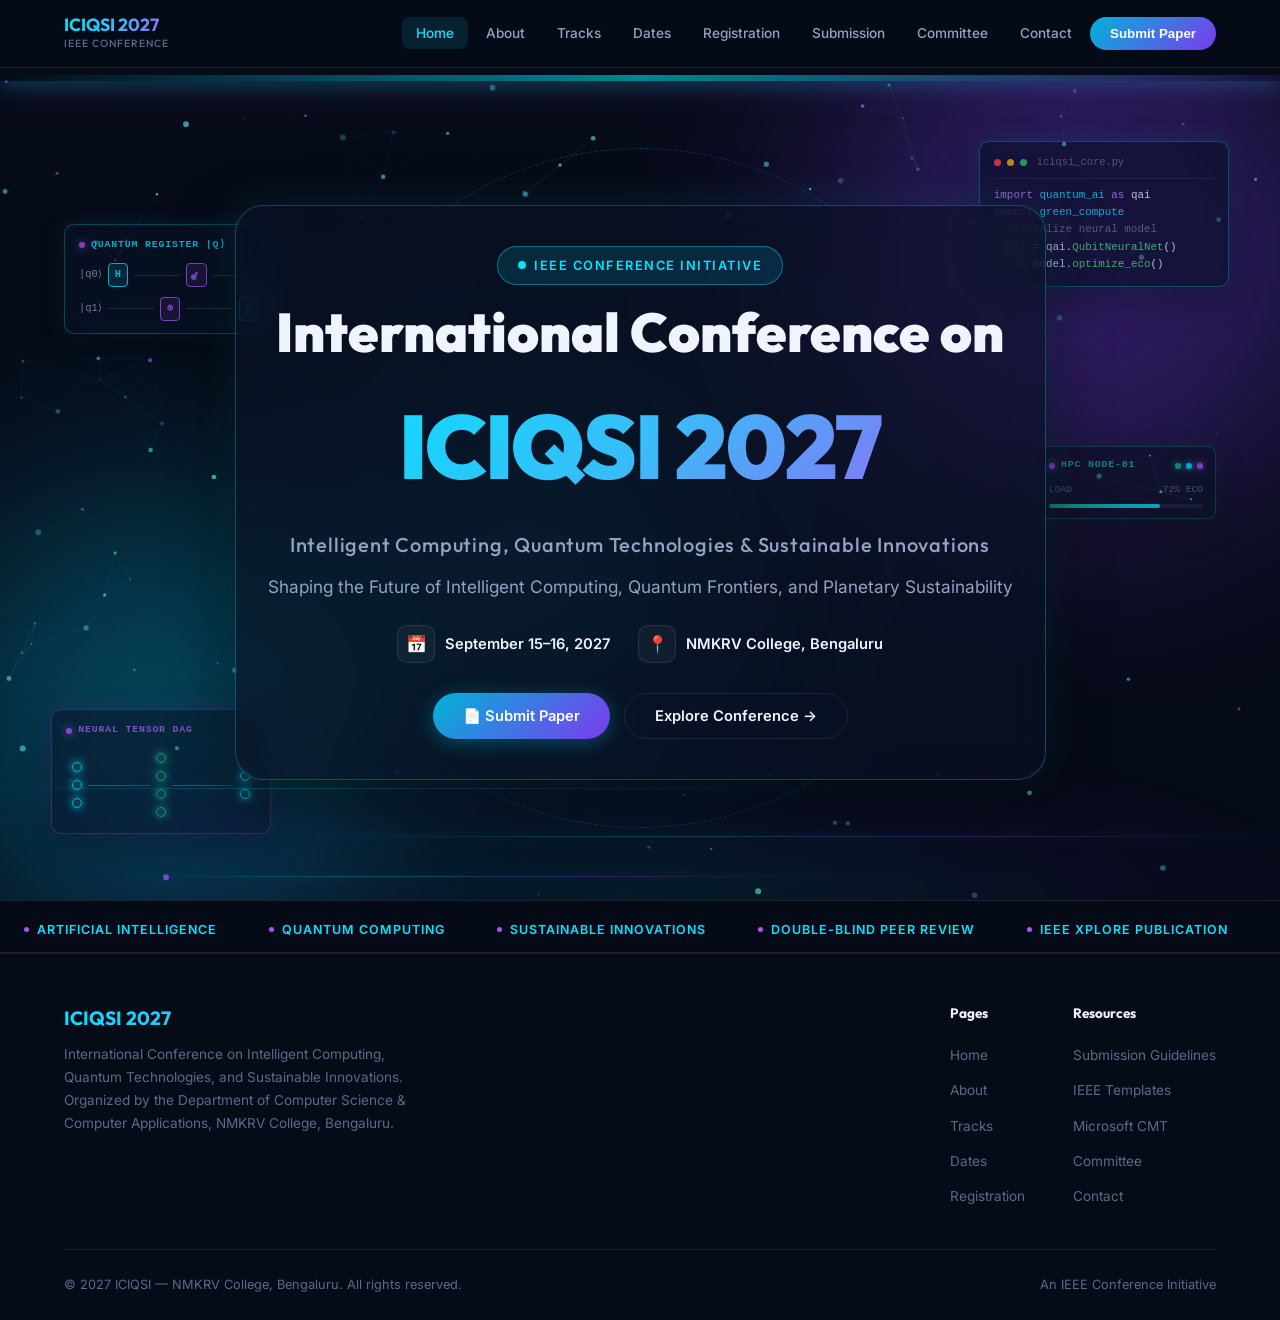
==== index.html @ bd168dff "Add technology background image layer and exclusive Home page motion graphics (laser scanline, rotat" ====
<!DOCTYPE html>
<html lang="en">
<head>
  <meta charset="UTF-8">
  <meta name="viewport" content="width=device-width, initial-scale=1.0">
  <title>ICIQSI 2027 — International Conference on Intelligent Computing, Quantum Technologies & Sustainable Innovations</title>
  <meta name="description" content="ICIQSI 2027 — IEEE International Conference on Intelligent Computing, Quantum Technologies, and Sustainable Innovations. September 15–16, 2027 at NMKRV College, Bengaluru.">
  <meta name="keywords" content="IEEE Conference, ICIQSI 2027, Intelligent Computing, Quantum Technologies, Sustainable Innovations, NMKRV College, Bengaluru">
  <meta name="author" content="NMKRV College, Bengaluru">
  <meta property="og:title" content="ICIQSI 2027 — IEEE International Conference">
  <meta property="og:description" content="International Conference on Intelligent Computing, Quantum Technologies, and Sustainable Innovations | September 15–16, 2027 | NMKRV College, Bengaluru">
  <meta property="og:type" content="website">
  <link rel="icon" type="image/svg+xml" href="data:image/svg+xml,%3Csvg xmlns='http://www.w3.org/2000/svg' viewBox='0 0 32 32'%3E%3Ccircle cx='16' cy='16' r='14' fill='%230a192f' stroke='%2300b4d8' stroke-width='2'/%3E%3Ctext x='16' y='21' text-anchor='middle' font-size='12' font-weight='bold' fill='%2300e5ff' font-family='sans-serif'%3EIC%3C/text%3E%3C/svg%3E">
  <link href="https://fonts.googleapis.com/css2?family=Inter:wght@300;400;500;600;700&family=Outfit:wght@400;500;600;700;800;900&display=swap" rel="stylesheet">
<style>
/* ============================================================
   ICIQSI 2027 — Cyber Neon & Ocean Breeze (SPA Multi-Page Architecture)
   ============================================================ */
:root {
  --bg-primary: #060b18;
  --bg-secondary: #0a1628;
  --bg-card: rgba(15, 25, 50, 0.72);
  --bg-glass: rgba(255, 255, 255, 0.04);
  --bg-glass-hover: rgba(0, 229, 255, 0.08);
  --accent-primary: #00e5ff;
  --accent-secondary: #00b4d8;
  --accent-tertiary: #7c3aed;
  --accent-highlight: #a855f7;
  --accent-pink: #ec4899;
  --accent-green: #10b981;
  --gradient-hero: linear-gradient(135deg, #0a0f1c 0%, #0d1b3e 40%, #1a0a2e 100%);
  --gradient-accent: linear-gradient(135deg, #00b4d8, #7c3aed);
  --gradient-accent-2: linear-gradient(135deg, #7c3aed, #ec4899);
  --gradient-text: linear-gradient(135deg, #00e5ff 0%, #38bdf8 50%, #a855f7 100%);
  --gradient-glow: linear-gradient(135deg, rgba(0, 229, 255, 0.2), rgba(124, 58, 237, 0.2));
  --text-primary: #f0f4ff;
  --text-secondary: #94a3c4;
  --text-muted: #5a6a8a;
  --border-glass: rgba(255, 255, 255, 0.09);
  --border-glow: rgba(0, 229, 255, 0.35);
  --container-max: 1200px;
  --font-heading: 'Outfit', sans-serif;
  --font-body: 'Inter', sans-serif;
  --shadow-card: 0 8px 32px rgba(0, 0, 0, 0.35);
  --shadow-glow: 0 0 35px rgba(0, 229, 255, 0.22);
  --transition-fast: 0.2s ease;
  --transition-base: 0.35s ease;
  --radius-sm: 8px;
  --radius-md: 12px;
  --radius-lg: 20px;
  --radius-xl: 28px;
}
*, *::before, *::after { box-sizing: border-box; margin: 0; padding: 0; }
html { scroll-behavior: smooth; font-size: 16px; overflow-x: hidden; }
body {
  font-family: var(--font-body);
  background: var(--bg-primary);
  color: var(--text-primary);
  line-height: 1.7;
  -webkit-font-smoothing: antialiased;
  -moz-osx-font-smoothing: grayscale;
  overflow-x: hidden;
  min-height: 100vh;
  display: flex;
  flex-direction: column;
}
img { max-width: 100%; display: block; }
a { color: var(--accent-primary); text-decoration: none; transition: color var(--transition-fast); }
a:hover { color: var(--accent-highlight); }
::selection { background: var(--accent-tertiary); color: #fff; }
.container { max-width: var(--container-max); margin: 0 auto; padding: 0 24px; }

/* ── BUTTONS ── */
.btn {
  display: inline-flex; align-items: center; gap: 8px; padding: 13px 30px;
  font-family: var(--font-body); font-size: 0.92rem; font-weight: 600;
  border-radius: 50px; border: none; cursor: pointer;
  transition: all var(--transition-base); text-decoration: none; position: relative; overflow: hidden;
}
.btn-primary { background: var(--gradient-accent); color: #fff; box-shadow: 0 4px 20px rgba(0, 180, 216, 0.35); }
.btn-primary:hover { transform: translateY(-2px); box-shadow: 0 8px 30px rgba(0, 229, 255, 0.5); color: #fff; }
.btn-secondary { background: transparent; color: var(--text-primary); border: 1px solid var(--border-glass); backdrop-filter: blur(10px); }
.btn-secondary:hover { background: var(--bg-glass-hover); border-color: var(--accent-primary); color: var(--accent-primary); transform: translateY(-2px); }

/* ── GLASS CARD ── */
.glass-card {
  background: var(--bg-card);
  backdrop-filter: blur(20px);
  -webkit-backdrop-filter: blur(20px);
  border: 1px solid var(--border-glass);
  border-radius: var(--radius-lg);
  padding: 32px;
  transition: transform var(--transition-base), border-color var(--transition-base), box-shadow var(--transition-base);
}
.glass-card:hover { transform: translateY(-4px); border-color: var(--border-glow); box-shadow: var(--shadow-glow); }

/* ── NAVBAR ── */
.navbar { position: fixed; top: 0; left: 0; width: 100%; z-index: 1000; padding: 14px 0; background: rgba(6, 11, 24, 0.94); backdrop-filter: blur(20px); -webkit-backdrop-filter: blur(20px); border-bottom: 1px solid var(--border-glass); }
.navbar .container { display: flex; align-items: center; justify-content: space-between; }
.nav-brand { display: flex; align-items: center; gap: 12px; font-family: var(--font-heading); font-weight: 700; font-size: 1.3rem; color: var(--text-primary); text-decoration: none; cursor: pointer; }
.nav-brand-text { display: flex; flex-direction: column; }
.nav-brand-name { font-size: 1.1rem; line-height: 1.2; background: var(--gradient-text); -webkit-background-clip: text; -webkit-text-fill-color: transparent; background-clip: text; }
.nav-brand-sub { font-size: 0.65rem; font-weight: 500; color: var(--text-muted); letter-spacing: 1px; text-transform: uppercase; }
.nav-links { display: flex; align-items: center; gap: 4px; list-style: none; }
.nav-links button.nav-link-btn {
  background: transparent; border: none; padding: 8px 14px; font-size: 0.85rem; font-family: var(--font-body);
  font-weight: 500; color: var(--text-secondary); border-radius: 8px; transition: all var(--transition-fast); cursor: pointer;
}
.nav-links button.nav-link-btn:hover, .nav-links button.nav-link-btn.active { color: var(--accent-primary); background: rgba(0, 229, 255, 0.1); }
.nav-cta-btn { padding: 9px 20px !important; background: var(--gradient-accent) !important; color: #fff !important; border-radius: 50px !important; font-weight: 600 !important; border: none; cursor: pointer; }
.nav-cta-btn:hover { box-shadow: 0 4px 20px rgba(0, 229, 255, 0.4); transform: translateY(-1px); }
.nav-toggle { display: none; flex-direction: column; gap: 5px; cursor: pointer; background: none; border: none; padding: 8px; }
.nav-toggle span { width: 24px; height: 2px; background: var(--text-primary); border-radius: 2px; transition: all var(--transition-base); }

/* ── SPA PAGE VIEW WRAPPER ── */
#app-content {
  flex: 1;
  padding-top: 75px;
  position: relative;
}
.page-view {
  display: none;
  opacity: 0;
  transform: translateY(16px);
  transition: opacity 0.4s ease, transform 0.4s ease;
  min-height: calc(100vh - 75px);
}
.page-view.active {
  display: block;
  opacity: 1;
  transform: translateY(0);
  animation: pageFadeIn 0.45s cubic-bezier(0.16, 1, 0.3, 1) forwards;
}
@keyframes pageFadeIn {
  from { opacity: 0; transform: translateY(14px); }
  to { opacity: 1; transform: translateY(0); }
}

/* ── PAGE INNER HERO / HEADER ── */
.page-header {
  padding: 50px 0 40px;
  background: var(--gradient-hero);
  position: relative;
  overflow: hidden;
  text-align: center;
  border-bottom: 1px solid var(--border-glass);
  margin-bottom: 50px;
}
.page-header-glow { position: absolute; width: 360px; height: 360px; border-radius: 50%; filter: blur(100px); opacity: 0.25; pointer-events: none; }
.page-header-glow.g1 { background: var(--accent-tertiary); top: -20%; right: 10%; }
.page-header-glow.g2 { background: var(--accent-secondary); bottom: -30%; left: 5%; }
.page-header h1 { font-family: var(--font-heading); font-size: clamp(2.2rem, 4.5vw, 3.4rem); font-weight: 900; position: relative; z-index: 1; margin-bottom: 12px; }
.page-header h1 span { background: var(--gradient-text); -webkit-background-clip: text; -webkit-text-fill-color: transparent; background-clip: text; }
.page-header p { font-size: 1.05rem; color: var(--text-secondary); max-width: 650px; margin: 0 auto; position: relative; z-index: 1; }

.page-body {
  padding: 0 0 70px;
}

/* ── PAGE FOOTER PAGINATION (Go through every page) ── */
.page-nav-bar {
  display: flex;
  justify-content: space-between;
  align-items: center;
  margin-top: 60px;
  padding-top: 30px;
  border-top: 1px solid var(--border-glass);
}
.page-nav-btn {
  display: inline-flex;
  align-items: center;
  gap: 8px;
  background: var(--bg-card);
  border: 1px solid var(--border-glass);
  color: var(--text-secondary);
  padding: 10px 20px;
  border-radius: var(--radius-sm);
  cursor: pointer;
  font-family: var(--font-body);
  font-size: 0.88rem;
  font-weight: 600;
  transition: all var(--transition-fast);
}
.page-nav-btn:hover {
  background: var(--bg-glass-hover);
  border-color: var(--accent-primary);
  color: var(--accent-primary);
  transform: translateY(-2px);
}
.page-indicator-text {
  font-size: 0.82rem;
  color: var(--text-muted);
  font-weight: 500;
}

/* ============================================================
   PAGE 1: HOME (TECH IMAGE BACKDROP + MOTION GRAPHICS)
   ============================================================ */
.hero-view {
  min-height: calc(100vh - 75px);
  display: flex;
  flex-direction: column;
  justify-content: center;
  align-items: center;
  background: var(--bg-primary);
  position: relative;
  overflow: hidden;
  padding: 60px 0 50px;
}

/* 1. Technology Hero Background Image Layer */
.hero-bg-image {
  position: absolute;
  top: 0; left: 0; width: 100%; height: 100%;
  background: url('https://images.unsplash.com/photo-1618005182384-a83a8bd57fbe?auto=format&fit=crop&w=2000&q=80') center center / cover no-repeat;
  opacity: 0.35;
  filter: saturate(1.4) brightness(0.85);
  mix-blend-mode: screen;
  z-index: 0;
  animation: techBgMotion 25s ease-in-out infinite alternate;
  pointer-events: none;
}
.hero-bg-overlay {
  position: absolute;
  top: 0; left: 0; width: 100%; height: 100%;
  background: radial-gradient(circle at center, rgba(6, 11, 24, 0.45) 0%, rgba(6, 11, 24, 0.92) 80%, #060b18 100%);
  z-index: 1;
  pointer-events: none;
}

/* 2. Cyber Laser Scanning Beam (Motion Graphic) */
.hero-scanline {
  position: absolute;
  top: 0; left: 0; width: 100%; height: 6px;
  background: linear-gradient(90deg, transparent 0%, rgba(0, 229, 255, 0.8) 50%, transparent 100%);
  box-shadow: 0 0 20px rgba(0, 229, 255, 0.9), 0 0 40px rgba(168, 85, 247, 0.6);
  opacity: 0.7;
  z-index: 1;
  pointer-events: none;
  animation: scanlineSweep 8s cubic-bezier(0.4, 0, 0.2, 1) infinite;
}

/* 3. Holographic Tech HUD Orbital Radar (Motion Graphic) */
.hero-hud-orbit {
  position: absolute;
  top: 50%; left: 50%;
  transform: translate(-50%, -50%);
  width: 680px; height: 680px;
  border-radius: 50%;
  border: 1px dashed rgba(0, 229, 255, 0.22);
  pointer-events: none;
  z-index: 1;
  animation: hudRotate 40s linear infinite;
}
.hero-hud-orbit::before {
  content: '';
  position: absolute;
  top: 10%; left: 10%; width: 80%; height: 80%;
  border-radius: 50%;
  border: 1px solid rgba(168, 85, 247, 0.18);
  border-left-color: rgba(0, 229, 255, 0.6);
  border-right-color: rgba(16, 185, 129, 0.6);
  animation: hudRotateReverse 24s linear infinite;
}
.hero-hud-orbit::after {
  content: '';
  position: absolute;
  top: 25%; left: 25%; width: 50%; height: 50%;
  border-radius: 50%;
  border: 1px dashed rgba(168, 85, 247, 0.25);
  animation: hudRotate 16s linear infinite;
}

#particle-canvas { position: absolute; top: 0; left: 0; width: 100%; height: 100%; pointer-events: none; z-index: 2; }
.hero-glow { position: absolute; border-radius: 50%; filter: blur(110px); opacity: 0.35; z-index: 1; }
.hero-glow-1 { width: 520px; height: 520px; background: var(--accent-tertiary); top: -10%; right: -5%; }
.hero-glow-2 { width: 440px; height: 440px; background: var(--accent-secondary); bottom: -5%; left: -5%; }
.hero-glow-3 { width: 320px; height: 320px; background: var(--accent-primary); top: 40%; left: 30%; opacity: 0.18; }

/* 4. Glass Framed Hero Content on Top */
.hero-content {
  position: relative;
  z-index: 3;
  text-align: center;
  max-width: 960px;
  padding: 40px 32px;
  background: rgba(10, 18, 38, 0.62);
  border: 1px solid rgba(0, 229, 255, 0.28);
  border-radius: var(--radius-xl);
  backdrop-filter: blur(18px);
  -webkit-backdrop-filter: blur(18px);
  box-shadow: 0 20px 60px rgba(0, 0, 0, 0.55), 0 0 40px rgba(0, 229, 255, 0.12);
  animation: heroCardFloat 8s ease-in-out infinite alternate;
}
.hero-badge { display: inline-flex; align-items: center; gap: 8px; background: rgba(0, 229, 255, 0.12); border: 1px solid rgba(0, 229, 255, 0.4); color: var(--accent-primary); padding: 8px 20px; border-radius: 50px; font-size: 0.8rem; font-weight: 600; letter-spacing: 1.5px; text-transform: uppercase; margin-bottom: 16px; }
.hero-badge .ieee-dot { width: 8px; height: 8px; background: var(--accent-primary); border-radius: 50%; animation: pulse-dot 2s ease-in-out infinite; }
@keyframes pulse-dot { 0%, 100% { opacity: 1; transform: scale(1); } 50% { opacity: 0.4; transform: scale(1.6); } }
.hero-title { font-family: var(--font-heading); font-size: clamp(1.8rem, 4.5vw, 3.4rem); font-weight: 900; line-height: 1.15; margin-bottom: 6px; }
.hero-acronym { font-family: var(--font-heading); font-size: clamp(2.8rem, 7vw, 5.6rem); font-weight: 900; background: var(--gradient-text); -webkit-background-clip: text; -webkit-text-fill-color: transparent; background-clip: text; letter-spacing: -2px; display: block; margin-bottom: 6px; }
.hero-full-name { font-family: var(--font-heading); font-size: clamp(0.92rem, 1.8vw, 1.25rem); font-weight: 500; color: var(--text-secondary); letter-spacing: 0.8px; margin-bottom: 10px; }
.hero-tagline { font-size: clamp(0.9rem, 1.6vw, 1.08rem); font-weight: 400; color: var(--text-secondary); margin-bottom: 24px; }

/* MOTION GRAPHICS KEYFRAMES */
@keyframes techBgMotion {
  0% { transform: scale(1) translate(0, 0); }
  50% { transform: scale(1.06) translate(-10px, -8px); }
  100% { transform: scale(1.02) translate(8px, 6px); }
}
@keyframes scanlineSweep {
  0% { top: -5%; opacity: 0; }
  10% { opacity: 0.85; }
  90% { opacity: 0.85; }
  100% { top: 105%; opacity: 0; }
}
@keyframes hudRotate {
  0% { transform: translate(-50%, -50%) rotate(0deg); }
  100% { transform: translate(-50%, -50%) rotate(360deg); }
}
@keyframes hudRotateReverse {
  0% { transform: rotate(360deg); }
  100% { transform: rotate(0deg); }
}
@keyframes heroCardFloat {
  0% { transform: translateY(0); box-shadow: 0 20px 60px rgba(0, 0, 0, 0.55), 0 0 35px rgba(0, 229, 255, 0.12); }
  100% { transform: translateY(-8px); box-shadow: 0 28px 75px rgba(0, 0, 0, 0.65), 0 0 55px rgba(0, 229, 255, 0.22); }
}

/* ── ADVANCED TECH-ORIENTED MOVING BACKGROUND GRAPHICS ── */
.bg-graphic-elements {
  position: absolute;
  top: 0;
  left: 0;
  width: 100%;
  height: 100%;
  pointer-events: none;
  overflow: hidden;
  z-index: 1;
}

/* 1. IDE Code Terminal Window (Top-Right) */
.bg-it-terminal {
  position: absolute;
  top: 8%;
  right: 4%;
  width: 250px;
  background: rgba(8, 16, 36, 0.78);
  border: 1px solid rgba(0, 229, 255, 0.35);
  border-radius: 10px;
  padding: 12px 14px;
  box-shadow: 0 12px 35px rgba(0, 0, 0, 0.5), 0 0 25px rgba(0, 229, 255, 0.18);
  backdrop-filter: blur(14px);
  opacity: 0.75;
  animation: floatTerminal 18s ease-in-out infinite alternate;
}
.terminal-header {
  display: flex;
  align-items: center;
  gap: 6px;
  margin-bottom: 8px;
  padding-bottom: 6px;
  border-bottom: 1px solid rgba(255, 255, 255, 0.08);
}
.terminal-dot { width: 7px; height: 7px; border-radius: 50%; }
.terminal-dot.red { background: #ef4444; }
.terminal-dot.yellow { background: #eab308; }
.terminal-dot.green { background: #22c55e; }
.terminal-title { font-size: 0.65rem; color: var(--text-muted); font-family: monospace; margin-left: 4px; }
.terminal-code { font-family: 'Courier New', Courier, monospace; font-size: 0.68rem; line-height: 1.6; }
.code-line { display: block; white-space: nowrap; overflow: hidden; }
.code-cyan { color: #00e5ff; }
.code-purple { color: #c084fc; }
.code-green { color: #4ade80; }
.code-muted { color: #64748b; }

/* 2. Neural Network Tensor Graph (Deep Learning DAG) (Bottom-Left) */
.bg-neural-graph {
  position: absolute;
  bottom: 8%;
  left: 4%;
  width: 220px;
  background: rgba(12, 20, 44, 0.75);
  border: 1px solid rgba(168, 85, 247, 0.35);
  border-radius: 10px;
  padding: 12px 14px;
  box-shadow: 0 12px 35px rgba(0, 0, 0, 0.5), 0 0 25px rgba(168, 85, 247, 0.2);
  backdrop-filter: blur(14px);
  opacity: 0.75;
  animation: floatNeural 20s ease-in-out infinite alternate;
}
.tech-card-label {
  font-family: monospace;
  font-size: 0.62rem;
  font-weight: 700;
  color: #a855f7;
  letter-spacing: 0.8px;
  text-transform: uppercase;
  margin-bottom: 10px;
  display: flex;
  align-items: center;
  gap: 6px;
}
.tech-card-label::before {
  content: '';
  width: 6px;
  height: 6px;
  background: #a855f7;
  border-radius: 50%;
  box-shadow: 0 0 8px #a855f7;
}
.neural-nodes-canvas {
  display: flex;
  justify-content: space-between;
  align-items: center;
  padding: 4px 6px;
}
.neural-layer {
  display: flex;
  flex-direction: column;
  gap: 8px;
}
.neural-node {
  width: 10px;
  height: 10px;
  border-radius: 50%;
  background: rgba(0, 229, 255, 0.2);
  border: 1.5px solid #00e5ff;
  box-shadow: 0 0 8px #00e5ff;
  animation: nodeFire 3s ease-in-out infinite alternate;
}
.neural-layer:nth-child(2) .neural-node {
  border-color: #a855f7;
  box-shadow: 0 0 8px #a855f7;
  animation-delay: -1s;
}
.neural-layer:nth-child(3) .neural-node {
  border-color: #10b981;
  box-shadow: 0 0 8px #10b981;
  animation-delay: -2s;
}
.neural-link-line {
  height: 1px;
  flex: 1;
  background: linear-gradient(90deg, rgba(0, 229, 255, 0.5), rgba(168, 85, 247, 0.5));
  margin: 0 6px;
}

/* 3. Quantum Logic Circuit Register (Top-Left) */
.bg-quantum-circuit {
  position: absolute;
  top: 18%;
  left: 5%;
  width: 210px;
  background: rgba(8, 20, 40, 0.75);
  border: 1px solid rgba(0, 229, 255, 0.35);
  border-radius: 10px;
  padding: 12px 14px;
  box-shadow: 0 10px 30px rgba(0, 0, 0, 0.45), 0 0 20px rgba(0, 229, 255, 0.15);
  backdrop-filter: blur(14px);
  opacity: 0.75;
  animation: floatQuantum 16s ease-in-out infinite alternate;
}
.quantum-circuit-rows {
  display: flex;
  flex-direction: column;
  gap: 10px;
  margin-top: 6px;
}
.q-wire {
  display: flex;
  align-items: center;
  gap: 6px;
  font-family: monospace;
  font-size: 0.65rem;
  color: var(--text-secondary);
}
.q-gate {
  padding: 2px 6px;
  border-radius: 4px;
  background: rgba(0, 229, 255, 0.15);
  border: 1px solid #00e5ff;
  color: #00e5ff;
  font-weight: 700;
  font-size: 0.65rem;
}
.q-gate.gate-cnot {
  border-color: #a855f7;
  color: #a855f7;
  background: rgba(168, 85, 247, 0.15);
}
.q-wire-line {
  flex: 1;
  height: 1px;
  background: rgba(255, 255, 255, 0.15);
}

/* 4. HPC Cloud Server Module (Center-Right) */
.bg-server-blade {
  position: absolute;
  top: 45%;
  right: 5%;
  width: 180px;
  background: rgba(10, 18, 38, 0.8);
  border: 1px solid rgba(16, 185, 129, 0.35);
  border-radius: 8px;
  padding: 10px 12px;
  box-shadow: 0 10px 30px rgba(0, 0, 0, 0.45), 0 0 20px rgba(16, 185, 129, 0.15);
  backdrop-filter: blur(14px);
  opacity: 0.7;
  animation: floatServer 17s ease-in-out infinite alternate;
}
.server-status-bar {
  display: flex;
  justify-content: space-between;
  align-items: center;
  margin-bottom: 8px;
}
.server-leds {
  display: flex;
  gap: 5px;
}
.server-led {
  width: 6px;
  height: 6px;
  border-radius: 50%;
}
.server-led.l-green { background: #10b981; box-shadow: 0 0 6px #10b981; animation: blinkLed 2s infinite; }
.server-led.l-cyan { background: #00e5ff; box-shadow: 0 0 6px #00e5ff; animation: blinkLed 1.4s infinite; }
.server-led.l-purple { background: #a855f7; box-shadow: 0 0 6px #a855f7; }
.server-load-bar {
  width: 100%;
  height: 4px;
  background: rgba(255, 255, 255, 0.08);
  border-radius: 2px;
  overflow: hidden;
  margin-top: 6px;
}
.server-load-progress {
  width: 72%;
  height: 100%;
  background: linear-gradient(90deg, #10b981, #00e5ff);
  border-radius: 2px;
}

/* 5. Glowing Digital Circuit Board Energy Stream (Bottom) */
.energy-wave-stream {
  position: absolute;
  bottom: 0;
  left: 0;
  width: 100%;
  height: 160px;
  opacity: 0.35;
  background: radial-gradient(ellipse at 50% 100%, rgba(0, 229, 255, 0.22) 0%, rgba(124, 58, 237, 0.12) 50%, transparent 80%);
  pointer-events: none;
}
.circuit-line {
  position: absolute;
  height: 1px;
  background: linear-gradient(90deg, transparent, rgba(0, 229, 255, 0.75), rgba(168, 85, 247, 0.75), transparent);
  box-shadow: 0 0 8px rgba(0, 229, 255, 0.5);
  animation: circuitFlow 8s linear infinite;
}
.circuit-line-1 { top: 30%; left: 0; width: 65%; animation-duration: 9s; }
.circuit-line-2 { top: 60%; right: 0; width: 75%; animation-duration: 11s; animation-delay: -3s; }
.circuit-line-3 { top: 85%; left: 10%; width: 55%; animation-duration: 7s; animation-delay: -5s; }

/* KEYFRAME ANIMATIONS FOR TECH ELEMENTS */
@keyframes floatTerminal {
  0% { transform: translateY(0) rotate(0deg); }
  100% { transform: translateY(-22px) rotate(-2deg); }
}
@keyframes floatNeural {
  0% { transform: translateY(0) rotate(0deg); }
  100% { transform: translateY(20px) rotate(2deg); }
}
@keyframes floatQuantum {
  0% { transform: translateY(0) rotate(0deg); }
  100% { transform: translateY(-18px) rotate(2deg); }
}
@keyframes floatServer {
  0% { transform: translateY(0) scale(1); }
  100% { transform: translateY(18px) scale(1.03); }
}
@keyframes nodeFire {
  0% { transform: scale(0.9); opacity: 0.5; }
  100% { transform: scale(1.3); opacity: 1; }
}
@keyframes blinkLed {
  0%, 100% { opacity: 1; }
  50% { opacity: 0.3; }
}
@keyframes circuitFlow {
  0% { opacity: 0; transform: translateX(-40%); }
  50% { opacity: 0.85; }
  100% { opacity: 0; transform: translateX(40%); }
}
@keyframes spinOrbit {
  0% { transform: rotate(0deg); }
  100% { transform: rotate(360deg); }
}
@keyframes spinOrbitReverse {
  0% { transform: rotate(360deg); }
  100% { transform: rotate(0deg); }
}

.hero-meta { display: flex; align-items: center; justify-content: center; gap: 28px; flex-wrap: wrap; margin-bottom: 30px; }
.hero-meta-item { display: flex; align-items: center; gap: 10px; font-size: 0.92rem; color: var(--text-secondary); }
.hero-meta-item .icon { width: 38px; height: 38px; display: flex; align-items: center; justify-content: center; background: var(--bg-glass); border: 1px solid var(--border-glass); border-radius: 10px; font-size: 1.05rem; }
.hero-meta-item strong { color: var(--text-primary); font-weight: 600; }
.hero-buttons { display: flex; gap: 14px; justify-content: center; flex-wrap: wrap; }

/* ── THEME HIGHLIGHTS TICKER ── */
.theme-ticker {
  width: 100%;
  background: rgba(6, 11, 24, 0.85);
  border-top: 1px solid var(--border-glass);
  border-bottom: 1px solid var(--border-glass);
  padding: 12px 0;
  overflow: hidden;
  white-space: nowrap;
  position: relative;
  z-index: 2;
}
.ticker-track {
  display: inline-block;
  animation: tickerSlide 28s linear infinite;
}
.ticker-item {
  display: inline-flex;
  align-items: center;
  gap: 8px;
  margin: 0 24px;
  font-size: 0.78rem;
  font-weight: 600;
  letter-spacing: 1px;
  text-transform: uppercase;
  color: var(--accent-primary);
}
.ticker-dot { width: 5px; height: 5px; background: var(--accent-highlight); border-radius: 50%; }
@keyframes tickerSlide {
  0% { transform: translateX(0); }
  100% { transform: translateX(-50%); }
}

/* ── ABOUT PAGE ── */
.about-grid { display: grid; grid-template-columns: 1fr 1fr; gap: 32px; }
.about-card { padding: 36px; }
.about-card-icon { width: 52px; height: 52px; display: flex; align-items: center; justify-content: center; background: var(--gradient-glow); border: 1px solid var(--border-glow); border-radius: var(--radius-md); font-size: 1.4rem; margin-bottom: 18px; }
.about-card h3 { font-family: var(--font-heading); font-size: 1.3rem; font-weight: 700; margin-bottom: 14px; color: #fff; }
.about-card p { color: var(--text-secondary); line-height: 1.8; font-size: 0.93rem; }
.stats-bar { display: grid; grid-template-columns: repeat(4, 1fr); gap: 20px; margin-top: 40px; }
.stat-item { text-align: center; padding: 24px 14px; }
.stat-number { font-family: var(--font-heading); font-size: 2.4rem; font-weight: 800; background: var(--gradient-text); -webkit-background-clip: text; -webkit-text-fill-color: transparent; background-clip: text; line-height: 1; margin-bottom: 8px; }
.stat-label { font-size: 0.82rem; color: var(--text-muted); font-weight: 600; letter-spacing: 0.5px; }

/* ── TRACKS PAGE ── */
.tracks-grid { display: grid; grid-template-columns: repeat(3, 1fr); gap: 24px; }
.track-card { padding: 0; overflow: hidden; cursor: pointer; position: relative; }
.track-card-header { padding: 28px 24px 20px; position: relative; }
.track-number { font-family: var(--font-heading); font-size: 4rem; font-weight: 900; line-height: 1; opacity: 0.1; position: absolute; top: 14px; right: 18px; color: var(--accent-primary); }
.track-icon { width: 48px; height: 48px; display: flex; align-items: center; justify-content: center; border-radius: var(--radius-md); font-size: 1.3rem; margin-bottom: 14px; }
.track-card:nth-child(1) .track-icon { background: linear-gradient(135deg, rgba(0, 180, 216, 0.2), rgba(0, 229, 255, 0.1)); border: 1px solid rgba(0, 229, 255, 0.35); }
.track-card:nth-child(2) .track-icon { background: linear-gradient(135deg, rgba(124, 58, 237, 0.2), rgba(168, 85, 247, 0.1)); border: 1px solid rgba(168, 85, 247, 0.35); }
.track-card:nth-child(3) .track-icon { background: linear-gradient(135deg, rgba(236, 72, 153, 0.2), rgba(0, 229, 255, 0.1)); border: 1px solid rgba(236, 72, 153, 0.35); }
.track-card h3 { font-family: var(--font-heading); font-size: 1.1rem; font-weight: 700; margin-bottom: 10px; line-height: 1.3; color: #fff; }
.track-card > .track-card-header > p { color: var(--text-secondary); font-size: 0.86rem; line-height: 1.7; }
.track-topics { padding: 0 24px 24px; max-height: 0; overflow: hidden; transition: max-height 0.5s cubic-bezier(0.16, 1, 0.3, 1), padding 0.5s cubic-bezier(0.16, 1, 0.3, 1); }
.track-card.expanded .track-topics { max-height: 500px; padding: 0 24px 24px; }
.track-topics-divider { height: 1px; background: var(--border-glass); margin-bottom: 14px; }
.track-topics ul { list-style: none; display: grid; grid-template-columns: 1fr 1fr; gap: 5px 14px; }
.track-topics li { display: flex; align-items: center; gap: 7px; font-size: 0.8rem; color: var(--text-secondary); padding: 3px 0; }
.track-topics li::before { content: '▹'; color: var(--accent-primary); font-size: 0.68rem; flex-shrink: 0; }
.track-expand-btn { display: flex; align-items: center; justify-content: center; gap: 6px; width: 100%; padding: 13px; background: rgba(255, 255, 255, 0.02); border: none; border-top: 1px solid var(--border-glass); color: var(--accent-primary); font-family: var(--font-body); font-size: 0.8rem; font-weight: 600; cursor: pointer; transition: all var(--transition-base); }
.track-expand-btn:hover { background: rgba(0, 229, 255, 0.09); }
.track-expand-btn .arrow { transition: transform var(--transition-base); }
.track-card.expanded .track-expand-btn .arrow { transform: rotate(180deg); }

/* ── DATES PAGE ── */
.timeline { position: relative; max-width: 760px; margin: 0 auto; padding-left: 40px; }
.timeline::before { content: ''; position: absolute; left: 16px; top: 0; bottom: 0; width: 2px; background: linear-gradient(180deg, var(--accent-primary), var(--accent-secondary), var(--accent-tertiary)); border-radius: 2px; }
.timeline-item { position: relative; margin-bottom: 36px; padding: 24px 28px; }
.timeline-item::before { content: ''; position: absolute; left: -32px; top: 28px; width: 14px; height: 14px; border-radius: 50%; background: var(--bg-primary); border: 3px solid var(--accent-primary); z-index: 2; transition: all var(--transition-base); }
.timeline-item:nth-child(2)::before { border-color: var(--accent-secondary); }
.timeline-item:nth-child(3)::before { border-color: var(--accent-highlight); }
.timeline-item:nth-child(4)::before { border-color: var(--accent-pink); }
.timeline-item:hover::before { transform: scale(1.3); box-shadow: 0 0 15px currentColor; }
.timeline-date { font-family: var(--font-heading); font-size: 0.8rem; font-weight: 700; letter-spacing: 1px; text-transform: uppercase; margin-bottom: 6px; }
.timeline-item:nth-child(1) .timeline-date { color: var(--accent-primary); }
.timeline-item:nth-child(2) .timeline-date { color: var(--accent-secondary); }
.timeline-item:nth-child(3) .timeline-date { color: var(--accent-highlight); }
.timeline-item:nth-child(4) .timeline-date { color: var(--accent-pink); }
.timeline-title { font-family: var(--font-heading); font-size: 1.2rem; font-weight: 700; margin-bottom: 4px; color: #fff; }
.timeline-desc { font-size: 0.88rem; color: var(--text-secondary); }

/* ── REGISTRATION PAGE ── */
.fee-table-wrapper { overflow-x: auto; -webkit-overflow-scrolling: touch; margin-bottom: 40px; }
.fee-table { width: 100%; border-collapse: separate; border-spacing: 0; background: var(--bg-card); backdrop-filter: blur(20px); border: 1px solid var(--border-glass); border-radius: var(--radius-lg); overflow: hidden; }
.fee-table thead th { font-family: var(--font-heading); font-size: 0.78rem; font-weight: 700; letter-spacing: 1px; text-transform: uppercase; color: var(--accent-primary); padding: 18px 22px; text-align: center; background: rgba(0, 229, 255, 0.08); border-bottom: 1px solid var(--border-glass); }
.fee-table thead th:first-child { text-align: left; }
.fee-table tbody td { padding: 16px 22px; text-align: center; font-size: 0.93rem; border-bottom: 1px solid var(--border-glass); transition: background var(--transition-fast); }
.fee-table tbody td:first-child { text-align: left; font-weight: 600; color: var(--text-primary); }
.fee-table tbody tr:last-child td { border-bottom: none; }
.fee-table tbody tr:hover td { background: rgba(0, 229, 255, 0.06); }
.fee-amount { font-family: var(--font-heading); font-weight: 700; color: var(--text-primary); }
.fee-currency { font-size: 0.72rem; color: var(--text-muted); display: block; margin-top: 2px; }
.bank-details { padding: 32px; max-width: 650px; margin: 0 auto; }
.bank-details h3 { font-family: var(--font-heading); font-size: 1.2rem; font-weight: 700; margin-bottom: 20px; display: flex; align-items: center; gap: 10px; color: #fff; }
.bank-row { display: flex; justify-content: space-between; padding: 12px 0; border-bottom: 1px solid var(--border-glass); font-size: 0.92rem; }
.bank-row:last-child { border-bottom: none; }
.bank-row .label { color: var(--text-muted); font-weight: 500; }
.bank-row .value { color: var(--text-primary); font-weight: 600; text-align: right; }

/* ── SUBMISSION PAGE ── */
.submission-content { display: grid; grid-template-columns: 1fr 1fr; gap: 32px; }
.submission-card { padding: 34px; }
.submission-card h3 { font-family: var(--font-heading); font-size: 1.2rem; font-weight: 700; margin-bottom: 14px; display: flex; align-items: center; gap: 10px; color: #fff; }
.submission-card p, .submission-card li { color: var(--text-secondary); font-size: 0.9rem; line-height: 1.8; }
.submission-card ul { list-style: none; margin-top: 10px; }
.submission-card li { padding: 5px 0; display: flex; align-items: flex-start; gap: 9px; }
.submission-card li::before { content: '✓'; color: var(--accent-green); font-weight: 700; flex-shrink: 0; margin-top: 2px; }
.template-link { display: inline-flex; align-items: center; gap: 8px; margin-top: 14px; padding: 11px 22px; background: rgba(0, 180, 216, 0.15); border: 1px solid rgba(0, 229, 255, 0.3); border-radius: var(--radius-sm); color: var(--accent-primary); font-weight: 600; font-size: 0.88rem; transition: all var(--transition-base); }
.template-link:hover { background: rgba(0, 180, 216, 0.25); color: var(--accent-primary); transform: translateX(4px); }
.publication-banner { margin-top: 48px; padding: 44px; text-align: center; background: linear-gradient(135deg, rgba(0, 98, 155, 0.12), rgba(124, 58, 237, 0.08)); border: 1px solid rgba(0, 229, 255, 0.25); }
.publication-banner .pub-icon { font-size: 2.8rem; margin-bottom: 14px; }
.publication-banner h3 { font-family: var(--font-heading); font-size: 1.4rem; font-weight: 700; margin-bottom: 10px; color: #fff; }
.publication-banner p { color: var(--text-secondary); font-size: 0.95rem; max-width: 600px; margin: 0 auto; line-height: 1.8; }
.ieee-xplore-badge { display: inline-flex; align-items: center; gap: 8px; margin-top: 22px; padding: 11px 26px; background: rgba(0, 98, 155, 0.2); border: 1px solid rgba(0, 229, 255, 0.4); border-radius: 50px; color: var(--accent-primary); font-weight: 700; font-size: 0.88rem; letter-spacing: 0.5px; }

/* ── COMMITTEE PAGE ── */
.committee-tabs { display: flex; gap: 4px; flex-wrap: wrap; margin-bottom: 28px; background: var(--bg-card); border: 1px solid var(--border-glass); border-radius: var(--radius-md); padding: 4px; overflow-x: auto; }
.committee-tab { padding: 11px 20px; font-family: var(--font-body); font-size: 0.83rem; font-weight: 600; color: var(--text-muted); background: transparent; border: none; border-radius: var(--radius-sm); cursor: pointer; transition: all var(--transition-base); white-space: nowrap; }
.committee-tab:hover { color: var(--text-secondary); background: rgba(255, 255, 255, 0.04); }
.committee-tab.active { color: var(--accent-primary); background: rgba(0, 229, 255, 0.12); }
.committee-panel { display: none; }
.committee-panel.active { display: block; }
.committee-grid { display: grid; grid-template-columns: repeat(auto-fill, minmax(270px, 1fr)); gap: 18px; }
.committee-member { padding: 22px; display: flex; gap: 14px; align-items: flex-start; }
.member-avatar { width: 46px; height: 46px; border-radius: 50%; background: var(--gradient-accent); display: flex; align-items: center; justify-content: center; font-family: var(--font-heading); font-size: 1rem; font-weight: 700; color: #fff; flex-shrink: 0; }
.member-info h4 { font-family: var(--font-heading); font-size: 0.92rem; font-weight: 700; margin-bottom: 3px; color: #fff; }
.member-role { font-size: 0.77rem; color: var(--accent-primary); font-weight: 600; margin-bottom: 2px; }
.member-affiliation { font-size: 0.74rem; color: var(--text-muted); line-height: 1.4; }

/* ── CONTACT PAGE ── */
.contact-grid { display: grid; grid-template-columns: 1fr 1fr; gap: 32px; }
.contact-info-card { padding: 32px; }
.contact-info-card h3 { font-family: var(--font-heading); font-size: 1.2rem; font-weight: 700; margin-bottom: 22px; color: #fff; }
.contact-person { display: flex; align-items: center; gap: 14px; padding: 14px 0; border-bottom: 1px solid var(--border-glass); }
.contact-person:last-child { border-bottom: none; }
.contact-person-avatar { width: 42px; height: 42px; border-radius: 50%; background: var(--gradient-accent-2); display: flex; align-items: center; justify-content: center; font-family: var(--font-heading); font-weight: 700; color: #fff; font-size: 0.88rem; flex-shrink: 0; }
.contact-person-info h4 { font-size: 0.93rem; font-weight: 600; color: #fff; }
.contact-person-info a { font-size: 0.84rem; color: var(--accent-primary); }
.contact-map { border-radius: var(--radius-lg); overflow: hidden; border: 1px solid var(--border-glass); height: 100%; min-height: 320px; }
.contact-map iframe { width: 100%; height: 100%; border: none; filter: grayscale(0.6) brightness(0.75) contrast(1.15); transition: filter var(--transition-base); }
.contact-map:hover iframe { filter: grayscale(0.1) brightness(0.88) contrast(1.05); }

/* ── FOOTER ── */
.footer { background: var(--bg-primary); border-top: 1px solid var(--border-glass); padding: 48px 0 24px; margin-top: auto; }
.footer-content { display: flex; justify-content: space-between; align-items: flex-start; gap: 40px; flex-wrap: wrap; margin-bottom: 32px; }
.footer-brand { max-width: 350px; }
.footer-brand h3 { font-family: var(--font-heading); font-weight: 700; font-size: 1.2rem; margin-bottom: 8px; background: var(--gradient-text); -webkit-background-clip: text; -webkit-text-fill-color: transparent; background-clip: text; }
.footer-brand p { font-size: 0.85rem; color: var(--text-muted); line-height: 1.7; }
.footer-links { display: flex; gap: 48px; }
.footer-links-col h4 { font-family: var(--font-heading); font-size: 0.85rem; font-weight: 700; color: var(--text-primary); margin-bottom: 16px; }
.footer-links-col ul { list-style: none; }
.footer-links-col li { margin-bottom: 8px; }
.footer-links-col button.footer-link-btn { background: none; border: none; font-size: 0.85rem; color: var(--text-muted); cursor: pointer; padding: 0; font-family: var(--font-body); transition: color var(--transition-fast); }
.footer-links-col button.footer-link-btn:hover { color: var(--accent-primary); }
.footer-links-col a { font-size: 0.85rem; color: var(--text-muted); transition: color var(--transition-fast); }
.footer-links-col a:hover { color: var(--accent-primary); }
.footer-bottom { display: flex; justify-content: space-between; align-items: center; padding-top: 24px; border-top: 1px solid var(--border-glass); flex-wrap: wrap; gap: 12px; }
.footer-bottom p { font-size: 0.8rem; color: var(--text-muted); }

/* ── RESPONSIVE ── */
@media (max-width: 1024px) {
  .theme-pillars-grid, .about-grid, .tracks-grid, .submission-content, .contact-grid { grid-template-columns: 1fr; }
  .stats-bar { grid-template-columns: repeat(2, 1fr); }
}
@media (max-width: 768px) {
  .nav-links { position: fixed; top: 0; right: -100%; width: 80%; max-width: 320px; height: 100vh; background: rgba(6, 11, 24, 0.98); backdrop-filter: blur(30px); flex-direction: column; align-items: flex-start; padding: 80px 32px 32px; gap: 4px; transition: right var(--transition-base); border-left: 1px solid var(--border-glass); }
  .nav-links.open { right: 0; }
  .nav-links button.nav-link-btn { font-size: 1rem; padding: 12px 16px; width: 100%; text-align: left; }
  .nav-toggle { display: flex; z-index: 1001; }
  .nav-toggle.open span:nth-child(1) { transform: translateY(7px) rotate(45deg); }
  .nav-toggle.open span:nth-child(2) { opacity: 0; }
  .nav-toggle.open span:nth-child(3) { transform: translateY(-7px) rotate(-45deg); }
  .hero-meta { gap: 16px; }
  .stats-bar { grid-template-columns: 1fr 1fr; gap: 12px; }
  .fee-table-wrapper { margin: 20px -24px 0; padding: 0 24px; }
  .committee-grid { grid-template-columns: 1fr; }
  .footer-content { flex-direction: column; }
  .footer-links { gap: 32px; flex-wrap: wrap; }
  .footer-bottom { flex-direction: column; text-align: center; }
}
@media (max-width: 480px) {
  .hero-buttons { flex-direction: column; align-items: center; }
  .hero-buttons .btn { width: 100%; justify-content: center; }
  .committee-tabs { flex-wrap: nowrap; scrollbar-width: none; }
  .committee-tabs::-webkit-scrollbar { display: none; }
}
::-webkit-scrollbar { width: 8px; }
::-webkit-scrollbar-track { background: var(--bg-primary); }
::-webkit-scrollbar-thumb { background: rgba(255, 255, 255, 0.1); border-radius: 4px; }
::-webkit-scrollbar-thumb:hover { background: rgba(255, 255, 255, 0.2); }
</style>
</head>
<body>

  <!-- ============================================================
       NAVIGATION (SPA VIEW CONTROLLER)
       ============================================================ -->
  <nav class="navbar" id="navbar">
    <div class="container">
      <a class="nav-brand" onclick="navigateTo('home')">
        <div class="nav-brand-text">
          <span class="nav-brand-name">ICIQSI 2027</span>
          <span class="nav-brand-sub">IEEE Conference</span>
        </div>
      </a>
      <ul class="nav-links" id="nav-links">
        <li><button class="nav-link-btn active" data-page="home" onclick="navigateTo('home')">Home</button></li>
        <li><button class="nav-link-btn" data-page="about" onclick="navigateTo('about')">About</button></li>
        <li><button class="nav-link-btn" data-page="tracks" onclick="navigateTo('tracks')">Tracks</button></li>
        <li><button class="nav-link-btn" data-page="dates" onclick="navigateTo('dates')">Dates</button></li>
        <li><button class="nav-link-btn" data-page="registration" onclick="navigateTo('registration')">Registration</button></li>
        <li><button class="nav-link-btn" data-page="submission" onclick="navigateTo('submission')">Submission</button></li>
        <li><button class="nav-link-btn" data-page="committee" onclick="navigateTo('committee')">Committee</button></li>
        <li><button class="nav-link-btn" data-page="contact" onclick="navigateTo('contact')">Contact</button></li>
        <li><button class="nav-cta-btn" onclick="navigateTo('submission')">Submit Paper</button></li>
      </ul>
      <button class="nav-toggle" id="nav-toggle" aria-label="Toggle navigation">
        <span></span><span></span><span></span>
      </button>
    </div>
  </nav>

  <!-- ============================================================
       MAIN SPA CONTENT CONTAINER
       ============================================================ -->
  <main id="app-content">

    <!-- ────────────────────────────────────────────
         PAGE 1: HOME (WITH THEME ELEMENTS)
         ──────────────────────────────────────────── -->
    <section class="page-view active" id="page-home">
      <div class="hero-view">
        <!-- 1. TECHNOLOGY BACKGROUND IMAGE LAYER -->
        <div class="hero-bg-image"></div>
        <div class="hero-bg-overlay"></div>

        <!-- 2. CYBER SCANLINE LASER BEAM (MOTION GRAPHIC) -->
        <div class="hero-scanline"></div>

        <!-- 3. HOLOGRAPHIC TECH HUD ORBIT (MOTION GRAPHIC) -->
        <div class="hero-hud-orbit"></div>

        <canvas id="particle-canvas"></canvas>
        <div class="hero-glow hero-glow-1"></div>
        <div class="hero-glow hero-glow-2"></div>
        <div class="hero-glow hero-glow-3"></div>

        <!-- ADVANCED TECH-ORIENTED MOVING BACKGROUND GRAPHICS -->
        <div class="bg-graphic-elements">
          <!-- 1. Floating Code Terminal / IDE Window -->
          <div class="bg-it-terminal">
            <div class="terminal-header">
              <span class="terminal-dot red"></span>
              <span class="terminal-dot yellow"></span>
              <span class="terminal-dot green"></span>
              <span class="terminal-title">iciqsi_core.py</span>
            </div>
            <div class="terminal-code">
              <span class="code-line"><span class="code-purple">import</span> <span class="code-cyan">quantum_ai</span> <span class="code-purple">as</span> qai</span>
              <span class="code-line"><span class="code-purple">import</span> <span class="code-cyan">green_compute</span></span>
              <span class="code-line"><span class="code-muted"># Initialize neural model</span></span>
              <span class="code-line">model = qai.<span class="code-green">QubitNeuralNet</span>()</span>
              <span class="code-line"><span class="code-purple">await</span> model.<span class="code-green">optimize_eco</span>()</span>
            </div>
          </div>

          <!-- 2. Neural Network Tensor Graph (Deep Learning DAG) -->
          <div class="bg-neural-graph">
            <div class="tech-card-label">Neural Tensor DAG</div>
            <div class="neural-nodes-canvas">
              <div class="neural-layer">
                <div class="neural-node"></div>
                <div class="neural-node"></div>
                <div class="neural-node"></div>
              </div>
              <div class="neural-link-line"></div>
              <div class="neural-layer">
                <div class="neural-node"></div>
                <div class="neural-node"></div>
                <div class="neural-node"></div>
                <div class="neural-node"></div>
              </div>
              <div class="neural-link-line"></div>
              <div class="neural-layer">
                <div class="neural-node"></div>
                <div class="neural-node"></div>
              </div>
            </div>
          </div>

          <!-- 3. Quantum Logic Circuit Register -->
          <div class="bg-quantum-circuit">
            <div class="tech-card-label" style="color:#00e5ff;">Quantum Register |q⟩</div>
            <div class="quantum-circuit-rows">
              <div class="q-wire">
                <span>|q0⟩</span>
                <span class="q-gate">H</span>
                <span class="q-wire-line"></span>
                <span class="q-gate gate-cnot">•</span>
                <span class="q-wire-line"></span>
              </div>
              <div class="q-wire">
                <span>|q1⟩</span>
                <span class="q-wire-line"></span>
                <span class="q-gate gate-cnot">⊕</span>
                <span class="q-wire-line"></span>
                <span class="q-gate">X</span>
              </div>
            </div>
          </div>

          <!-- 4. HPC Cloud Server Module -->
          <div class="bg-server-blade">
            <div class="server-status-bar">
              <span class="tech-card-label" style="color:#10b981;margin-bottom:0;">HPC Node-01</span>
              <div class="server-leds">
                <span class="server-led l-green"></span>
                <span class="server-led l-cyan"></span>
                <span class="server-led l-purple"></span>
              </div>
            </div>
            <div style="font-family:monospace;font-size:0.6rem;color:var(--text-muted);display:flex;justify-content:space-between;">
              <span>LOAD</span><span>72% ECO</span>
            </div>
            <div class="server-load-bar">
              <div class="server-load-progress"></div>
            </div>
          </div>

          <!-- 5. Circuit Energy Wave Stream -->
          <div class="energy-wave-stream">
            <div class="circuit-line circuit-line-1"></div>
            <div class="circuit-line circuit-line-2"></div>
            <div class="circuit-line circuit-line-3"></div>
          </div>
        </div>

        <div class="hero-content">
          <div class="hero-badge">
            <span class="ieee-dot"></span>
            IEEE Conference Initiative
          </div>
          <h1 class="hero-title">International Conference on</h1>
          <span class="hero-acronym">ICIQSI 2027</span>
          <p class="hero-full-name">Intelligent Computing, Quantum Technologies &amp; Sustainable Innovations</p>
          <p class="hero-tagline">Shaping the Future of Intelligent Computing, Quantum Frontiers, and Planetary Sustainability</p>

          <div class="hero-meta">
            <div class="hero-meta-item">
              <div class="icon">📅</div>
              <div><strong>September 15–16, 2027</strong></div>
            </div>
            <div class="hero-meta-item">
              <div class="icon">📍</div>
              <div><strong>NMKRV College, Bengaluru</strong></div>
            </div>
          </div>

          <div class="hero-buttons">
            <button onclick="navigateTo('submission')" class="btn btn-primary">📄 Submit Paper</button>
            <button onclick="navigateTo('about')" class="btn btn-secondary">Explore Conference →</button>
          </div>
        </div>
      </div>

      <!-- THEME TICKER MARQUEE -->
      <div class="theme-ticker">
        <div class="ticker-track">
          <span class="ticker-item"><span class="ticker-dot"></span> ARTIFICIAL INTELLIGENCE</span>
          <span class="ticker-item"><span class="ticker-dot"></span> QUANTUM COMPUTING</span>
          <span class="ticker-item"><span class="ticker-dot"></span> SUSTAINABLE INNOVATIONS</span>
          <span class="ticker-item"><span class="ticker-dot"></span> DOUBLE-BLIND PEER REVIEW</span>
          <span class="ticker-item"><span class="ticker-dot"></span> IEEE XPLORE PUBLICATION</span>
          <span class="ticker-item"><span class="ticker-dot"></span> GREEN DATA CENTERS</span>
          <span class="ticker-item"><span class="ticker-dot"></span> CYBERSECURITY &amp; BLOCKCHAIN</span>
          <span class="ticker-item"><span class="ticker-dot"></span> ARTIFICIAL INTELLIGENCE</span>
          <span class="ticker-item"><span class="ticker-dot"></span> QUANTUM COMPUTING</span>
          <span class="ticker-item"><span class="ticker-dot"></span> SUSTAINABLE INNOVATIONS</span>
          <span class="ticker-item"><span class="ticker-dot"></span> DOUBLE-BLIND PEER REVIEW</span>
          <span class="ticker-item"><span class="ticker-dot"></span> IEEE XPLORE PUBLICATION</span>
        </div>
      </div>
    </section>

    <!-- ────────────────────────────────────────────
         PAGE 2: ABOUT
         ──────────────────────────────────────────── -->
    <section class="page-view" id="page-about">
      <header class="page-header">
        <div class="page-header-glow g1"></div>
        <div class="page-header-glow g2"></div>
        <div class="container">
          <h1>About the <span>Conference</span></h1>
          <p>Bridging Research &amp; Real-World Innovation through a multidisciplinary international platform.</p>
        </div>
      </header>
      <div class="page-body container">
        <div class="about-grid">
          <div class="glass-card about-card">
            <div class="about-card-icon">🔬</div>
            <h3>Conference Theme</h3>
            <p>Intelligent Computing, Quantum Technologies, and Sustainable Innovations highlights the role of emerging technologies in creating a smarter, more sustainable future. It brings together diverse disciplines — Artificial Intelligence, Machine Learning, Quantum Computing, and intelligent systems — to bridge the gap between research and real-world applications. The theme also emphasizes sustainable technologies, including green computing, energy-efficient data centers, renewable energy, and environmentally responsible digital transformation.</p>
          </div>
          <div class="glass-card about-card">
            <div class="about-card-icon">🏛️</div>
            <h3>About NMKRV College</h3>
            <p>NMKRV College, Bengaluru, is one of Karnataka's premier institutions of higher education, established in 1973 under the aegis of the Rashtreeya Sikshana Samithi Trust (RSST). Affiliated with Bengaluru University and accredited by NAAC, the college is committed to academic excellence, innovation, and holistic development. The Department of Computer Science and Computer Applications is at the forefront of research and technology education.</p>
          </div>
        </div>

        <div class="stats-bar">
          <div class="glass-card stat-item">
            <div class="stat-number" data-target="3" data-suffix="">3</div>
            <div class="stat-label">Research Tracks</div>
          </div>
          <div class="glass-card stat-item">
            <div class="stat-number" data-target="2" data-suffix="">2</div>
            <div class="stat-label">Conference Days</div>
          </div>
          <div class="glass-card stat-item">
            <div class="stat-number" data-target="30" data-suffix="+">30+</div>
            <div class="stat-label">Key Topics</div>
          </div>
          <div class="glass-card stat-item">
            <div class="stat-number" data-target="50" data-suffix="" data-prefix="Est. ">Est. 50</div>
            <div class="stat-label">Years of NMKRV</div>
          </div>
        </div>

        <div class="page-nav-bar">
          <button class="page-nav-btn" onclick="navigateTo('home')">← Home</button>
          <span class="page-indicator-text">Page 2 of 8</span>
          <button class="page-nav-btn" onclick="navigateTo('tracks')">Tracks →</button>
        </div>
      </div>
    </section>

    <!-- ────────────────────────────────────────────
         PAGE 3: TRACKS
         ──────────────────────────────────────────── -->
    <section class="page-view" id="page-tracks">
      <header class="page-header">
        <div class="page-header-glow g1"></div>
        <div class="page-header-glow g2"></div>
        <div class="container">
          <h1>Research <span>Tracks</span></h1>
          <p>Three focused tracks covering the most impactful areas of computing research and innovation.</p>
        </div>
      </header>
      <div class="page-body container">
        <div class="tracks-grid">
          <!-- Track 1 -->
          <div class="glass-card track-card" id="track-1">
            <div class="track-card-header">
              <div class="track-number">01</div>
              <div class="track-icon">🧠</div>
              <h3>AI, Computer Vision, NLP &amp; Sustainable Computing Systems</h3>
              <p>Explores the latest advancements in AI, Computer Vision, NLP, and sustainable computing — developing smart, efficient, and environmentally responsible solutions for real-world challenges.</p>
            </div>
            <div class="track-topics">
              <div class="track-topics-divider"></div>
              <ul>
                <li>Computer Vision</li>
                <li>Image Processing</li>
                <li>NLP &amp; Large Language Models</li>
                <li>Generative AI</li>
                <li>Explainable AI</li>
                <li>Green AI</li>
                <li>AI in Indian Knowledge System</li>
                <li>Sustainable Computing</li>
                <li>Energy-Efficient Computing</li>
                <li>Green Data Centers</li>
                <li>AI for Smart Energy Management</li>
                <li>Carbon-Aware Computing</li>
                <li>Sustainable Cloud &amp; Edge Computing</li>
              </ul>
            </div>
            <button class="track-expand-btn" aria-label="Expand track details">
              <span class="btn-text">View Topics</span>
              <span class="arrow">▼</span>
            </button>
          </div>

          <!-- Track 2 -->
          <div class="glass-card track-card" id="track-2">
            <div class="track-card-header">
              <div class="track-number">02</div>
              <div class="track-icon">⚛️</div>
              <h3>Next-Generation Information &amp; Quantum Computing Technologies</h3>
              <p>Explores the latest developments in information systems and quantum computing — advancing faster, smarter, and more secure technologies for the future of digital transformation.</p>
            </div>
            <div class="track-topics">
              <div class="track-topics-divider"></div>
              <ul>
                <li>Quantum Information Processing</li>
                <li>Quantum Communication</li>
                <li>Quantum Cryptography</li>
                <li>Quantum Machine Learning (QML)</li>
                <li>Quantum Optimization</li>
              </ul>
            </div>
            <button class="track-expand-btn" aria-label="Expand track details">
              <span class="btn-text">View Topics</span>
              <span class="arrow">▼</span>
            </button>
          </div>

          <!-- Track 3 -->
          <div class="glass-card track-card" id="track-3">
            <div class="track-card-header">
              <div class="track-number">03</div>
              <div class="track-icon">🔐</div>
              <h3>Cloud Computing, Cybersecurity &amp; Blockchain Technologies</h3>
              <p>Focuses on the latest advances in cloud computing, cybersecurity, and blockchain — building secure, reliable, and scalable digital solutions for today's connected world.</p>
            </div>
            <div class="track-topics">
              <div class="track-topics-divider"></div>
              <ul>
                <li>Internet of Things (IoT)</li>
                <li>Industrial IoT</li>
                <li>Edge &amp; Fog Computing</li>
                <li>Digital Twins</li>
                <li>Smart Manufacturing</li>
                <li>Autonomous Systems</li>
                <li>AI Security</li>
                <li>Cybersecurity</li>
                <li>Blockchain Technologies</li>
                <li>Privacy-Preserving ML</li>
                <li>Quantum-Safe Cryptography</li>
              </ul>
            </div>
            <button class="track-expand-btn" aria-label="Expand track details">
              <span class="btn-text">View Topics</span>
              <span class="arrow">▼</span>
            </button>
          </div>
        </div>

        <div class="page-nav-bar">
          <button class="page-nav-btn" onclick="navigateTo('about')">← About</button>
          <span class="page-indicator-text">Page 3 of 8</span>
          <button class="page-nav-btn" onclick="navigateTo('dates')">Dates →</button>
        </div>
      </div>
    </section>

    <!-- ────────────────────────────────────────────
         PAGE 4: DATES
         ──────────────────────────────────────────── -->
    <section class="page-view" id="page-dates">
      <header class="page-header">
        <div class="page-header-glow g1"></div>
        <div class="page-header-glow g2"></div>
        <div class="container">
          <h1>Important <span>Dates</span></h1>
          <p>Key milestones and deadlines for submissions, notifications, and registration.</p>
        </div>
      </header>
      <div class="page-body container">
        <div class="timeline">
          <div class="glass-card timeline-item">
            <div class="timeline-date">October 30, 2025</div>
            <div class="timeline-title">Abstract Submission</div>
            <div class="timeline-desc">Submit your research abstract for initial review.</div>
          </div>
          <div class="glass-card timeline-item">
            <div class="timeline-date">November 30, 2026</div>
            <div class="timeline-title">Full-Length Paper Submission</div>
            <div class="timeline-desc">Submit your complete manuscript following IEEE template guidelines.</div>
          </div>
          <div class="glass-card timeline-item">
            <div class="timeline-date">January 19, 2027</div>
            <div class="timeline-title">Notification of Acceptance</div>
            <div class="timeline-desc">Authors will be notified of the review outcome.</div>
          </div>
          <div class="glass-card timeline-item">
            <div class="timeline-date">July 7, 2027</div>
            <div class="timeline-title">Camera-Ready Paper &amp; Registration</div>
            <div class="timeline-desc">Submit the final camera-ready version and complete your registration.</div>
          </div>
        </div>

        <div class="page-nav-bar">
          <button class="page-nav-btn" onclick="navigateTo('tracks')">← Tracks</button>
          <span class="page-indicator-text">Page 4 of 8</span>
          <button class="page-nav-btn" onclick="navigateTo('registration')">Registration →</button>
        </div>
      </div>
    </section>

    <!-- ────────────────────────────────────────────
         PAGE 5: REGISTRATION
         ──────────────────────────────────────────── -->
    <section class="page-view" id="page-registration">
      <header class="page-header">
        <div class="page-header-glow g1"></div>
        <div class="page-header-glow g2"></div>
        <div class="container">
          <h1>Conference <span>Registration</span></h1>
          <p>Competitive registration rates for IEEE members, non-members, and students.</p>
        </div>
      </header>
      <div class="page-body container">
        <div class="fee-table-wrapper">
          <table class="fee-table" id="fee-table">
            <thead>
              <tr>
                <th>Delegate Type</th>
                <th>IEEE Member<br><small style="font-weight:400;opacity:0.7;">National</small></th>
                <th>IEEE Member<br><small style="font-weight:400;opacity:0.7;">International</small></th>
                <th>Non-IEEE Member<br><small style="font-weight:400;opacity:0.7;">National</small></th>
                <th>Non-IEEE Member<br><small style="font-weight:400;opacity:0.7;">International</small></th>
              </tr>
            </thead>
            <tbody>
              <tr>
                <td>Academia &amp; Industry</td>
                <td><span class="fee-amount">₹6,000</span></td>
                <td><span class="fee-amount">$200</span><span class="fee-currency">USD</span></td>
                <td><span class="fee-amount">₹8,000</span></td>
                <td><span class="fee-amount">$250</span><span class="fee-currency">USD</span></td>
              </tr>
              <tr>
                <td>Scholars / Students</td>
                <td><span class="fee-amount">₹5,000</span></td>
                <td><span class="fee-amount">$100</span><span class="fee-currency">USD</span></td>
                <td><span class="fee-amount">₹6,000</span></td>
                <td><span class="fee-amount">$150</span><span class="fee-currency">USD</span></td>
              </tr>
              <tr>
                <td>Attendee / Co-Author</td>
                <td><span class="fee-amount">₹2,000</span></td>
                <td><span class="fee-amount">$25</span><span class="fee-currency">USD</span></td>
                <td><span class="fee-amount">₹3,000</span></td>
                <td><span class="fee-amount">$50</span><span class="fee-currency">USD</span></td>
              </tr>
            </tbody>
          </table>
        </div>

        <div class="glass-card bank-details">
          <h3>🏦 Bank Details for Registration</h3>
          <div class="bank-row"><span class="label">Bank Name</span><span class="value">Bank of Maharashtra</span></div>
          <div class="bank-row"><span class="label">Account Name</span><span class="value">Principal NMKRV College</span></div>
          <div class="bank-row"><span class="label">Account No.</span><span class="value">60036838035</span></div>
          <div class="bank-row"><span class="label">IFSC Code</span><span class="value">MAHB0001374</span></div>
          <div class="bank-row"><span class="label">Branch</span><span class="value">3rd Block Jayanagar, Bangalore – 560021</span></div>
        </div>

        <div class="page-nav-bar">
          <button class="page-nav-btn" onclick="navigateTo('dates')">← Dates</button>
          <span class="page-indicator-text">Page 5 of 8</span>
          <button class="page-nav-btn" onclick="navigateTo('submission')">Submission →</button>
        </div>
      </div>
    </section>

    <!-- ────────────────────────────────────────────
         PAGE 6: SUBMISSION & PUBLICATION
         ──────────────────────────────────────────── -->
    <section class="page-view" id="page-submission">
      <header class="page-header">
        <div class="page-header-glow g1"></div>
        <div class="page-header-glow g2"></div>
        <div class="container">
          <h1>Submission <span>&amp; Publication</span></h1>
          <p>Follow IEEE formatting guidelines to submit your research paper for review.</p>
        </div>
      </header>
      <div class="page-body container">
        <div class="submission-content">
          <div class="glass-card submission-card">
            <h3>📝 Submission Requirements</h3>
            <ul>
              <li>Submit a full paper in A4 format using IEEE templates</li>
              <li>All submissions must be in English only</li>
              <li>Submit manuscripts electronically through Microsoft CMT</li>
              <li>All papers will undergo double-blind peer review</li>
              <li>Follow IEEE formatting and citation standards</li>
            </ul>
            <a href="https://www.ieee.org/conferences/publishing/templates" target="_blank" rel="noopener noreferrer" class="template-link">
              📥 Download IEEE Template →
            </a>
          </div>

          <div class="glass-card submission-card">
            <h3>📚 Review &amp; Publication</h3>
            <p>All submitted papers will pass through a rigorous double-blind peer review process. Accepted papers must meet IEEE Xplore's scope and quality requirements for inclusion.</p>
            <ul>
              <li>Double-blind peer review process</li>
              <li>Accepted papers submitted to IEEE Xplore</li>
              <li>Camera-ready version due by July 7, 2027</li>
              <li>Authors must register before final submission</li>
            </ul>
            <a href="https://cmt3.research.microsoft.com" target="_blank" rel="noopener noreferrer" class="template-link">
              🔗 Submit via Microsoft CMT →
            </a>
          </div>
        </div>

        <div class="glass-card publication-banner">
          <div class="pub-icon">📖</div>
          <h3>Published in IEEE Xplore Digital Library</h3>
          <p>Accepted papers will be submitted for inclusion into IEEE Xplore, subject to meeting IEEE Xplore's scope and quality requirements. IEEE Xplore is one of the world's most widely used research databases, providing access to millions of technical documents.</p>
          <div class="ieee-xplore-badge">⚡ IEEE Xplore Digital Library</div>
        </div>

        <div class="page-nav-bar">
          <button class="page-nav-btn" onclick="navigateTo('registration')">← Registration</button>
          <span class="page-indicator-text">Page 6 of 8</span>
          <button class="page-nav-btn" onclick="navigateTo('committee')">Committee →</button>
        </div>
      </div>
    </section>

    <!-- ────────────────────────────────────────────
         PAGE 7: COMMITTEE
         ──────────────────────────────────────────── -->
    <section class="page-view" id="page-committee">
      <header class="page-header">
        <div class="page-header-glow g1"></div>
        <div class="page-header-glow g2"></div>
        <div class="container">
          <h1>Conference <span>Committee</span></h1>
          <p>Meet the distinguished leaders and organizers behind ICIQSI 2027.</p>
        </div>
      </header>
      <div class="page-body container">
        <div class="committee-tabs" role="tablist">
          <button class="committee-tab active" data-tab="tab-patrons" role="tab">Chief Patrons</button>
          <button class="committee-tab" data-tab="tab-patron" role="tab">Patrons</button>
          <button class="committee-tab" data-tab="tab-advisory" role="tab">Advisory Committee</button>
          <button class="committee-tab" data-tab="tab-chair" role="tab">Chairperson</button>
          <button class="committee-tab" data-tab="tab-organizing" role="tab">Organizing Committee</button>
        </div>

        <!-- Chief Patrons -->
        <div class="committee-panel active" id="tab-patrons">
          <div class="committee-grid">
            <div class="glass-card committee-member"><div class="member-avatar">MS</div><div class="member-info"><h4>Dr. M P Shyam</h4><div class="member-role">President</div><div class="member-affiliation">RV Educational Institutions, Bengaluru</div></div></div>
            <div class="glass-card committee-member"><div class="member-avatar">AC</div><div class="member-info"><h4>Dr. A.C Chandrashekar Raj V</h4><div class="member-role">Member</div><div class="member-affiliation">RV Educational Institutions, Bengaluru</div></div></div>
            <div class="glass-card committee-member"><div class="member-avatar">CV</div><div class="member-info"><h4>Sri. C. Vinod Hayagriv</h4><div class="member-role">Vice President</div><div class="member-affiliation">RV Educational Institutions, Bengaluru</div></div></div>
            <div class="glass-card committee-member"><div class="member-avatar">PV</div><div class="member-info"><h4>Sri. P. S. Venkatesh Babu</h4><div class="member-role">Hon. Treasurer</div><div class="member-affiliation">RV Educational Institutions, Bengaluru</div></div></div>
            <div class="glass-card committee-member"><div class="member-avatar">NM</div><div class="member-info"><h4>Sri. Nikhil A Murthy</h4><div class="member-role">Assistant Secretary</div><div class="member-affiliation">RV Educational Institutions, Bengaluru</div></div></div>
            <div class="glass-card committee-member"><div class="member-avatar">SS</div><div class="member-info"><h4>Sri. Syed Shahaneer</h4><div class="member-role">Member</div><div class="member-affiliation">RV Educational Institutions, Bengaluru</div></div></div>
            <div class="glass-card committee-member"><div class="member-avatar">AM</div><div class="member-info"><h4>Dr. (h.c.) A. V. S. Murthy</h4><div class="member-role">Hon. Secretary</div><div class="member-affiliation">RV Educational Institutions, Bengaluru</div></div></div>
          </div>
        </div>

        <!-- Patrons -->
        <div class="committee-panel" id="tab-patron">
          <div class="committee-grid">
            <div class="glass-card committee-member"><div class="member-avatar">RS</div><div class="member-info"><h4>Dr. R Suchithra</h4><div class="member-role">Principal</div><div class="member-affiliation">NMKRV College</div></div></div>
            <div class="glass-card committee-member"><div class="member-avatar">MC</div><div class="member-info"><h4>Ms. Maya Chandra</h4><div class="member-role">Governing Body Chairperson</div><div class="member-affiliation">NMKRV College</div></div></div>
            <div class="glass-card committee-member"><div class="member-avatar">SP</div><div class="member-info"><h4>Ms. Suman Prasad</h4><div class="member-role">Associate Professor, Dept. of Biotechnology</div><div class="member-affiliation">NMKRV College</div></div></div>
            <div class="glass-card committee-member"><div class="member-avatar">ST</div><div class="member-info"><h4>Dr. Sharada T</h4><div class="member-role">IQAC Coordinator</div><div class="member-affiliation">NMKRV College</div></div></div>
            <div class="glass-card committee-member"><div class="member-avatar">SP</div><div class="member-info"><h4>Ms. Shilpa P</h4><div class="member-role">Controller of Examination</div><div class="member-affiliation">NMKRV College</div></div></div>
          </div>
        </div>

        <!-- Advisory Committee -->
        <div class="committee-panel" id="tab-advisory">
          <div class="committee-grid">
            <div class="glass-card committee-member"><div class="member-avatar">RM</div><div class="member-info"><h4>Dr. R. Murugan</h4><div class="member-role">Professor, Programme Head</div><div class="member-affiliation">School of CSIT, Jain Deemed to be University, Bengaluru</div></div></div>
            <div class="glass-card committee-member"><div class="member-avatar">JS</div><div class="member-info"><h4>Dr. Jai Singh W</h4><div class="member-role">Professor</div><div class="member-affiliation">S-Vyasa Deemed to be University, Bengaluru</div></div></div>
            <div class="glass-card committee-member"><div class="member-avatar">AB</div><div class="member-info"><h4>Dr. Aswath Babu</h4><div class="member-role">Assistant Professor</div><div class="member-affiliation">IIIT Dharwad</div></div></div>
            <div class="glass-card committee-member"><div class="member-avatar">JV</div><div class="member-info"><h4>Dr. Jayakumar V</h4><div class="member-role">Founder</div><div class="member-affiliation">Anuthantra, Bengaluru</div></div></div>
            <div class="glass-card committee-member"><div class="member-avatar">VC</div><div class="member-info"><h4>Dr. Vishal C</h4><div class="member-role">Associate Professor, Programme Head</div><div class="member-affiliation">IFIM College, Bengaluru</div></div></div>
            <div class="glass-card committee-member"><div class="member-avatar">GC</div><div class="member-info"><h4>Dr. Ganesh C</h4><div class="member-role">Assistant Professor</div><div class="member-affiliation">JSS Academy of Higher Education &amp; Research, Ooty</div></div></div>
            <div class="glass-card committee-member"><div class="member-avatar">VK</div><div class="member-info"><h4>Dr. Vasanthi Kumari P</h4><div class="member-role">Professor</div><div class="member-affiliation">Dayananda Sagar University, Bengaluru</div></div></div>
            <div class="glass-card committee-member"><div class="member-avatar">SR</div><div class="member-info"><h4>Dr. Srinidhi</h4><div class="member-role">Team Lead</div><div class="member-affiliation">Capgemini, Bengaluru</div></div></div>
          </div>
        </div>

        <!-- Chairperson -->
        <div class="committee-panel" id="tab-chair">
          <div class="committee-grid">
            <div class="glass-card committee-member"><div class="member-avatar" style="background:linear-gradient(135deg,#00b4d8,#7c3aed);width:56px;height:56px;font-size:1.3rem;color:#fff">DR</div><div class="member-info"><h4>Prof. Deepalakshmi R</h4><div class="member-role">Chairperson</div><div class="member-affiliation">Head, Department of Computer Applications, NMKRV College</div></div></div>
          </div>
        </div>

        <!-- Organizing Committee -->
        <div class="committee-panel" id="tab-organizing">
          <div class="committee-grid">
            <div class="glass-card committee-member"><div class="member-avatar">SU</div><div class="member-info"><h4>Prof. Sudha</h4><div class="member-role">Organizing Committee</div><div class="member-affiliation">Dept. of Computer Science, NMKRV College</div></div></div>
            <div class="glass-card committee-member"><div class="member-avatar">BA</div><div class="member-info"><h4>Prof. Bindhya Aradhya</h4><div class="member-role">Organizing Committee</div><div class="member-affiliation">Dept. of Computer Science, NMKRV College</div></div></div>
            <div class="glass-card committee-member"><div class="member-avatar">VG</div><div class="member-info"><h4>Prof. Vandhana G.P</h4><div class="member-role">Organizing Committee</div><div class="member-affiliation">Dept. of Computer Science, NMKRV College</div></div></div>
            <div class="glass-card committee-member"><div class="member-avatar">MA</div><div class="member-info"><h4>Prof. M. Aishwarya</h4><div class="member-role">Organizing Committee</div><div class="member-affiliation">Dept. of Computer Science, NMKRV College</div></div></div>
            <div class="glass-card committee-member"><div class="member-avatar">RO</div><div class="member-info"><h4>Prof. Rochana</h4><div class="member-role">Organizing Committee</div><div class="member-affiliation">Dept. of Computer Science, NMKRV College</div></div></div>
            <div class="glass-card committee-member"><div class="member-avatar">AR</div><div class="member-info"><h4>Prof. Abitha Rangarajan</h4><div class="member-role">Organizing Committee</div><div class="member-affiliation">Dept. of Computer Science, NMKRV College</div></div></div>
            <div class="glass-card committee-member"><div class="member-avatar">BH</div><div class="member-info"><h4>Prof. Bhoomika</h4><div class="member-role">Organizing Committee</div><div class="member-affiliation">Dept. of Computer Science, NMKRV College</div></div></div>
            <div class="glass-card committee-member"><div class="member-avatar">DD</div><div class="member-info"><h4>Dr. P. Durgha Devi</h4><div class="member-role">Organizing Committee</div><div class="member-affiliation">Dept. of Computer Science, NMKRV College</div></div></div>
            <div class="glass-card committee-member"><div class="member-avatar">AJ</div><div class="member-info"><h4>Prof. Ajay</h4><div class="member-role">Organizing Committee</div><div class="member-affiliation">Dept. of Computer Science, NMKRV College</div></div></div>
          </div>
        </div>

        <div class="page-nav-bar">
          <button class="page-nav-btn" onclick="navigateTo('submission')">← Submission</button>
          <span class="page-indicator-text">Page 7 of 8</span>
          <button class="page-nav-btn" onclick="navigateTo('contact')">Contact →</button>
        </div>
      </div>
    </section>

    <!-- ────────────────────────────────────────────
         PAGE 8: CONTACT
         ──────────────────────────────────────────── -->
    <section class="page-view" id="page-contact">
      <header class="page-header">
        <div class="page-header-glow g1"></div>
        <div class="page-header-glow g2"></div>
        <div class="container">
          <h1>Contact <span>Us</span></h1>
          <p>Have questions about the conference? Reach out to our organizing team.</p>
        </div>
      </header>
      <div class="page-body container">
        <div class="contact-grid">
          <div class="glass-card contact-info-card">
            <h3>📞 Conference Coordinators</h3>
            <div class="contact-person">
              <div class="contact-person-avatar">DR</div>
              <div class="contact-person-info">
                <h4>Prof. R. Deepalakshmi</h4>
                <a href="tel:+919742930725">📱 +91 97429 30725</a>
              </div>
            </div>
            <div class="contact-person">
              <div class="contact-person-avatar">DD</div>
              <div class="contact-person-info">
                <h4>Dr. P. Durgha Devi</h4>
                <a href="tel:+919342987023">📱 +91 93429 87023</a>
              </div>
            </div>
            <div class="contact-person">
              <div class="contact-person-avatar">AR</div>
              <div class="contact-person-info">
                <h4>Prof. Abitha Rangarajan</h4>
                <a href="tel:+919900539296">📱 +91 99005 39296</a>
              </div>
            </div>
          </div>

          <div class="contact-map">
            <iframe src="https://www.google.com/maps/embed?pb=!1m18!1m12!1m3!1d3888.5!2d77.58!3d12.94!2m3!1f0!2f0!3f0!3m2!1i1024!2i768!4f13.1!3m3!1m2!1s0x3bae158b11e35d2f%3A0x4da7ef89b5022e9e!2sNMKRV%20College%20for%20Women!5e0!3m2!1sen!2sin!4v1700000000000!5m2!1sen!2sin" loading="lazy" referrerpolicy="no-referrer-when-downgrade" title="NMKRV College Location" allowfullscreen></iframe>
          </div>
        </div>

        <div class="page-nav-bar">
          <button class="page-nav-btn" onclick="navigateTo('committee')">← Committee</button>
          <span class="page-indicator-text">Page 8 of 8</span>
          <button class="page-nav-btn" onclick="navigateTo('home')">Back to Home ⟲</button>
        </div>
      </div>
    </section>

  </main>

  <!-- ============================================================
       FOOTER
       ============================================================ -->
  <footer class="footer">
    <div class="container">
      <div class="footer-content">
        <div class="footer-brand">
          <h3>ICIQSI 2027</h3>
          <p>International Conference on Intelligent Computing, Quantum Technologies, and Sustainable Innovations. Organized by the Department of Computer Science &amp; Computer Applications, NMKRV College, Bengaluru.</p>
        </div>
        <div class="footer-links">
          <div class="footer-links-col">
            <h4>Pages</h4>
            <ul>
              <li><button class="footer-link-btn" onclick="navigateTo('home')">Home</button></li>
              <li><button class="footer-link-btn" onclick="navigateTo('about')">About</button></li>
              <li><button class="footer-link-btn" onclick="navigateTo('tracks')">Tracks</button></li>
              <li><button class="footer-link-btn" onclick="navigateTo('dates')">Dates</button></li>
              <li><button class="footer-link-btn" onclick="navigateTo('registration')">Registration</button></li>
            </ul>
          </div>
          <div class="footer-links-col">
            <h4>Resources</h4>
            <ul>
              <li><button class="footer-link-btn" onclick="navigateTo('submission')">Submission Guidelines</button></li>
              <li><a href="https://www.ieee.org/conferences/publishing/templates" target="_blank" rel="noopener noreferrer">IEEE Templates</a></li>
              <li><a href="https://cmt3.research.microsoft.com" target="_blank" rel="noopener noreferrer">Microsoft CMT</a></li>
              <li><button class="footer-link-btn" onclick="navigateTo('committee')">Committee</button></li>
              <li><button class="footer-link-btn" onclick="navigateTo('contact')">Contact</button></li>
            </ul>
          </div>
        </div>
      </div>
      <div class="footer-bottom">
        <p>&copy; 2027 ICIQSI — NMKRV College, Bengaluru. All rights reserved.</p>
        <p>An IEEE Conference Initiative</p>
      </div>
    </div>
  </footer>

<script>
/* ── SPA PAGE ROUTING CONTROLLER ── */
const pages = ['home', 'about', 'tracks', 'dates', 'registration', 'submission', 'committee', 'contact'];

function navigateTo(pageId) {
  if (!pages.includes(pageId)) pageId = 'home';
  
  // Hide all pages & Show active page
  document.querySelectorAll('.page-view').forEach(view => {
    view.classList.remove('active');
  });
  const targetView = document.getElementById('page-' + pageId);
  if (targetView) {
    targetView.classList.add('active');
  }

  // Update navbar active buttons
  document.querySelectorAll('.nav-link-btn').forEach(btn => {
    btn.classList.remove('active');
    if (btn.dataset.page === pageId) {
      btn.classList.add('active');
    }
  });

  // Close mobile menu if open
  const toggle = document.getElementById('nav-toggle');
  const navLinks = document.getElementById('nav-links');
  if (toggle && navLinks) {
    toggle.classList.remove('open');
    navLinks.classList.remove('open');
  }

  // Update hash without jump
  window.history.pushState(null, '', '#' + pageId);
  window.scrollTo({ top: 0, behavior: 'smooth' });
}

// Listen for browser back/forward or direct hash load
window.addEventListener('popstate', () => {
  const hash = window.location.hash.replace('#', '') || 'home';
  navigateTo(hash);
});
window.addEventListener('DOMContentLoaded', () => {
  const hash = window.location.hash.replace('#', '') || 'home';
  navigateTo(hash);
});

/* Mobile Nav Toggle */
(function() {
  const toggle = document.getElementById('nav-toggle');
  const navLinks = document.getElementById('nav-links');
  if (toggle) {
    toggle.addEventListener('click', () => {
      toggle.classList.toggle('open');
      navLinks.classList.toggle('open');
    });
  }
})();

/* Particle Canvas with Interactive Mouse Quantum Connections */
(function() {
  const canvas = document.getElementById('particle-canvas');
  if (!canvas) return;
  const ctx = canvas.getContext('2d');
  let width, height, particles;
  const mouse = { x: null, y: null, radius: 140 };

  function resize() {
    if (!canvas.parentElement) return;
    width = canvas.width = canvas.parentElement.offsetWidth;
    height = canvas.height = canvas.parentElement.offsetHeight;
  }

  window.addEventListener('mousemove', (e) => {
    const rect = canvas.getBoundingClientRect();
    mouse.x = e.clientX - rect.left;
    mouse.y = e.clientY - rect.top;
  });
  window.addEventListener('mouseleave', () => {
    mouse.x = null;
    mouse.y = null;
  });

  class Particle {
    constructor() { this.reset(); }
    reset() {
      this.x = Math.random() * width;
      this.y = Math.random() * height;
      this.size = Math.random() * 2.2 + 0.8;
      this.speedX = (Math.random() - 0.5) * 0.5;
      this.speedY = (Math.random() - 0.5) * 0.5;
      this.opacity = Math.random() * 0.6 + 0.2;
      const hues = [190, 265, 160]; // Cyan, Purple, Green
      this.hue = hues[Math.floor(Math.random() * hues.length)];
    }
    update() {
      this.x += this.speedX;
      this.y += this.speedY;
      if (this.x < 0 || this.x > width) this.speedX *= -1;
      if (this.y < 0 || this.y > height) this.speedY *= -1;
    }
    draw() {
      ctx.beginPath();
      ctx.arc(this.x, this.y, this.size, 0, Math.PI * 2);
      ctx.fillStyle = `hsla(${this.hue}, 85%, 65%, ${this.opacity})`;
      ctx.fill();
    }
  }

  function init() {
    const count = Math.min(Math.floor((width * height) / 7500), 130);
    particles = [];
    for (let i = 0; i < count; i++) particles.push(new Particle());
  }

  function drawConnections() {
    // Particle to Particle links
    for (let i = 0; i < particles.length; i++) {
      for (let j = i + 1; j < particles.length; j++) {
        const dx = particles[i].x - particles[j].x,
              dy = particles[i].y - particles[j].y,
              dist = Math.sqrt(dx * dx + dy * dy);
        if (dist < 115) {
          const o = (1 - dist / 115) * 0.16;
          ctx.beginPath();
          ctx.moveTo(particles[i].x, particles[i].y);
          ctx.lineTo(particles[j].x, particles[j].y);
          ctx.strokeStyle = `rgba(0, 229, 255, ${o})`;
          ctx.lineWidth = 0.6;
          ctx.stroke();
        }
      }

      // Particle to Mouse interaction
      if (mouse.x !== null && mouse.y !== null) {
        const mdx = particles[i].x - mouse.x,
              mdy = particles[i].y - mouse.y,
              mDist = Math.sqrt(mdx * mdx + mdy * mdy);
        if (mDist < mouse.radius) {
          const mo = (1 - mDist / mouse.radius) * 0.35;
          ctx.beginPath();
          ctx.moveTo(particles[i].x, particles[i].y);
          ctx.lineTo(mouse.x, mouse.y);
          ctx.strokeStyle = `rgba(168, 85, 247, ${mo})`;
          ctx.lineWidth = 0.8;
          ctx.stroke();
        }
      }
    }
  }

  function animate() {
    ctx.clearRect(0, 0, width, height);
    particles.forEach(p => { p.update(); p.draw(); });
    drawConnections();
    requestAnimationFrame(animate);
  }

  resize(); init(); animate();
  window.addEventListener('resize', () => { resize(); init(); });
})();

/* Committee Tabs */
(function() {
  const tabs = document.querySelectorAll('.committee-tab'),
        panels = document.querySelectorAll('.committee-panel');
  tabs.forEach(tab => {
    tab.addEventListener('click', () => {
      const target = tab.dataset.tab;
      tabs.forEach(t => t.classList.remove('active'));
      panels.forEach(p => p.classList.remove('active'));
      tab.classList.add('active');
      const panel = document.getElementById(target);
      if (panel) panel.classList.add('active');
    });
  });
})();

/* Track Expand/Collapse */
document.querySelectorAll('.track-expand-btn').forEach(btn => {
  btn.addEventListener('click', () => {
    const card = btn.closest('.track-card');
    card.classList.toggle('expanded');
    btn.querySelector('.btn-text').textContent = card.classList.contains('expanded') ? 'Hide Topics' : 'View Topics';
  });
});
</script>
</body>
</html>
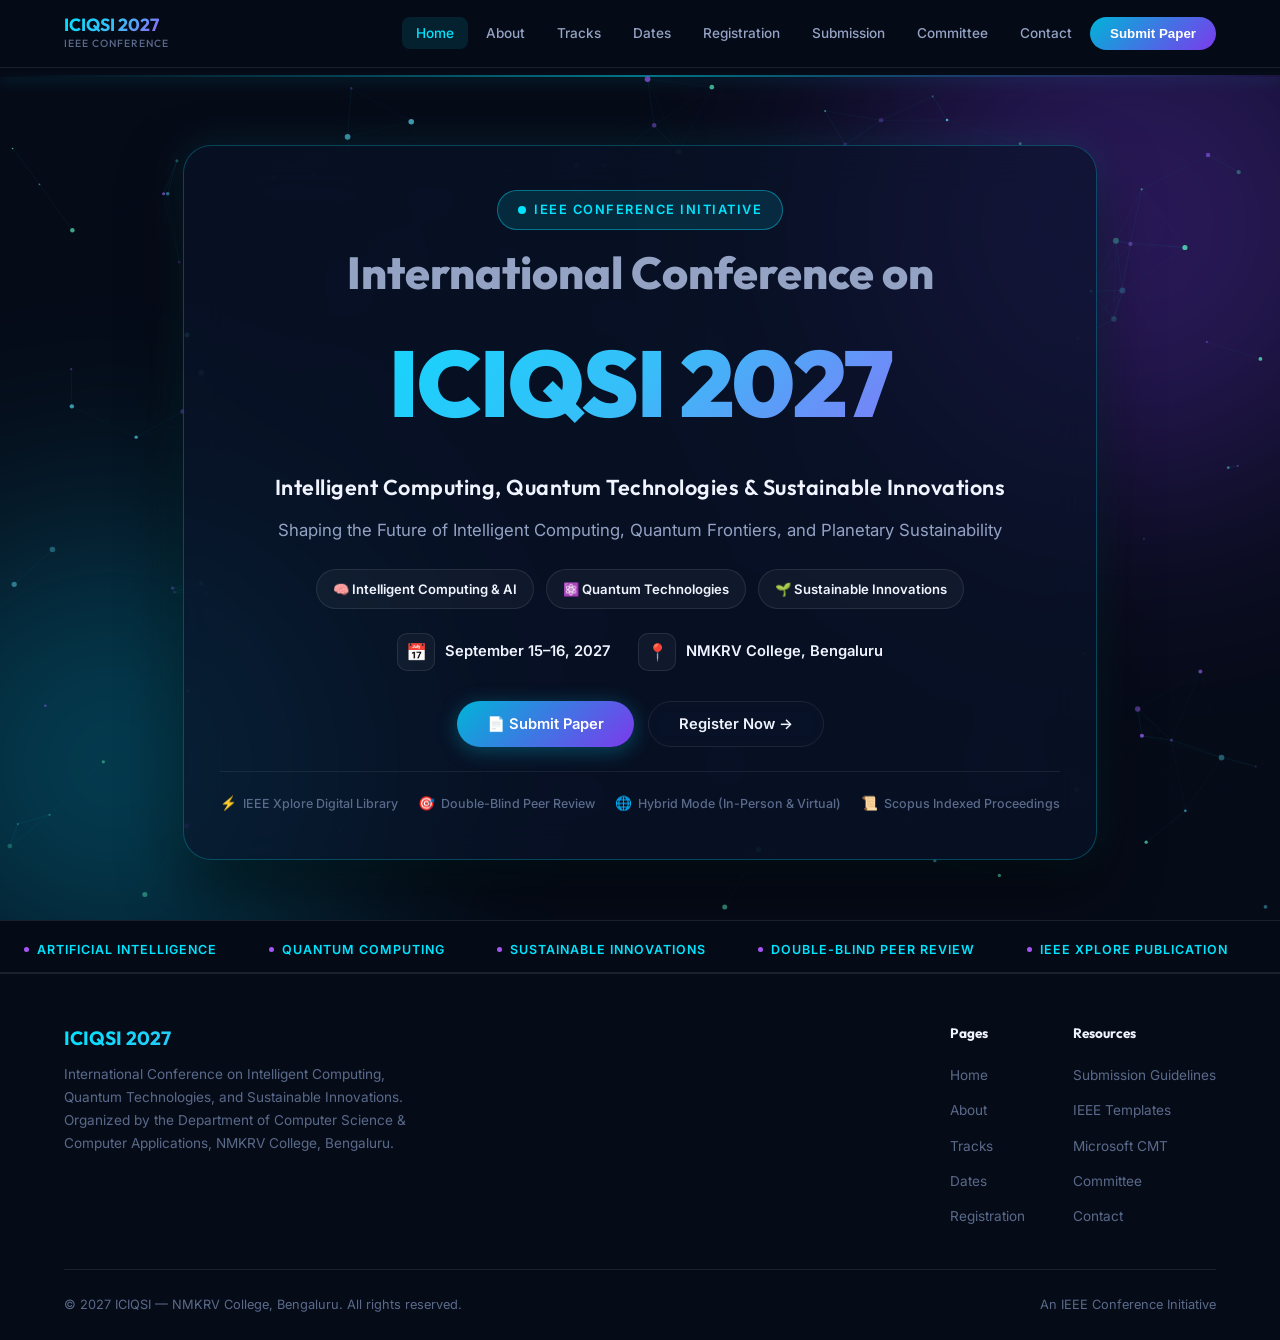
==== commit a0e47bad: "Transform banner with high-tech background image, clean glass layout, and remove background clutter " ====
--- a/index.html
+++ b/index.html
@@ -194,7 +194,7 @@
 }
 
 /* ============================================================
-   PAGE 1: HOME (TECH IMAGE BACKDROP + MOTION GRAPHICS)
+   PAGE 1: HOME (CLEAN NEW LOOK TECH BANNER)
    ============================================================ */
 .hero-view {
   min-height: calc(100vh - 75px);
@@ -202,396 +202,139 @@
   flex-direction: column;
   justify-content: center;
   align-items: center;
-  background: var(--bg-primary);
   position: relative;
   overflow: hidden;
-  padding: 60px 0 50px;
-}
-
-/* 1. Technology Hero Background Image Layer */
+  padding: 70px 0 60px;
+  background: #060b18;
+}
+
+/* 1. High-Tech Background Image Layer */
 .hero-bg-image {
   position: absolute;
   top: 0; left: 0; width: 100%; height: 100%;
-  background: url('https://images.unsplash.com/photo-1618005182384-a83a8bd57fbe?auto=format&fit=crop&w=2000&q=80') center center / cover no-repeat;
-  opacity: 0.35;
-  filter: saturate(1.4) brightness(0.85);
-  mix-blend-mode: screen;
+  background: url('https://images.unsplash.com/photo-1526374965328-7f61d4dc18c5?auto=format&fit=crop&w=2000&q=80') center center / cover no-repeat;
+  opacity: 0.28;
+  filter: saturate(1.3) brightness(0.9);
   z-index: 0;
-  animation: techBgMotion 25s ease-in-out infinite alternate;
   pointer-events: none;
 }
 .hero-bg-overlay {
   position: absolute;
   top: 0; left: 0; width: 100%; height: 100%;
-  background: radial-gradient(circle at center, rgba(6, 11, 24, 0.45) 0%, rgba(6, 11, 24, 0.92) 80%, #060b18 100%);
+  background: radial-gradient(circle at 50% 40%, rgba(6, 11, 24, 0.3) 0%, rgba(6, 11, 24, 0.88) 70%, #060b18 100%),
+              linear-gradient(180deg, rgba(6, 11, 24, 0.5) 0%, #060b18 100%);
   z-index: 1;
   pointer-events: none;
 }
 
-/* 2. Cyber Laser Scanning Beam (Motion Graphic) */
+/* 2. Cyber Laser Scanning Light Beam */
 .hero-scanline {
   position: absolute;
-  top: 0; left: 0; width: 100%; height: 6px;
+  top: 0; left: 0; width: 100%; height: 2px;
   background: linear-gradient(90deg, transparent 0%, rgba(0, 229, 255, 0.8) 50%, transparent 100%);
-  box-shadow: 0 0 20px rgba(0, 229, 255, 0.9), 0 0 40px rgba(168, 85, 247, 0.6);
-  opacity: 0.7;
+  box-shadow: 0 0 15px rgba(0, 229, 255, 0.8);
+  opacity: 0.6;
   z-index: 1;
   pointer-events: none;
-  animation: scanlineSweep 8s cubic-bezier(0.4, 0, 0.2, 1) infinite;
-}
-
-/* 3. Holographic Tech HUD Orbital Radar (Motion Graphic) */
-.hero-hud-orbit {
-  position: absolute;
-  top: 50%; left: 50%;
-  transform: translate(-50%, -50%);
-  width: 680px; height: 680px;
-  border-radius: 50%;
-  border: 1px dashed rgba(0, 229, 255, 0.22);
-  pointer-events: none;
-  z-index: 1;
-  animation: hudRotate 40s linear infinite;
-}
-.hero-hud-orbit::before {
-  content: '';
-  position: absolute;
-  top: 10%; left: 10%; width: 80%; height: 80%;
-  border-radius: 50%;
-  border: 1px solid rgba(168, 85, 247, 0.18);
-  border-left-color: rgba(0, 229, 255, 0.6);
-  border-right-color: rgba(16, 185, 129, 0.6);
-  animation: hudRotateReverse 24s linear infinite;
-}
-.hero-hud-orbit::after {
-  content: '';
-  position: absolute;
-  top: 25%; left: 25%; width: 50%; height: 50%;
-  border-radius: 50%;
-  border: 1px dashed rgba(168, 85, 247, 0.25);
-  animation: hudRotate 16s linear infinite;
+  animation: scanlineSweep 9s cubic-bezier(0.4, 0, 0.2, 1) infinite;
 }
 
 #particle-canvas { position: absolute; top: 0; left: 0; width: 100%; height: 100%; pointer-events: none; z-index: 2; }
-.hero-glow { position: absolute; border-radius: 50%; filter: blur(110px); opacity: 0.35; z-index: 1; }
-.hero-glow-1 { width: 520px; height: 520px; background: var(--accent-tertiary); top: -10%; right: -5%; }
-.hero-glow-2 { width: 440px; height: 440px; background: var(--accent-secondary); bottom: -5%; left: -5%; }
-.hero-glow-3 { width: 320px; height: 320px; background: var(--accent-primary); top: 40%; left: 30%; opacity: 0.18; }
-
-/* 4. Glass Framed Hero Content on Top */
+.hero-glow { position: absolute; border-radius: 50%; filter: blur(120px); opacity: 0.3; z-index: 1; }
+.hero-glow-1 { width: 550px; height: 550px; background: var(--accent-tertiary); top: -15%; right: -10%; }
+.hero-glow-2 { width: 480px; height: 480px; background: var(--accent-secondary); bottom: -10%; left: -10%; }
+
+/* 3. New Look Glass Banner Content */
 .hero-content {
   position: relative;
   z-index: 3;
   text-align: center;
-  max-width: 960px;
-  padding: 40px 32px;
-  background: rgba(10, 18, 38, 0.62);
-  border: 1px solid rgba(0, 229, 255, 0.28);
+  max-width: 940px;
+  padding: 44px 36px;
+  background: rgba(10, 20, 42, 0.68);
+  border: 1px solid rgba(0, 229, 255, 0.25);
   border-radius: var(--radius-xl);
-  backdrop-filter: blur(18px);
-  -webkit-backdrop-filter: blur(18px);
-  box-shadow: 0 20px 60px rgba(0, 0, 0, 0.55), 0 0 40px rgba(0, 229, 255, 0.12);
-  animation: heroCardFloat 8s ease-in-out infinite alternate;
-}
+  backdrop-filter: blur(20px);
+  -webkit-backdrop-filter: blur(20px);
+  box-shadow: 0 25px 60px rgba(0, 0, 0, 0.6), 0 0 40px rgba(0, 229, 255, 0.12);
+  transition: transform var(--transition-base), border-color var(--transition-base), box-shadow var(--transition-base);
+}
+.hero-content:hover {
+  border-color: rgba(0, 229, 255, 0.45);
+  box-shadow: 0 30px 70px rgba(0, 0, 0, 0.7), 0 0 50px rgba(0, 229, 255, 0.2);
+}
+
 .hero-badge { display: inline-flex; align-items: center; gap: 8px; background: rgba(0, 229, 255, 0.12); border: 1px solid rgba(0, 229, 255, 0.4); color: var(--accent-primary); padding: 8px 20px; border-radius: 50px; font-size: 0.8rem; font-weight: 600; letter-spacing: 1.5px; text-transform: uppercase; margin-bottom: 16px; }
 .hero-badge .ieee-dot { width: 8px; height: 8px; background: var(--accent-primary); border-radius: 50%; animation: pulse-dot 2s ease-in-out infinite; }
 @keyframes pulse-dot { 0%, 100% { opacity: 1; transform: scale(1); } 50% { opacity: 0.4; transform: scale(1.6); } }
-.hero-title { font-family: var(--font-heading); font-size: clamp(1.8rem, 4.5vw, 3.4rem); font-weight: 900; line-height: 1.15; margin-bottom: 6px; }
-.hero-acronym { font-family: var(--font-heading); font-size: clamp(2.8rem, 7vw, 5.6rem); font-weight: 900; background: var(--gradient-text); -webkit-background-clip: text; -webkit-text-fill-color: transparent; background-clip: text; letter-spacing: -2px; display: block; margin-bottom: 6px; }
-.hero-full-name { font-family: var(--font-heading); font-size: clamp(0.92rem, 1.8vw, 1.25rem); font-weight: 500; color: var(--text-secondary); letter-spacing: 0.8px; margin-bottom: 10px; }
-.hero-tagline { font-size: clamp(0.9rem, 1.6vw, 1.08rem); font-weight: 400; color: var(--text-secondary); margin-bottom: 24px; }
+
+.hero-title { font-family: var(--font-heading); font-size: clamp(1.6rem, 3.8vw, 2.8rem); font-weight: 800; line-height: 1.2; margin-bottom: 4px; color: var(--text-secondary); }
+.hero-acronym { font-family: var(--font-heading); font-size: clamp(3rem, 7.5vw, 5.8rem); font-weight: 900; background: var(--gradient-text); -webkit-background-clip: text; -webkit-text-fill-color: transparent; background-clip: text; letter-spacing: -2px; display: block; margin-bottom: 8px; }
+.hero-full-name { font-family: var(--font-heading); font-size: clamp(1rem, 2vw, 1.35rem); font-weight: 600; color: var(--text-primary); letter-spacing: 0.5px; margin-bottom: 10px; }
+.hero-tagline { font-size: clamp(0.9rem, 1.5vw, 1.05rem); font-weight: 400; color: var(--text-secondary); margin-bottom: 24px; }
+
+/* 4. New Look Core Pillars Row */
+.hero-pillars-row {
+  display: flex;
+  justify-content: center;
+  align-items: center;
+  gap: 12px;
+  flex-wrap: wrap;
+  margin-bottom: 24px;
+}
+.hero-pillar-chip {
+  display: inline-flex;
+  align-items: center;
+  gap: 8px;
+  padding: 8px 16px;
+  border-radius: 50px;
+  background: rgba(255, 255, 255, 0.04);
+  border: 1px solid rgba(255, 255, 255, 0.09);
+  font-size: 0.82rem;
+  font-weight: 600;
+  color: var(--text-primary);
+  transition: all var(--transition-fast);
+}
+.hero-pillar-chip:hover {
+  background: rgba(0, 229, 255, 0.1);
+  border-color: rgba(0, 229, 255, 0.35);
+  color: var(--accent-primary);
+  transform: translateY(-2px);
+}
+
+.hero-meta { display: flex; align-items: center; justify-content: center; gap: 24px; flex-wrap: wrap; margin-bottom: 28px; }
+.hero-meta-item { display: flex; align-items: center; gap: 10px; font-size: 0.92rem; color: var(--text-secondary); }
+.hero-meta-item .icon { width: 38px; height: 38px; display: flex; align-items: center; justify-content: center; background: rgba(255, 255, 255, 0.05); border: 1px solid var(--border-glass); border-radius: 10px; font-size: 1.05rem; }
+.hero-meta-item strong { color: var(--text-primary); font-weight: 600; }
+.hero-buttons { display: flex; gap: 14px; justify-content: center; flex-wrap: wrap; }
+
+/* 5. Key Highlights Bar (Bottom of Banner) */
+.hero-highlights-strip {
+  display: flex;
+  justify-content: center;
+  align-items: center;
+  gap: 20px;
+  flex-wrap: wrap;
+  margin-top: 24px;
+  padding-top: 20px;
+  border-top: 1px solid rgba(255, 255, 255, 0.07);
+}
+.highlight-item {
+  display: inline-flex;
+  align-items: center;
+  gap: 6px;
+  font-size: 0.78rem;
+  font-weight: 500;
+  color: var(--text-muted);
+}
+.highlight-item span.icon { color: var(--accent-primary); font-size: 0.85rem; }
 
 /* MOTION GRAPHICS KEYFRAMES */
-@keyframes techBgMotion {
-  0% { transform: scale(1) translate(0, 0); }
-  50% { transform: scale(1.06) translate(-10px, -8px); }
-  100% { transform: scale(1.02) translate(8px, 6px); }
-}
 @keyframes scanlineSweep {
   0% { top: -5%; opacity: 0; }
-  10% { opacity: 0.85; }
-  90% { opacity: 0.85; }
+  15% { opacity: 0.75; }
+  85% { opacity: 0.75; }
   100% { top: 105%; opacity: 0; }
-}
-@keyframes hudRotate {
-  0% { transform: translate(-50%, -50%) rotate(0deg); }
-  100% { transform: translate(-50%, -50%) rotate(360deg); }
-}
-@keyframes hudRotateReverse {
-  0% { transform: rotate(360deg); }
-  100% { transform: rotate(0deg); }
-}
-@keyframes heroCardFloat {
-  0% { transform: translateY(0); box-shadow: 0 20px 60px rgba(0, 0, 0, 0.55), 0 0 35px rgba(0, 229, 255, 0.12); }
-  100% { transform: translateY(-8px); box-shadow: 0 28px 75px rgba(0, 0, 0, 0.65), 0 0 55px rgba(0, 229, 255, 0.22); }
-}
-
-/* ── ADVANCED TECH-ORIENTED MOVING BACKGROUND GRAPHICS ── */
-.bg-graphic-elements {
-  position: absolute;
-  top: 0;
-  left: 0;
-  width: 100%;
-  height: 100%;
-  pointer-events: none;
-  overflow: hidden;
-  z-index: 1;
-}
-
-/* 1. IDE Code Terminal Window (Top-Right) */
-.bg-it-terminal {
-  position: absolute;
-  top: 8%;
-  right: 4%;
-  width: 250px;
-  background: rgba(8, 16, 36, 0.78);
-  border: 1px solid rgba(0, 229, 255, 0.35);
-  border-radius: 10px;
-  padding: 12px 14px;
-  box-shadow: 0 12px 35px rgba(0, 0, 0, 0.5), 0 0 25px rgba(0, 229, 255, 0.18);
-  backdrop-filter: blur(14px);
-  opacity: 0.75;
-  animation: floatTerminal 18s ease-in-out infinite alternate;
-}
-.terminal-header {
-  display: flex;
-  align-items: center;
-  gap: 6px;
-  margin-bottom: 8px;
-  padding-bottom: 6px;
-  border-bottom: 1px solid rgba(255, 255, 255, 0.08);
-}
-.terminal-dot { width: 7px; height: 7px; border-radius: 50%; }
-.terminal-dot.red { background: #ef4444; }
-.terminal-dot.yellow { background: #eab308; }
-.terminal-dot.green { background: #22c55e; }
-.terminal-title { font-size: 0.65rem; color: var(--text-muted); font-family: monospace; margin-left: 4px; }
-.terminal-code { font-family: 'Courier New', Courier, monospace; font-size: 0.68rem; line-height: 1.6; }
-.code-line { display: block; white-space: nowrap; overflow: hidden; }
-.code-cyan { color: #00e5ff; }
-.code-purple { color: #c084fc; }
-.code-green { color: #4ade80; }
-.code-muted { color: #64748b; }
-
-/* 2. Neural Network Tensor Graph (Deep Learning DAG) (Bottom-Left) */
-.bg-neural-graph {
-  position: absolute;
-  bottom: 8%;
-  left: 4%;
-  width: 220px;
-  background: rgba(12, 20, 44, 0.75);
-  border: 1px solid rgba(168, 85, 247, 0.35);
-  border-radius: 10px;
-  padding: 12px 14px;
-  box-shadow: 0 12px 35px rgba(0, 0, 0, 0.5), 0 0 25px rgba(168, 85, 247, 0.2);
-  backdrop-filter: blur(14px);
-  opacity: 0.75;
-  animation: floatNeural 20s ease-in-out infinite alternate;
-}
-.tech-card-label {
-  font-family: monospace;
-  font-size: 0.62rem;
-  font-weight: 700;
-  color: #a855f7;
-  letter-spacing: 0.8px;
-  text-transform: uppercase;
-  margin-bottom: 10px;
-  display: flex;
-  align-items: center;
-  gap: 6px;
-}
-.tech-card-label::before {
-  content: '';
-  width: 6px;
-  height: 6px;
-  background: #a855f7;
-  border-radius: 50%;
-  box-shadow: 0 0 8px #a855f7;
-}
-.neural-nodes-canvas {
-  display: flex;
-  justify-content: space-between;
-  align-items: center;
-  padding: 4px 6px;
-}
-.neural-layer {
-  display: flex;
-  flex-direction: column;
-  gap: 8px;
-}
-.neural-node {
-  width: 10px;
-  height: 10px;
-  border-radius: 50%;
-  background: rgba(0, 229, 255, 0.2);
-  border: 1.5px solid #00e5ff;
-  box-shadow: 0 0 8px #00e5ff;
-  animation: nodeFire 3s ease-in-out infinite alternate;
-}
-.neural-layer:nth-child(2) .neural-node {
-  border-color: #a855f7;
-  box-shadow: 0 0 8px #a855f7;
-  animation-delay: -1s;
-}
-.neural-layer:nth-child(3) .neural-node {
-  border-color: #10b981;
-  box-shadow: 0 0 8px #10b981;
-  animation-delay: -2s;
-}
-.neural-link-line {
-  height: 1px;
-  flex: 1;
-  background: linear-gradient(90deg, rgba(0, 229, 255, 0.5), rgba(168, 85, 247, 0.5));
-  margin: 0 6px;
-}
-
-/* 3. Quantum Logic Circuit Register (Top-Left) */
-.bg-quantum-circuit {
-  position: absolute;
-  top: 18%;
-  left: 5%;
-  width: 210px;
-  background: rgba(8, 20, 40, 0.75);
-  border: 1px solid rgba(0, 229, 255, 0.35);
-  border-radius: 10px;
-  padding: 12px 14px;
-  box-shadow: 0 10px 30px rgba(0, 0, 0, 0.45), 0 0 20px rgba(0, 229, 255, 0.15);
-  backdrop-filter: blur(14px);
-  opacity: 0.75;
-  animation: floatQuantum 16s ease-in-out infinite alternate;
-}
-.quantum-circuit-rows {
-  display: flex;
-  flex-direction: column;
-  gap: 10px;
-  margin-top: 6px;
-}
-.q-wire {
-  display: flex;
-  align-items: center;
-  gap: 6px;
-  font-family: monospace;
-  font-size: 0.65rem;
-  color: var(--text-secondary);
-}
-.q-gate {
-  padding: 2px 6px;
-  border-radius: 4px;
-  background: rgba(0, 229, 255, 0.15);
-  border: 1px solid #00e5ff;
-  color: #00e5ff;
-  font-weight: 700;
-  font-size: 0.65rem;
-}
-.q-gate.gate-cnot {
-  border-color: #a855f7;
-  color: #a855f7;
-  background: rgba(168, 85, 247, 0.15);
-}
-.q-wire-line {
-  flex: 1;
-  height: 1px;
-  background: rgba(255, 255, 255, 0.15);
-}
-
-/* 4. HPC Cloud Server Module (Center-Right) */
-.bg-server-blade {
-  position: absolute;
-  top: 45%;
-  right: 5%;
-  width: 180px;
-  background: rgba(10, 18, 38, 0.8);
-  border: 1px solid rgba(16, 185, 129, 0.35);
-  border-radius: 8px;
-  padding: 10px 12px;
-  box-shadow: 0 10px 30px rgba(0, 0, 0, 0.45), 0 0 20px rgba(16, 185, 129, 0.15);
-  backdrop-filter: blur(14px);
-  opacity: 0.7;
-  animation: floatServer 17s ease-in-out infinite alternate;
-}
-.server-status-bar {
-  display: flex;
-  justify-content: space-between;
-  align-items: center;
-  margin-bottom: 8px;
-}
-.server-leds {
-  display: flex;
-  gap: 5px;
-}
-.server-led {
-  width: 6px;
-  height: 6px;
-  border-radius: 50%;
-}
-.server-led.l-green { background: #10b981; box-shadow: 0 0 6px #10b981; animation: blinkLed 2s infinite; }
-.server-led.l-cyan { background: #00e5ff; box-shadow: 0 0 6px #00e5ff; animation: blinkLed 1.4s infinite; }
-.server-led.l-purple { background: #a855f7; box-shadow: 0 0 6px #a855f7; }
-.server-load-bar {
-  width: 100%;
-  height: 4px;
-  background: rgba(255, 255, 255, 0.08);
-  border-radius: 2px;
-  overflow: hidden;
-  margin-top: 6px;
-}
-.server-load-progress {
-  width: 72%;
-  height: 100%;
-  background: linear-gradient(90deg, #10b981, #00e5ff);
-  border-radius: 2px;
-}
-
-/* 5. Glowing Digital Circuit Board Energy Stream (Bottom) */
-.energy-wave-stream {
-  position: absolute;
-  bottom: 0;
-  left: 0;
-  width: 100%;
-  height: 160px;
-  opacity: 0.35;
-  background: radial-gradient(ellipse at 50% 100%, rgba(0, 229, 255, 0.22) 0%, rgba(124, 58, 237, 0.12) 50%, transparent 80%);
-  pointer-events: none;
-}
-.circuit-line {
-  position: absolute;
-  height: 1px;
-  background: linear-gradient(90deg, transparent, rgba(0, 229, 255, 0.75), rgba(168, 85, 247, 0.75), transparent);
-  box-shadow: 0 0 8px rgba(0, 229, 255, 0.5);
-  animation: circuitFlow 8s linear infinite;
-}
-.circuit-line-1 { top: 30%; left: 0; width: 65%; animation-duration: 9s; }
-.circuit-line-2 { top: 60%; right: 0; width: 75%; animation-duration: 11s; animation-delay: -3s; }
-.circuit-line-3 { top: 85%; left: 10%; width: 55%; animation-duration: 7s; animation-delay: -5s; }
-
-/* KEYFRAME ANIMATIONS FOR TECH ELEMENTS */
-@keyframes floatTerminal {
-  0% { transform: translateY(0) rotate(0deg); }
-  100% { transform: translateY(-22px) rotate(-2deg); }
-}
-@keyframes floatNeural {
-  0% { transform: translateY(0) rotate(0deg); }
-  100% { transform: translateY(20px) rotate(2deg); }
-}
-@keyframes floatQuantum {
-  0% { transform: translateY(0) rotate(0deg); }
-  100% { transform: translateY(-18px) rotate(2deg); }
-}
-@keyframes floatServer {
-  0% { transform: translateY(0) scale(1); }
-  100% { transform: translateY(18px) scale(1.03); }
-}
-@keyframes nodeFire {
-  0% { transform: scale(0.9); opacity: 0.5; }
-  100% { transform: scale(1.3); opacity: 1; }
-}
-@keyframes blinkLed {
-  0%, 100% { opacity: 1; }
-  50% { opacity: 0.3; }
-}
-@keyframes circuitFlow {
-  0% { opacity: 0; transform: translateX(-40%); }
-  50% { opacity: 0.85; }
-  100% { opacity: 0; transform: translateX(40%); }
 }
 @keyframes spinOrbit {
   0% { transform: rotate(0deg); }
@@ -846,107 +589,15 @@
         <div class="hero-bg-image"></div>
         <div class="hero-bg-overlay"></div>
 
-        <!-- 2. CYBER SCANLINE LASER BEAM (MOTION GRAPHIC) -->
+        <!-- 2. CYBER SCANLINE LIGHT BEAM -->
         <div class="hero-scanline"></div>
 
-        <!-- 3. HOLOGRAPHIC TECH HUD ORBIT (MOTION GRAPHIC) -->
-        <div class="hero-hud-orbit"></div>
-
+        <!-- 3. INTERACTIVE PARTICLE CONSTELLATION CANVAS -->
         <canvas id="particle-canvas"></canvas>
         <div class="hero-glow hero-glow-1"></div>
         <div class="hero-glow hero-glow-2"></div>
-        <div class="hero-glow hero-glow-3"></div>
-
-        <!-- ADVANCED TECH-ORIENTED MOVING BACKGROUND GRAPHICS -->
-        <div class="bg-graphic-elements">
-          <!-- 1. Floating Code Terminal / IDE Window -->
-          <div class="bg-it-terminal">
-            <div class="terminal-header">
-              <span class="terminal-dot red"></span>
-              <span class="terminal-dot yellow"></span>
-              <span class="terminal-dot green"></span>
-              <span class="terminal-title">iciqsi_core.py</span>
-            </div>
-            <div class="terminal-code">
-              <span class="code-line"><span class="code-purple">import</span> <span class="code-cyan">quantum_ai</span> <span class="code-purple">as</span> qai</span>
-              <span class="code-line"><span class="code-purple">import</span> <span class="code-cyan">green_compute</span></span>
-              <span class="code-line"><span class="code-muted"># Initialize neural model</span></span>
-              <span class="code-line">model = qai.<span class="code-green">QubitNeuralNet</span>()</span>
-              <span class="code-line"><span class="code-purple">await</span> model.<span class="code-green">optimize_eco</span>()</span>
-            </div>
-          </div>
-
-          <!-- 2. Neural Network Tensor Graph (Deep Learning DAG) -->
-          <div class="bg-neural-graph">
-            <div class="tech-card-label">Neural Tensor DAG</div>
-            <div class="neural-nodes-canvas">
-              <div class="neural-layer">
-                <div class="neural-node"></div>
-                <div class="neural-node"></div>
-                <div class="neural-node"></div>
-              </div>
-              <div class="neural-link-line"></div>
-              <div class="neural-layer">
-                <div class="neural-node"></div>
-                <div class="neural-node"></div>
-                <div class="neural-node"></div>
-                <div class="neural-node"></div>
-              </div>
-              <div class="neural-link-line"></div>
-              <div class="neural-layer">
-                <div class="neural-node"></div>
-                <div class="neural-node"></div>
-              </div>
-            </div>
-          </div>
-
-          <!-- 3. Quantum Logic Circuit Register -->
-          <div class="bg-quantum-circuit">
-            <div class="tech-card-label" style="color:#00e5ff;">Quantum Register |q⟩</div>
-            <div class="quantum-circuit-rows">
-              <div class="q-wire">
-                <span>|q0⟩</span>
-                <span class="q-gate">H</span>
-                <span class="q-wire-line"></span>
-                <span class="q-gate gate-cnot">•</span>
-                <span class="q-wire-line"></span>
-              </div>
-              <div class="q-wire">
-                <span>|q1⟩</span>
-                <span class="q-wire-line"></span>
-                <span class="q-gate gate-cnot">⊕</span>
-                <span class="q-wire-line"></span>
-                <span class="q-gate">X</span>
-              </div>
-            </div>
-          </div>
-
-          <!-- 4. HPC Cloud Server Module -->
-          <div class="bg-server-blade">
-            <div class="server-status-bar">
-              <span class="tech-card-label" style="color:#10b981;margin-bottom:0;">HPC Node-01</span>
-              <div class="server-leds">
-                <span class="server-led l-green"></span>
-                <span class="server-led l-cyan"></span>
-                <span class="server-led l-purple"></span>
-              </div>
-            </div>
-            <div style="font-family:monospace;font-size:0.6rem;color:var(--text-muted);display:flex;justify-content:space-between;">
-              <span>LOAD</span><span>72% ECO</span>
-            </div>
-            <div class="server-load-bar">
-              <div class="server-load-progress"></div>
-            </div>
-          </div>
-
-          <!-- 5. Circuit Energy Wave Stream -->
-          <div class="energy-wave-stream">
-            <div class="circuit-line circuit-line-1"></div>
-            <div class="circuit-line circuit-line-2"></div>
-            <div class="circuit-line circuit-line-3"></div>
-          </div>
-        </div>
-
+
+        <!-- 4. CLEAN NEW LOOK BANNER CONTENT ON TOP -->
         <div class="hero-content">
           <div class="hero-badge">
             <span class="ieee-dot"></span>
@@ -957,6 +608,14 @@
           <p class="hero-full-name">Intelligent Computing, Quantum Technologies &amp; Sustainable Innovations</p>
           <p class="hero-tagline">Shaping the Future of Intelligent Computing, Quantum Frontiers, and Planetary Sustainability</p>
 
+          <!-- Core Research Focus Chips -->
+          <div class="hero-pillars-row">
+            <span class="hero-pillar-chip">🧠 Intelligent Computing &amp; AI</span>
+            <span class="hero-pillar-chip">⚛️ Quantum Technologies</span>
+            <span class="hero-pillar-chip">🌱 Sustainable Innovations</span>
+          </div>
+
+          <!-- Date & Venue -->
           <div class="hero-meta">
             <div class="hero-meta-item">
               <div class="icon">📅</div>
@@ -968,9 +627,18 @@
             </div>
           </div>
 
+          <!-- Actions -->
           <div class="hero-buttons">
             <button onclick="navigateTo('submission')" class="btn btn-primary">📄 Submit Paper</button>
-            <button onclick="navigateTo('about')" class="btn btn-secondary">Explore Conference →</button>
+            <button onclick="navigateTo('registration')" class="btn btn-secondary">Register Now →</button>
+          </div>
+
+          <!-- Key Highlights Bar -->
+          <div class="hero-highlights-strip">
+            <div class="highlight-item"><span class="icon">⚡</span> IEEE Xplore Digital Library</div>
+            <div class="highlight-item"><span class="icon">🎯</span> Double-Blind Peer Review</div>
+            <div class="highlight-item"><span class="icon">🌐</span> Hybrid Mode (In-Person &amp; Virtual)</div>
+            <div class="highlight-item"><span class="icon">📜</span> Scopus Indexed Proceedings</div>
           </div>
         </div>
       </div>
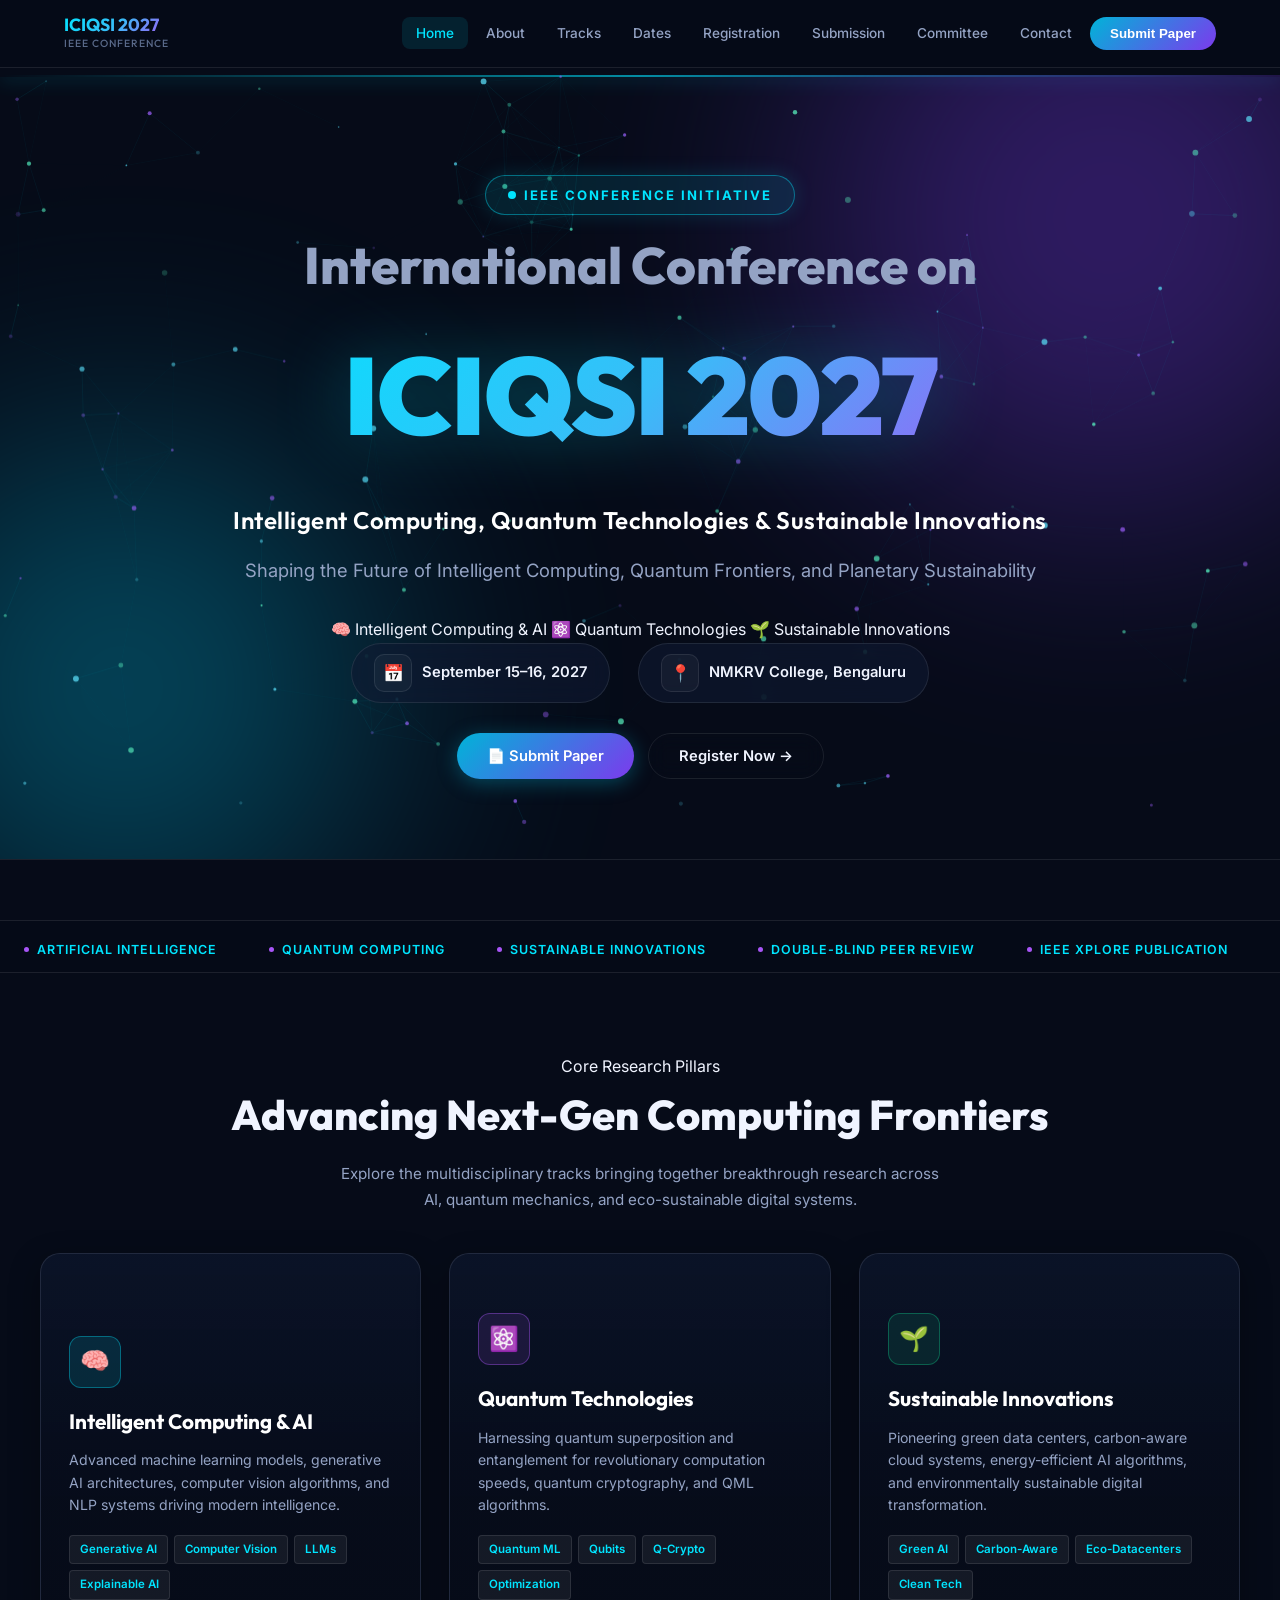
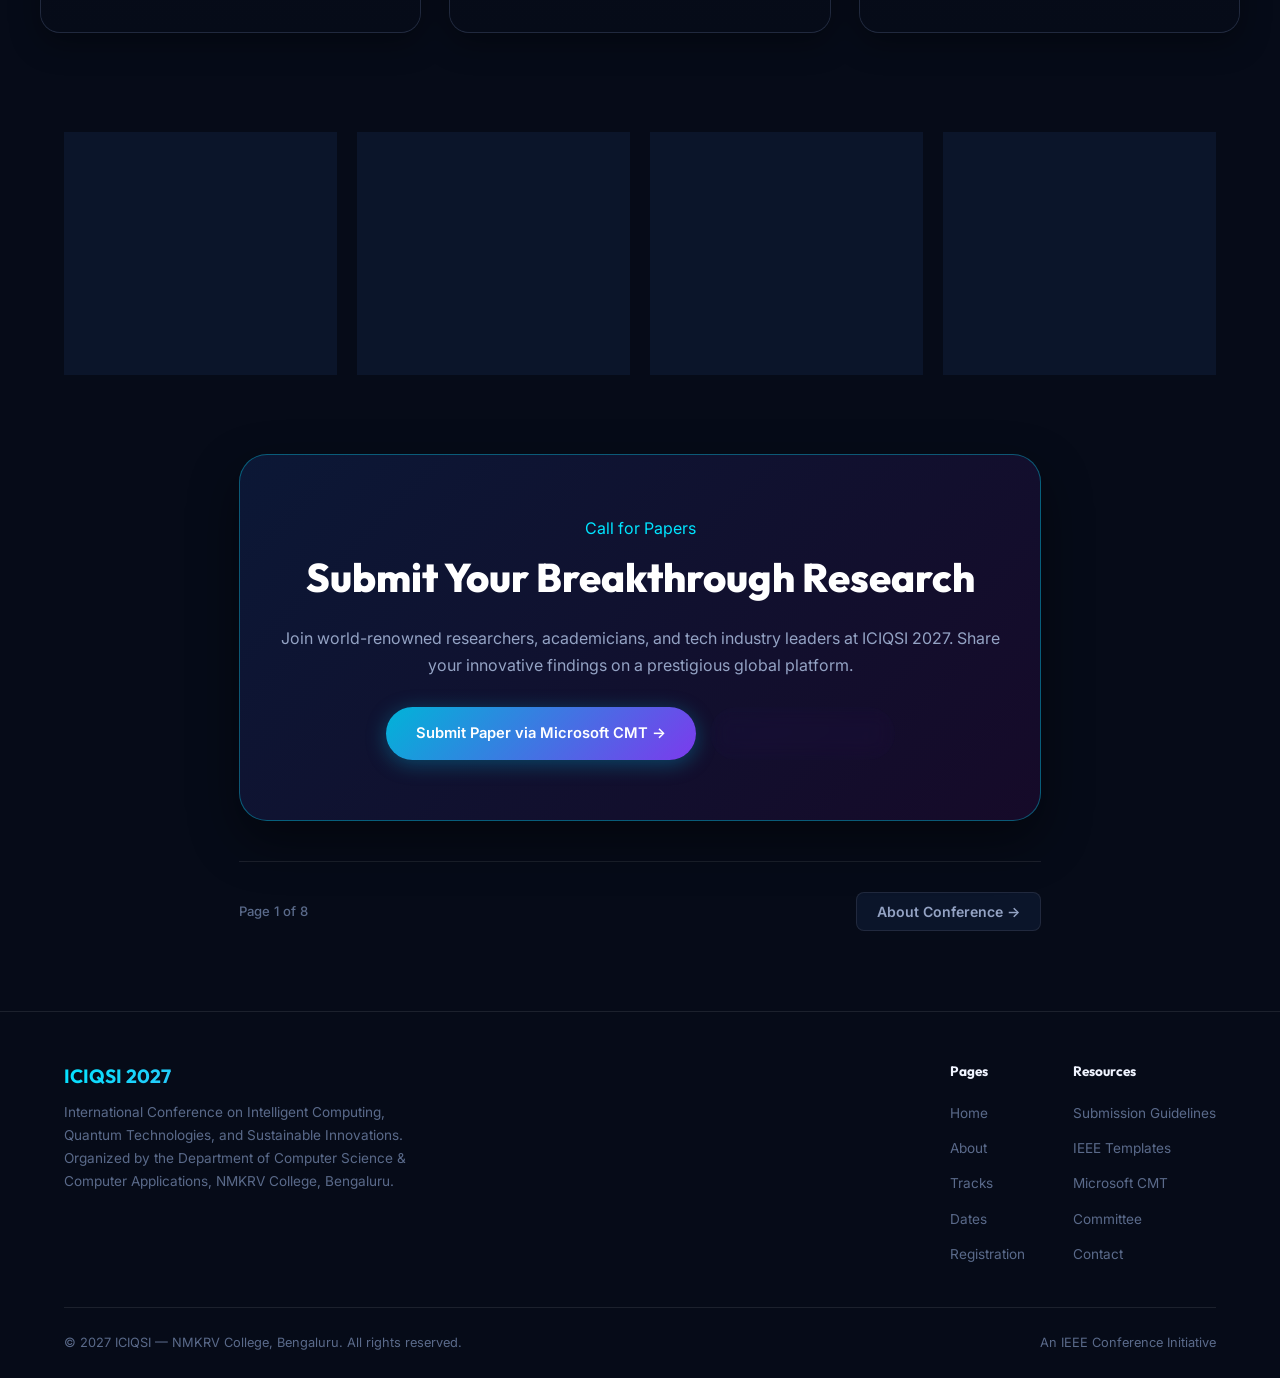
==== commit 7973f67e: "Redesign complete Home page: expansive unboxed layout, technology background imagery, 3 tech pillar " ====
--- a/index.html
+++ b/index.html
@@ -194,140 +194,271 @@
 }
 
 /* ============================================================
-   PAGE 1: HOME (CLEAN NEW LOOK TECH BANNER)
+   PAGE 1: HOME (EXPANSIVE UNBOXED REDESIGN WITH TECH BACKDROPS)
    ============================================================ */
+.home-page-wrapper {
+  display: flex;
+  flex-direction: column;
+  gap: 60px;
+  padding-bottom: 80px;
+}
+
+/* 1. Full-Width Hero Banner */
 .hero-view {
-  min-height: calc(100vh - 75px);
+  min-height: 85vh;
   display: flex;
   flex-direction: column;
   justify-content: center;
   align-items: center;
   position: relative;
   overflow: hidden;
-  padding: 70px 0 60px;
+  padding: 100px 0 80px;
   background: #060b18;
-}
-
-/* 1. High-Tech Background Image Layer */
+  border-bottom: 1px solid var(--border-glass);
+}
 .hero-bg-image {
   position: absolute;
   top: 0; left: 0; width: 100%; height: 100%;
   background: url('https://images.unsplash.com/photo-1526374965328-7f61d4dc18c5?auto=format&fit=crop&w=2000&q=80') center center / cover no-repeat;
-  opacity: 0.28;
-  filter: saturate(1.3) brightness(0.9);
+  opacity: 0.32;
+  filter: saturate(1.4) brightness(0.9);
   z-index: 0;
   pointer-events: none;
 }
 .hero-bg-overlay {
   position: absolute;
   top: 0; left: 0; width: 100%; height: 100%;
-  background: radial-gradient(circle at 50% 40%, rgba(6, 11, 24, 0.3) 0%, rgba(6, 11, 24, 0.88) 70%, #060b18 100%),
-              linear-gradient(180deg, rgba(6, 11, 24, 0.5) 0%, #060b18 100%);
+  background: radial-gradient(circle at 50% 30%, rgba(6, 11, 24, 0.2) 0%, rgba(6, 11, 24, 0.85) 65%, #060b18 100%),
+              linear-gradient(180deg, rgba(6, 11, 24, 0.4) 0%, #060b18 100%);
   z-index: 1;
   pointer-events: none;
 }
-
-/* 2. Cyber Laser Scanning Light Beam */
 .hero-scanline {
   position: absolute;
   top: 0; left: 0; width: 100%; height: 2px;
-  background: linear-gradient(90deg, transparent 0%, rgba(0, 229, 255, 0.8) 50%, transparent 100%);
-  box-shadow: 0 0 15px rgba(0, 229, 255, 0.8);
-  opacity: 0.6;
+  background: linear-gradient(90deg, transparent 0%, rgba(0, 229, 255, 0.85) 50%, transparent 100%);
+  box-shadow: 0 0 18px rgba(0, 229, 255, 0.9);
+  opacity: 0.7;
   z-index: 1;
   pointer-events: none;
   animation: scanlineSweep 9s cubic-bezier(0.4, 0, 0.2, 1) infinite;
 }
-
 #particle-canvas { position: absolute; top: 0; left: 0; width: 100%; height: 100%; pointer-events: none; z-index: 2; }
-.hero-glow { position: absolute; border-radius: 50%; filter: blur(120px); opacity: 0.3; z-index: 1; }
-.hero-glow-1 { width: 550px; height: 550px; background: var(--accent-tertiary); top: -15%; right: -10%; }
-.hero-glow-2 { width: 480px; height: 480px; background: var(--accent-secondary); bottom: -10%; left: -10%; }
-
-/* 3. New Look Glass Banner Content */
+.hero-glow { position: absolute; border-radius: 50%; filter: blur(130px); opacity: 0.35; z-index: 1; }
+.hero-glow-1 { width: 600px; height: 600px; background: var(--accent-tertiary); top: -20%; right: -10%; }
+.hero-glow-2 { width: 500px; height: 500px; background: var(--accent-secondary); bottom: -10%; left: -10%; }
+
+/* Unboxed Hero Content Container */
 .hero-content {
   position: relative;
   z-index: 3;
   text-align: center;
-  max-width: 940px;
-  padding: 44px 36px;
-  background: rgba(10, 20, 42, 0.68);
-  border: 1px solid rgba(0, 229, 255, 0.25);
-  border-radius: var(--radius-xl);
-  backdrop-filter: blur(20px);
-  -webkit-backdrop-filter: blur(20px);
-  box-shadow: 0 25px 60px rgba(0, 0, 0, 0.6), 0 0 40px rgba(0, 229, 255, 0.12);
-  transition: transform var(--transition-base), border-color var(--transition-base), box-shadow var(--transition-base);
-}
-.hero-content:hover {
-  border-color: rgba(0, 229, 255, 0.45);
-  box-shadow: 0 30px 70px rgba(0, 0, 0, 0.7), 0 0 50px rgba(0, 229, 255, 0.2);
-}
-
-.hero-badge { display: inline-flex; align-items: center; gap: 8px; background: rgba(0, 229, 255, 0.12); border: 1px solid rgba(0, 229, 255, 0.4); color: var(--accent-primary); padding: 8px 20px; border-radius: 50px; font-size: 0.8rem; font-weight: 600; letter-spacing: 1.5px; text-transform: uppercase; margin-bottom: 16px; }
+  max-width: 1080px;
+  padding: 0 24px;
+}
+.hero-badge {
+  display: inline-flex; align-items: center; gap: 8px;
+  background: rgba(0, 229, 255, 0.1); border: 1px solid rgba(0, 229, 255, 0.4);
+  color: var(--accent-primary); padding: 8px 22px; border-radius: 50px;
+  font-size: 0.82rem; font-weight: 700; letter-spacing: 2px; text-transform: uppercase;
+  margin-bottom: 20px; box-shadow: 0 0 20px rgba(0, 229, 255, 0.15);
+}
 .hero-badge .ieee-dot { width: 8px; height: 8px; background: var(--accent-primary); border-radius: 50%; animation: pulse-dot 2s ease-in-out infinite; }
 @keyframes pulse-dot { 0%, 100% { opacity: 1; transform: scale(1); } 50% { opacity: 0.4; transform: scale(1.6); } }
 
-.hero-title { font-family: var(--font-heading); font-size: clamp(1.6rem, 3.8vw, 2.8rem); font-weight: 800; line-height: 1.2; margin-bottom: 4px; color: var(--text-secondary); }
-.hero-acronym { font-family: var(--font-heading); font-size: clamp(3rem, 7.5vw, 5.8rem); font-weight: 900; background: var(--gradient-text); -webkit-background-clip: text; -webkit-text-fill-color: transparent; background-clip: text; letter-spacing: -2px; display: block; margin-bottom: 8px; }
-.hero-full-name { font-family: var(--font-heading); font-size: clamp(1rem, 2vw, 1.35rem); font-weight: 600; color: var(--text-primary); letter-spacing: 0.5px; margin-bottom: 10px; }
-.hero-tagline { font-size: clamp(0.9rem, 1.5vw, 1.05rem); font-weight: 400; color: var(--text-secondary); margin-bottom: 24px; }
-
-/* 4. New Look Core Pillars Row */
-.hero-pillars-row {
+.hero-title { font-family: var(--font-heading); font-size: clamp(1.8rem, 4vw, 3.2rem); font-weight: 800; line-height: 1.2; margin-bottom: 6px; color: var(--text-secondary); }
+.hero-acronym { font-family: var(--font-heading); font-size: clamp(3.5rem, 8.5vw, 6.8rem); font-weight: 900; background: var(--gradient-text); -webkit-background-clip: text; -webkit-text-fill-color: transparent; background-clip: text; letter-spacing: -2px; display: block; margin-bottom: 12px; filter: drop-shadow(0 0 35px rgba(0, 229, 255, 0.3)); }
+.hero-full-name { font-family: var(--font-heading); font-size: clamp(1.1rem, 2.2vw, 1.5rem); font-weight: 600; color: #fff; letter-spacing: 0.5px; margin-bottom: 14px; max-width: 850px; margin-left: auto; margin-right: auto; }
+.hero-tagline { font-size: clamp(0.95rem, 1.6vw, 1.15rem); font-weight: 400; color: var(--text-secondary); margin-bottom: 30px; }
+
+.hero-meta { display: flex; align-items: center; justify-content: center; gap: 24px; flex-wrap: wrap; margin-bottom: 32px; }
+.hero-meta-item { display: flex; align-items: center; gap: 12px; font-size: 0.95rem; color: var(--text-secondary); background: rgba(15, 25, 50, 0.6); padding: 10px 22px; border-radius: 50px; border: 1px solid var(--border-glass); backdrop-filter: blur(12px); }
+.hero-meta-item .icon { font-size: 1.1rem; }
+.hero-meta-item strong { color: var(--text-primary); font-weight: 600; }
+.hero-buttons { display: flex; gap: 16px; justify-content: center; flex-wrap: wrap; }
+
+/* 2. Three Technology Pillar Showcase Cards */
+.tech-showcase-section {
+  padding: 20px 0;
+}
+.tech-section-header {
+  text-align: center;
+  margin-bottom: 40px;
+}
+.tech-section-header h2 {
+  font-family: var(--font-heading);
+  font-size: clamp(1.8rem, 3.5vw, 2.6rem);
+  font-weight: 800;
+  margin-bottom: 10px;
+}
+.tech-section-header p {
+  color: var(--text-secondary);
+  max-width: 600px;
+  margin: 0 auto;
+  font-size: 0.95rem;
+}
+.tech-pillars-grid {
+  display: grid;
+  grid-template-columns: repeat(3, 1fr);
+  gap: 28px;
+}
+.tech-pillar-item {
+  position: relative;
+  border-radius: var(--radius-lg);
+  overflow: hidden;
+  background: var(--bg-card);
+  border: 1px solid var(--border-glass);
+  min-height: 380px;
   display: flex;
-  justify-content: center;
-  align-items: center;
-  gap: 12px;
+  flex-direction: column;
+  justify-content: flex-end;
+  padding: 32px 28px;
+  transition: all var(--transition-base);
+  box-shadow: 0 10px 30px rgba(0, 0, 0, 0.35);
+}
+.tech-pillar-item:hover {
+  transform: translateY(-6px);
+  border-color: var(--border-glow);
+  box-shadow: var(--shadow-glow);
+}
+.tech-pillar-bg {
+  position: absolute;
+  top: 0; left: 0; width: 100%; height: 100%;
+  background-size: cover;
+  background-position: center;
+  opacity: 0.25;
+  transition: transform 0.6s ease, opacity 0.4s ease;
+  z-index: 0;
+}
+.tech-pillar-item:hover .tech-pillar-bg {
+  transform: scale(1.08);
+  opacity: 0.38;
+}
+.tech-pillar-bg.bg-ai { background-image: url('https://images.unsplash.com/photo-1677442136019-21780ecad995?auto=format&fit=crop&w=1000&q=80'); }
+.tech-pillar-bg.bg-quantum { background-image: url('https://images.unsplash.com/photo-1635070041078-e363dbe005cb?auto=format&fit=crop&w=1000&q=80'); }
+.tech-pillar-bg.bg-green { background-image: url('https://images.unsplash.com/photo-1509391365360-2e959784a276?auto=format&fit=crop&w=1000&q=80'); }
+
+.tech-pillar-overlay {
+  position: absolute;
+  top: 0; left: 0; width: 100%; height: 100%;
+  background: linear-gradient(180deg, rgba(6, 11, 24, 0.2) 0%, rgba(6, 11, 24, 0.85) 60%, #060b18 100%);
+  z-index: 1;
+}
+.tech-pillar-body {
+  position: relative;
+  z-index: 2;
+}
+.tech-pillar-icon-box {
+  width: 52px; height: 52px;
+  border-radius: var(--radius-md);
+  background: rgba(0, 229, 255, 0.12);
+  border: 1px solid rgba(0, 229, 255, 0.35);
+  display: flex; align-items: center; justify-content: center;
+  font-size: 1.5rem; margin-bottom: 16px;
+}
+.tech-pillar-body h3 {
+  font-family: var(--font-heading);
+  font-size: 1.3rem;
+  font-weight: 700;
+  color: #fff;
+  margin-bottom: 10px;
+}
+.tech-pillar-body p {
+  font-size: 0.88rem;
+  color: var(--text-secondary);
+  line-height: 1.6;
+  margin-bottom: 18px;
+}
+.tech-pillar-tags-list {
+  display: flex;
   flex-wrap: wrap;
-  margin-bottom: 24px;
-}
-.hero-pillar-chip {
-  display: inline-flex;
-  align-items: center;
-  gap: 8px;
-  padding: 8px 16px;
-  border-radius: 50px;
-  background: rgba(255, 255, 255, 0.04);
-  border: 1px solid rgba(255, 255, 255, 0.09);
+  gap: 6px;
+}
+.tech-tag-chip {
+  font-size: 0.72rem;
+  font-weight: 600;
+  padding: 4px 10px;
+  border-radius: 4px;
+  background: rgba(255, 255, 255, 0.06);
+  border: 1px solid rgba(255, 255, 255, 0.1);
+  color: var(--accent-primary);
+}
+
+/* 3. Full-Width Highlights & Key Conference Features */
+.features-grid {
+  display: grid;
+  grid-template-columns: repeat(4, 1fr);
+  gap: 20px;
+  margin: 20px 0;
+}
+.feature-card {
+  padding: 28px 22px;
+  text-align: center;
+  border-radius: var(--radius-lg);
+  background: var(--bg-card);
+  border: 1px solid var(--border-glass);
+  backdrop-filter: blur(16px);
+  transition: transform var(--transition-base), border-color var(--transition-base);
+}
+.feature-card:hover {
+  transform: translateY(-4px);
+  border-color: var(--border-glow);
+}
+.feature-icon-wrapper {
+  font-size: 2rem;
+  margin-bottom: 14px;
+  display: inline-block;
+}
+.feature-card h4 {
+  font-family: var(--font-heading);
+  font-size: 1.05rem;
+  font-weight: 700;
+  color: #fff;
+  margin-bottom: 8px;
+}
+.feature-card p {
   font-size: 0.82rem;
-  font-weight: 600;
-  color: var(--text-primary);
-  transition: all var(--transition-fast);
-}
-.hero-pillar-chip:hover {
-  background: rgba(0, 229, 255, 0.1);
-  border-color: rgba(0, 229, 255, 0.35);
-  color: var(--accent-primary);
-  transform: translateY(-2px);
-}
-
-.hero-meta { display: flex; align-items: center; justify-content: center; gap: 24px; flex-wrap: wrap; margin-bottom: 28px; }
-.hero-meta-item { display: flex; align-items: center; gap: 10px; font-size: 0.92rem; color: var(--text-secondary); }
-.hero-meta-item .icon { width: 38px; height: 38px; display: flex; align-items: center; justify-content: center; background: rgba(255, 255, 255, 0.05); border: 1px solid var(--border-glass); border-radius: 10px; font-size: 1.05rem; }
-.hero-meta-item strong { color: var(--text-primary); font-weight: 600; }
-.hero-buttons { display: flex; gap: 14px; justify-content: center; flex-wrap: wrap; }
-
-/* 5. Key Highlights Bar (Bottom of Banner) */
-.hero-highlights-strip {
-  display: flex;
-  justify-content: center;
-  align-items: center;
-  gap: 20px;
-  flex-wrap: wrap;
-  margin-top: 24px;
-  padding-top: 20px;
-  border-top: 1px solid rgba(255, 255, 255, 0.07);
-}
-.highlight-item {
-  display: inline-flex;
-  align-items: center;
-  gap: 6px;
-  font-size: 0.78rem;
-  font-weight: 500;
-  color: var(--text-muted);
-}
-.highlight-item span.icon { color: var(--accent-primary); font-size: 0.85rem; }
+  color: var(--text-secondary);
+  line-height: 1.5;
+}
+
+/* 4. Full-Width CTA Callout Banner */
+.cta-banner-wrapper {
+  position: relative;
+  border-radius: var(--radius-xl);
+  overflow: hidden;
+  padding: 60px 40px;
+  text-align: center;
+  background: linear-gradient(135deg, rgba(13, 27, 62, 0.8) 0%, rgba(26, 10, 46, 0.8) 100%);
+  border: 1px solid rgba(0, 229, 255, 0.35);
+  box-shadow: 0 20px 50px rgba(0, 0, 0, 0.45);
+}
+.cta-banner-bg {
+  position: absolute;
+  top: 0; left: 0; width: 100%; height: 100%;
+  background: url('https://images.unsplash.com/photo-1518770660439-4636190af475?auto=format&fit=crop&w=2000&q=80') center center / cover no-repeat;
+  opacity: 0.18;
+  z-index: 0;
+}
+.cta-banner-content {
+  position: relative;
+  z-index: 1;
+  max-width: 720px;
+  margin: 0 auto;
+}
+.cta-banner-content h3 {
+  font-family: var(--font-heading);
+  font-size: clamp(1.8rem, 3.5vw, 2.5rem);
+  font-weight: 800;
+  margin-bottom: 14px;
+  color: #fff;
+}
+.cta-banner-content p {
+  font-size: 1rem;
+  color: var(--text-secondary);
+  margin-bottom: 28px;
+  line-height: 1.7;
+}
 
 /* MOTION GRAPHICS KEYFRAMES */
 @keyframes scanlineSweep {
@@ -584,81 +715,183 @@
          PAGE 1: HOME (WITH THEME ELEMENTS)
          ──────────────────────────────────────────── -->
     <section class="page-view active" id="page-home">
-      <div class="hero-view">
-        <!-- 1. TECHNOLOGY BACKGROUND IMAGE LAYER -->
-        <div class="hero-bg-image"></div>
-        <div class="hero-bg-overlay"></div>
-
-        <!-- 2. CYBER SCANLINE LIGHT BEAM -->
-        <div class="hero-scanline"></div>
-
-        <!-- 3. INTERACTIVE PARTICLE CONSTELLATION CANVAS -->
-        <canvas id="particle-canvas"></canvas>
-        <div class="hero-glow hero-glow-1"></div>
-        <div class="hero-glow hero-glow-2"></div>
-
-        <!-- 4. CLEAN NEW LOOK BANNER CONTENT ON TOP -->
-        <div class="hero-content">
-          <div class="hero-badge">
-            <span class="ieee-dot"></span>
-            IEEE Conference Initiative
-          </div>
-          <h1 class="hero-title">International Conference on</h1>
-          <span class="hero-acronym">ICIQSI 2027</span>
-          <p class="hero-full-name">Intelligent Computing, Quantum Technologies &amp; Sustainable Innovations</p>
-          <p class="hero-tagline">Shaping the Future of Intelligent Computing, Quantum Frontiers, and Planetary Sustainability</p>
-
-          <!-- Core Research Focus Chips -->
-          <div class="hero-pillars-row">
-            <span class="hero-pillar-chip">🧠 Intelligent Computing &amp; AI</span>
-            <span class="hero-pillar-chip">⚛️ Quantum Technologies</span>
-            <span class="hero-pillar-chip">🌱 Sustainable Innovations</span>
-          </div>
-
-          <!-- Date & Venue -->
-          <div class="hero-meta">
-            <div class="hero-meta-item">
-              <div class="icon">📅</div>
-              <div><strong>September 15–16, 2027</strong></div>
-            </div>
-            <div class="hero-meta-item">
-              <div class="icon">📍</div>
-              <div><strong>NMKRV College, Bengaluru</strong></div>
-            </div>
-          </div>
-
-          <!-- Actions -->
-          <div class="hero-buttons">
-            <button onclick="navigateTo('submission')" class="btn btn-primary">📄 Submit Paper</button>
-            <button onclick="navigateTo('registration')" class="btn btn-secondary">Register Now →</button>
-          </div>
-
-          <!-- Key Highlights Bar -->
-          <div class="hero-highlights-strip">
-            <div class="highlight-item"><span class="icon">⚡</span> IEEE Xplore Digital Library</div>
-            <div class="highlight-item"><span class="icon">🎯</span> Double-Blind Peer Review</div>
-            <div class="highlight-item"><span class="icon">🌐</span> Hybrid Mode (In-Person &amp; Virtual)</div>
-            <div class="highlight-item"><span class="icon">📜</span> Scopus Indexed Proceedings</div>
-          </div>
-        </div>
-      </div>
-
-      <!-- THEME TICKER MARQUEE -->
-      <div class="theme-ticker">
-        <div class="ticker-track">
-          <span class="ticker-item"><span class="ticker-dot"></span> ARTIFICIAL INTELLIGENCE</span>
-          <span class="ticker-item"><span class="ticker-dot"></span> QUANTUM COMPUTING</span>
-          <span class="ticker-item"><span class="ticker-dot"></span> SUSTAINABLE INNOVATIONS</span>
-          <span class="ticker-item"><span class="ticker-dot"></span> DOUBLE-BLIND PEER REVIEW</span>
-          <span class="ticker-item"><span class="ticker-dot"></span> IEEE XPLORE PUBLICATION</span>
-          <span class="ticker-item"><span class="ticker-dot"></span> GREEN DATA CENTERS</span>
-          <span class="ticker-item"><span class="ticker-dot"></span> CYBERSECURITY &amp; BLOCKCHAIN</span>
-          <span class="ticker-item"><span class="ticker-dot"></span> ARTIFICIAL INTELLIGENCE</span>
-          <span class="ticker-item"><span class="ticker-dot"></span> QUANTUM COMPUTING</span>
-          <span class="ticker-item"><span class="ticker-dot"></span> SUSTAINABLE INNOVATIONS</span>
-          <span class="ticker-item"><span class="ticker-dot"></span> DOUBLE-BLIND PEER REVIEW</span>
-          <span class="ticker-item"><span class="ticker-dot"></span> IEEE XPLORE PUBLICATION</span>
-        </div>
+      <div class="home-page-wrapper">
+
+        <!-- 1. FULL-WIDTH HERO BANNER SECTION -->
+        <div class="hero-view">
+          <div class="hero-bg-image"></div>
+          <div class="hero-bg-overlay"></div>
+          <div class="hero-scanline"></div>
+
+          <canvas id="particle-canvas"></canvas>
+          <div class="hero-glow hero-glow-1"></div>
+          <div class="hero-glow hero-glow-2"></div>
+
+          <div class="hero-content">
+            <div class="hero-badge">
+              <span class="ieee-dot"></span>
+              IEEE Conference Initiative
+            </div>
+            <h1 class="hero-title">International Conference on</h1>
+            <span class="hero-acronym">ICIQSI 2027</span>
+            <p class="hero-full-name">Intelligent Computing, Quantum Technologies &amp; Sustainable Innovations</p>
+            <p class="hero-tagline">Shaping the Future of Intelligent Computing, Quantum Frontiers, and Planetary Sustainability</p>
+
+            <!-- Core Research Focus Chips -->
+            <div class="hero-pillars-row">
+              <span class="hero-pillar-chip">🧠 Intelligent Computing &amp; AI</span>
+              <span class="hero-pillar-chip">⚛️ Quantum Technologies</span>
+              <span class="hero-pillar-chip">🌱 Sustainable Innovations</span>
+            </div>
+
+            <!-- Date & Venue -->
+            <div class="hero-meta">
+              <div class="hero-meta-item">
+                <span class="icon">📅</span>
+                <div><strong>September 15–16, 2027</strong></div>
+              </div>
+              <div class="hero-meta-item">
+                <span class="icon">📍</span>
+                <div><strong>NMKRV College, Bengaluru</strong></div>
+              </div>
+            </div>
+
+            <!-- Actions -->
+            <div class="hero-buttons">
+              <button onclick="navigateTo('submission')" class="btn btn-primary">📄 Submit Paper</button>
+              <button onclick="navigateTo('registration')" class="btn btn-secondary">Register Now →</button>
+            </div>
+          </div>
+        </div>
+
+        <!-- 2. THEME TICKER MARQUEE -->
+        <div class="theme-ticker">
+          <div class="ticker-track">
+            <span class="ticker-item"><span class="ticker-dot"></span> ARTIFICIAL INTELLIGENCE</span>
+            <span class="ticker-item"><span class="ticker-dot"></span> QUANTUM COMPUTING</span>
+            <span class="ticker-item"><span class="ticker-dot"></span> SUSTAINABLE INNOVATIONS</span>
+            <span class="ticker-item"><span class="ticker-dot"></span> DOUBLE-BLIND PEER REVIEW</span>
+            <span class="ticker-item"><span class="ticker-dot"></span> IEEE XPLORE PUBLICATION</span>
+            <span class="ticker-item"><span class="ticker-dot"></span> GREEN DATA CENTERS</span>
+            <span class="ticker-item"><span class="ticker-dot"></span> CYBERSECURITY &amp; BLOCKCHAIN</span>
+            <span class="ticker-item"><span class="ticker-dot"></span> ARTIFICIAL INTELLIGENCE</span>
+            <span class="ticker-item"><span class="ticker-dot"></span> QUANTUM COMPUTING</span>
+            <span class="ticker-item"><span class="ticker-dot"></span> SUSTAINABLE INNOVATIONS</span>
+            <span class="ticker-item"><span class="ticker-dot"></span> DOUBLE-BLIND PEER REVIEW</span>
+            <span class="ticker-item"><span class="ticker-dot"></span> IEEE XPLORE PUBLICATION</span>
+          </div>
+        </div>
+
+        <!-- 3. THREE CORE TECHNOLOGY PILLARS SHOWCASE -->
+        <div class="container tech-showcase-section">
+          <div class="tech-section-header">
+            <span class="section-label">Core Research Pillars</span>
+            <h2>Advancing Next-Gen <span class="gradient-text">Computing Frontiers</span></h2>
+            <p>Explore the multidisciplinary tracks bringing together breakthrough research across AI, quantum mechanics, and eco-sustainable digital systems.</p>
+          </div>
+
+          <div class="tech-pillars-grid">
+            <!-- Pillar 1: Intelligent Computing -->
+            <div class="tech-pillar-item" onclick="navigateTo('tracks')">
+              <div class="tech-pillar-bg bg-ai"></div>
+              <div class="tech-pillar-overlay"></div>
+              <div class="tech-pillar-body">
+                <div class="tech-pillar-icon-box">🧠</div>
+                <h3>Intelligent Computing &amp; AI</h3>
+                <p>Advanced machine learning models, generative AI architectures, computer vision algorithms, and NLP systems driving modern intelligence.</p>
+                <div class="tech-pillar-tags-list">
+                  <span class="tech-tag-chip">Generative AI</span>
+                  <span class="tech-tag-chip">Computer Vision</span>
+                  <span class="tech-tag-chip">LLMs</span>
+                  <span class="tech-tag-chip">Explainable AI</span>
+                </div>
+              </div>
+            </div>
+
+            <!-- Pillar 2: Quantum Technologies -->
+            <div class="tech-pillar-item" onclick="navigateTo('tracks')">
+              <div class="tech-pillar-bg bg-quantum"></div>
+              <div class="tech-pillar-overlay"></div>
+              <div class="tech-pillar-body">
+                <div class="tech-pillar-icon-box" style="border-color:rgba(168,85,247,0.4);background:rgba(168,85,247,0.12);">⚛️</div>
+                <h3>Quantum Technologies</h3>
+                <p>Harnessing quantum superposition and entanglement for revolutionary computation speeds, quantum cryptography, and QML algorithms.</p>
+                <div class="tech-pillar-tags-list">
+                  <span class="tech-tag-chip">Quantum ML</span>
+                  <span class="tech-tag-chip">Qubits</span>
+                  <span class="tech-tag-chip">Q-Crypto</span>
+                  <span class="tech-tag-chip">Optimization</span>
+                </div>
+              </div>
+            </div>
+
+            <!-- Pillar 3: Sustainable Innovations -->
+            <div class="tech-pillar-item" onclick="navigateTo('tracks')">
+              <div class="tech-pillar-bg bg-green"></div>
+              <div class="tech-pillar-overlay"></div>
+              <div class="tech-pillar-body">
+                <div class="tech-pillar-icon-box" style="border-color:rgba(16,185,129,0.4);background:rgba(16,185,129,0.12);">🌱</div>
+                <h3>Sustainable Innovations</h3>
+                <p>Pioneering green data centers, carbon-aware cloud systems, energy-efficient AI algorithms, and environmentally sustainable digital transformation.</p>
+                <div class="tech-pillar-tags-list">
+                  <span class="tech-tag-chip">Green AI</span>
+                  <span class="tech-tag-chip">Carbon-Aware</span>
+                  <span class="tech-tag-chip">Eco-Datacenters</span>
+                  <span class="tech-tag-chip">Clean Tech</span>
+                </div>
+              </div>
+            </div>
+          </div>
+        </div>
+
+        <!-- 4. KEY CONFERENCE FEATURES & VALUE PROPOSITION -->
+        <div class="container">
+          <div class="features-grid">
+            <div class="feature-card">
+              <div class="feature-icon-wrapper">📖</div>
+              <h4>IEEE Xplore Library</h4>
+              <p>Accepted and presented papers will be submitted for inclusion into the IEEE Xplore digital repository.</p>
+            </div>
+            <div class="feature-card">
+              <div class="feature-icon-wrapper">🎯</div>
+              <h4>Double-Blind Review</h4>
+              <p>Rigorous, unbiased peer review by an international technical committee ensuring academic excellence.</p>
+            </div>
+            <div class="feature-card">
+              <div class="feature-icon-wrapper">🌐</div>
+              <h4>Hybrid Participation</h4>
+              <p>Seamless in-person sessions at NMKRV College, Bengaluru, alongside virtual interactive broadcasts.</p>
+            </div>
+            <div class="feature-card">
+              <div class="feature-icon-wrapper">📜</div>
+              <h4>Scopus Indexed</h4>
+              <p>High-impact global dissemination and international indexing across leading research citation databases.</p>
+            </div>
+          </div>
+        </div>
+
+        <!-- 5. CALL TO ACTION BANNER (UNBOXED FULL-WIDTH CONTAINER) -->
+        <div class="container">
+          <div class="cta-banner-wrapper">
+            <div class="cta-banner-bg"></div>
+            <div class="cta-banner-content">
+              <span class="section-label" style="color:var(--accent-primary);">Call for Papers</span>
+              <h3>Submit Your Breakthrough Research</h3>
+              <p>Join world-renowned researchers, academicians, and tech industry leaders at ICIQSI 2027. Share your innovative findings on a prestigious global platform.</p>
+              <div style="display:flex;gap:14px;justify-content:center;flex-wrap:wrap;">
+                <button onclick="navigateTo('submission')" class="btn btn-primary">Submit Paper via Microsoft CMT →</button>
+                <a href="https://www.ieee.org/conferences/publishing/templates" target="_blank" rel="noopener noreferrer" class="btn btn-secondary">📥 IEEE Template</a>
+              </div>
+            </div>
+          </div>
+
+          <!-- Bottom Sequential Page Navigation -->
+          <div class="page-nav-bar" style="margin-top:40px;">
+            <span class="page-indicator-text">Page 1 of 8</span>
+            <button class="page-nav-btn" onclick="navigateTo('about')">About Conference →</button>
+          </div>
+        </div>
+
       </div>
     </section>
 
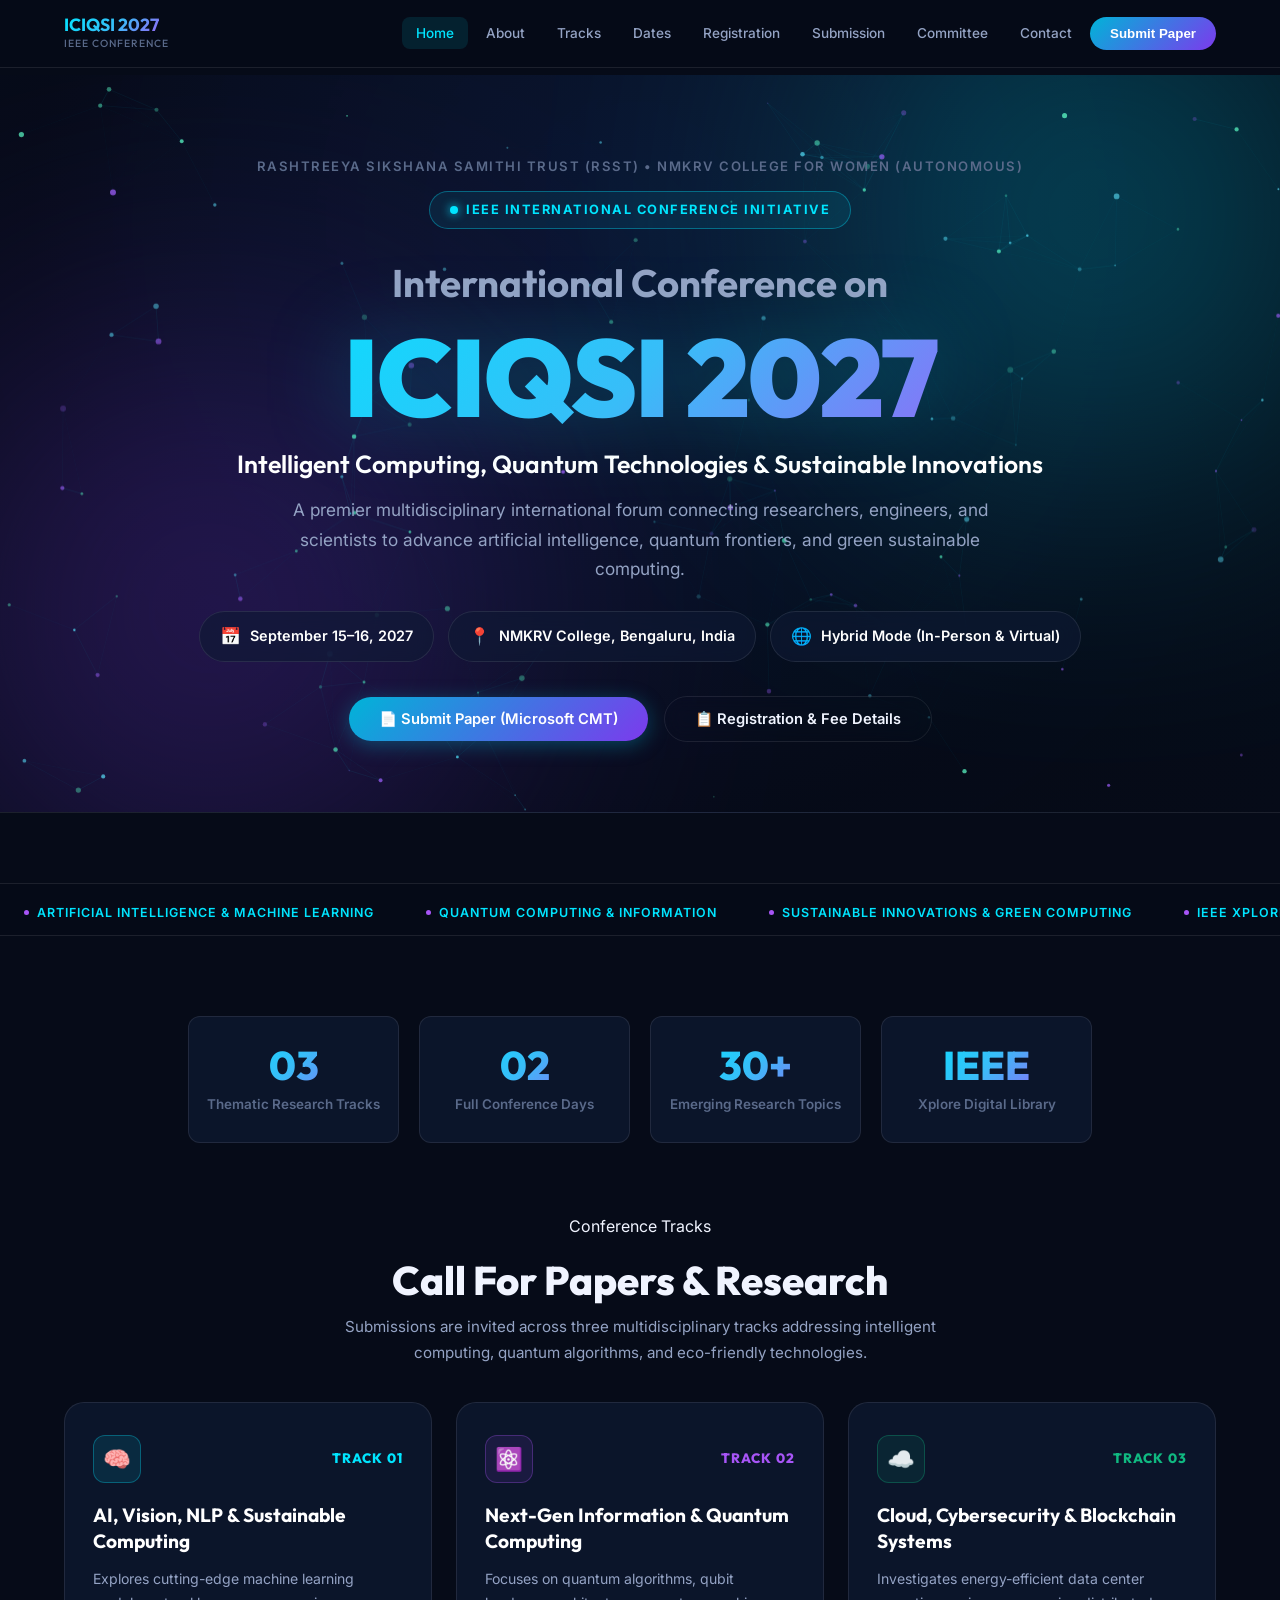
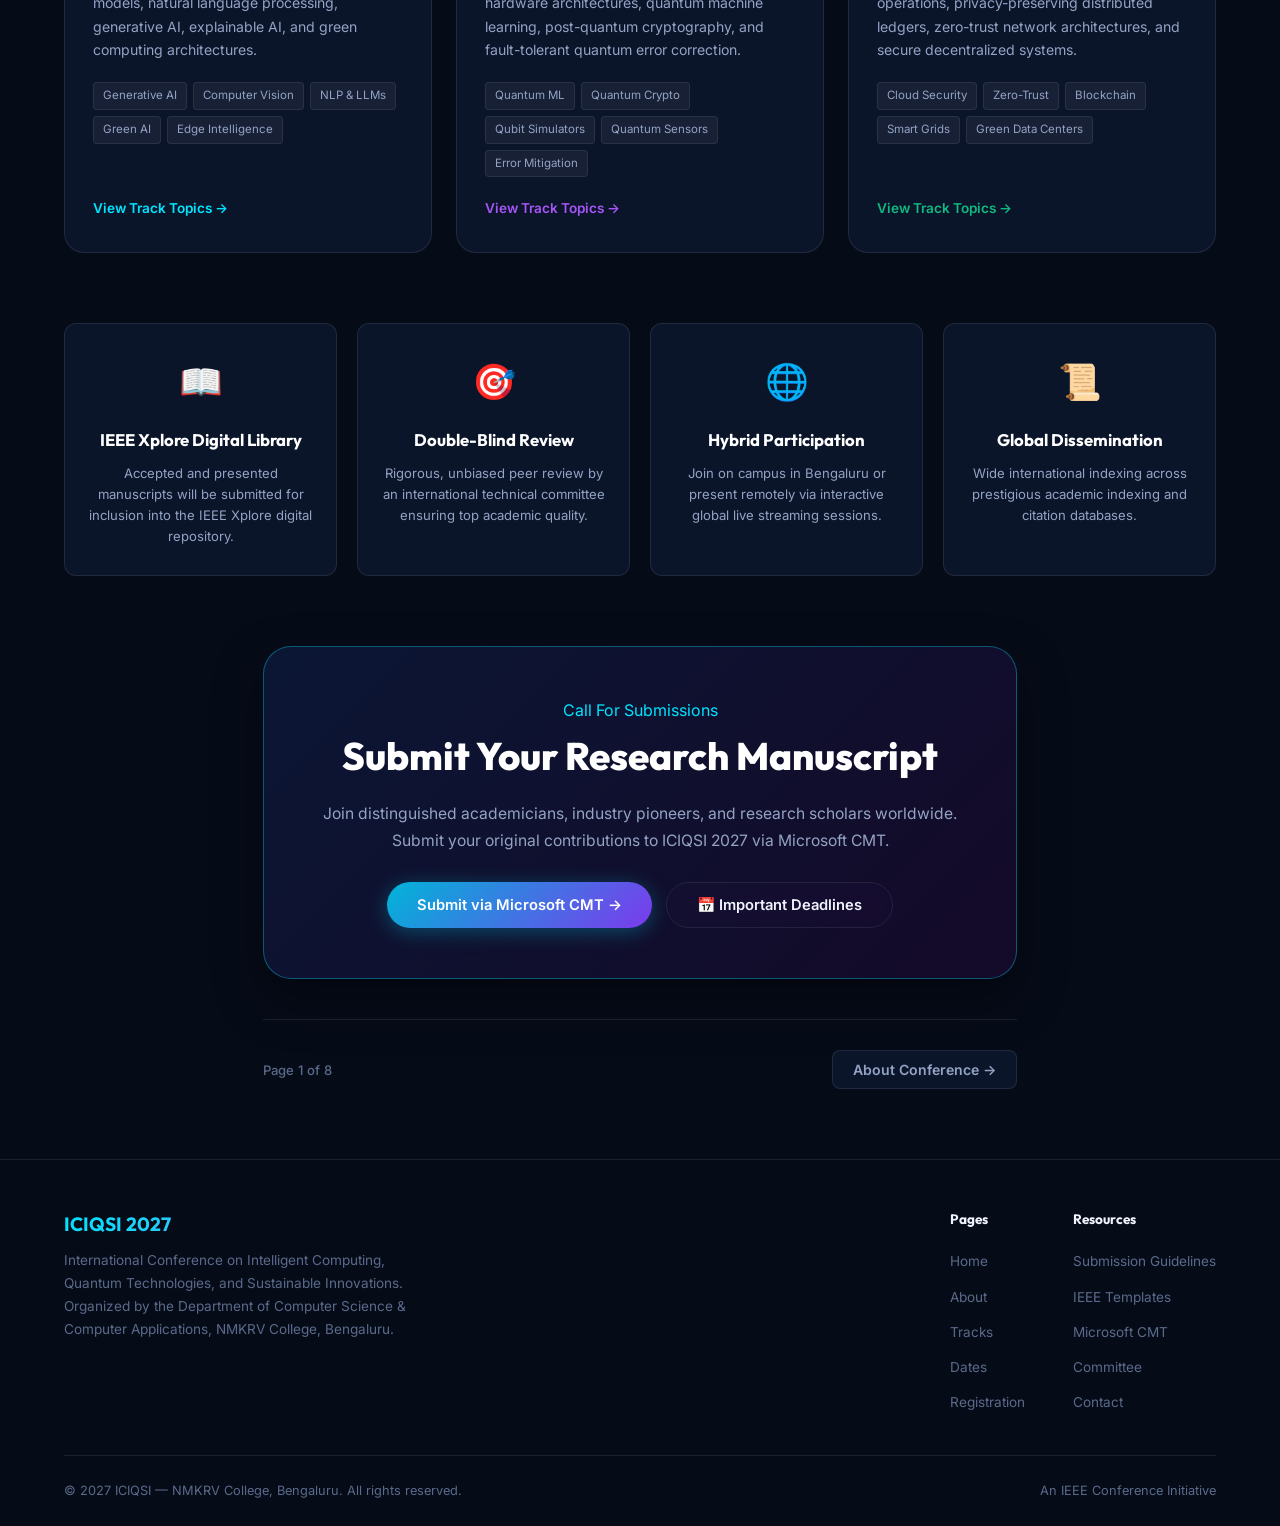
==== commit def5ae05: "Complete clean redesign of Home page: prestigious IEEE academic layout, vital stats, 3 research trac" ====
--- a/index.html
+++ b/index.html
@@ -194,269 +194,321 @@
 }
 
 /* ============================================================
-   PAGE 1: HOME (EXPANSIVE UNBOXED REDESIGN WITH TECH BACKDROPS)
+   PAGE 1: HOME (CLEAN, PRESTIGIOUS ACADEMIC REDESIGN)
    ============================================================ */
-.home-page-wrapper {
+.home-container {
   display: flex;
   flex-direction: column;
-  gap: 60px;
-  padding-bottom: 80px;
-}
-
-/* 1. Full-Width Hero Banner */
-.hero-view {
-  min-height: 85vh;
+  gap: 70px;
+  padding-bottom: 70px;
+}
+
+/* 1. Grand Hero Section */
+.hero-clean {
+  min-height: 80vh;
   display: flex;
   flex-direction: column;
   justify-content: center;
   align-items: center;
   position: relative;
   overflow: hidden;
-  padding: 100px 0 80px;
-  background: #060b18;
+  padding: 80px 24px 70px;
+  background: radial-gradient(circle at 50% 20%, rgba(13, 27, 62, 0.7) 0%, rgba(6, 11, 24, 0.95) 70%, #060b18 100%);
   border-bottom: 1px solid var(--border-glass);
-}
-.hero-bg-image {
-  position: absolute;
-  top: 0; left: 0; width: 100%; height: 100%;
-  background: url('https://images.unsplash.com/photo-1526374965328-7f61d4dc18c5?auto=format&fit=crop&w=2000&q=80') center center / cover no-repeat;
-  opacity: 0.32;
-  filter: saturate(1.4) brightness(0.9);
-  z-index: 0;
-  pointer-events: none;
-}
-.hero-bg-overlay {
-  position: absolute;
-  top: 0; left: 0; width: 100%; height: 100%;
-  background: radial-gradient(circle at 50% 30%, rgba(6, 11, 24, 0.2) 0%, rgba(6, 11, 24, 0.85) 65%, #060b18 100%),
-              linear-gradient(180deg, rgba(6, 11, 24, 0.4) 0%, #060b18 100%);
-  z-index: 1;
-  pointer-events: none;
-}
-.hero-scanline {
-  position: absolute;
-  top: 0; left: 0; width: 100%; height: 2px;
-  background: linear-gradient(90deg, transparent 0%, rgba(0, 229, 255, 0.85) 50%, transparent 100%);
-  box-shadow: 0 0 18px rgba(0, 229, 255, 0.9);
-  opacity: 0.7;
-  z-index: 1;
-  pointer-events: none;
-  animation: scanlineSweep 9s cubic-bezier(0.4, 0, 0.2, 1) infinite;
-}
-#particle-canvas { position: absolute; top: 0; left: 0; width: 100%; height: 100%; pointer-events: none; z-index: 2; }
-.hero-glow { position: absolute; border-radius: 50%; filter: blur(130px); opacity: 0.35; z-index: 1; }
-.hero-glow-1 { width: 600px; height: 600px; background: var(--accent-tertiary); top: -20%; right: -10%; }
-.hero-glow-2 { width: 500px; height: 500px; background: var(--accent-secondary); bottom: -10%; left: -10%; }
-
-/* Unboxed Hero Content Container */
-.hero-content {
+  text-align: center;
+}
+#particle-canvas { position: absolute; top: 0; left: 0; width: 100%; height: 100%; pointer-events: none; z-index: 1; }
+.hero-glow-blob { position: absolute; border-radius: 50%; filter: blur(140px); opacity: 0.3; pointer-events: none; }
+.hero-glow-cyan { width: 500px; height: 500px; background: var(--accent-primary); top: -15%; right: -5%; }
+.hero-glow-purple { width: 550px; height: 550px; background: var(--accent-tertiary); bottom: -10%; left: -5%; }
+
+.hero-inner {
   position: relative;
-  z-index: 3;
+  z-index: 2;
+  max-width: 1040px;
+  margin: 0 auto;
+}
+.hero-org-title {
+  font-size: 0.82rem;
+  font-weight: 600;
+  letter-spacing: 1.5px;
+  text-transform: uppercase;
+  color: var(--text-muted);
+  margin-bottom: 14px;
+}
+.hero-ieee-badge {
+  display: inline-flex;
+  align-items: center;
+  gap: 8px;
+  background: rgba(0, 229, 255, 0.08);
+  border: 1px solid rgba(0, 229, 255, 0.35);
+  color: var(--accent-primary);
+  padding: 7px 20px;
+  border-radius: 50px;
+  font-size: 0.8rem;
+  font-weight: 700;
+  letter-spacing: 1.5px;
+  text-transform: uppercase;
+  margin-bottom: 22px;
+}
+.hero-ieee-badge .dot {
+  width: 8px;
+  height: 8px;
+  border-radius: 50%;
+  background: var(--accent-primary);
+  box-shadow: 0 0 10px var(--accent-primary);
+  animation: pulse-dot 2s infinite;
+}
+@keyframes pulse-dot {
+  0%, 100% { opacity: 1; transform: scale(1); }
+  50% { opacity: 0.3; transform: scale(1.5); }
+}
+
+.hero-main-title {
+  font-family: var(--font-heading);
+  font-size: clamp(1.4rem, 3.2vw, 2.4rem);
+  font-weight: 700;
+  color: var(--text-secondary);
+  margin-bottom: 4px;
+}
+.hero-main-acronym {
+  font-family: var(--font-heading);
+  font-size: clamp(3.6rem, 9vw, 6.8rem);
+  font-weight: 900;
+  background: var(--gradient-text);
+  -webkit-background-clip: text;
+  -webkit-text-fill-color: transparent;
+  background-clip: text;
+  letter-spacing: -2px;
+  line-height: 1.05;
+  margin-bottom: 12px;
+  filter: drop-shadow(0 0 40px rgba(0, 229, 255, 0.25));
+}
+.hero-main-theme {
+  font-family: var(--font-heading);
+  font-size: clamp(1.1rem, 2.2vw, 1.55rem);
+  font-weight: 600;
+  color: #fff;
+  line-height: 1.4;
+  max-width: 860px;
+  margin: 0 auto 14px;
+}
+.hero-main-desc {
+  font-size: clamp(0.92rem, 1.6vw, 1.08rem);
+  color: var(--text-secondary);
+  max-width: 720px;
+  margin: 0 auto 28px;
+  line-height: 1.7;
+}
+
+/* Info Badges Strip */
+.hero-info-strip {
+  display: flex;
+  justify-content: center;
+  align-items: center;
+  gap: 14px;
+  flex-wrap: wrap;
+  margin-bottom: 34px;
+}
+.hero-info-pill {
+  display: inline-flex;
+  align-items: center;
+  gap: 9px;
+  padding: 10px 20px;
+  background: rgba(15, 25, 52, 0.65);
+  border: 1px solid var(--border-glass);
+  border-radius: 50px;
+  font-size: 0.9rem;
+  color: var(--text-secondary);
+  backdrop-filter: blur(12px);
+}
+.hero-info-pill strong { color: #fff; font-weight: 600; }
+.hero-info-pill .pill-icon { font-size: 1.05rem; }
+
+/* Hero CTA Buttons */
+.hero-cta-group {
+  display: flex;
+  justify-content: center;
+  align-items: center;
+  gap: 16px;
+  flex-wrap: wrap;
+}
+
+/* 2. Stats Counter Bar */
+.stats-clean-strip {
+  display: grid;
+  grid-template-columns: repeat(4, 1fr);
+  gap: 20px;
+  margin-top: 10px;
+}
+.stat-clean-card {
   text-align: center;
-  max-width: 1080px;
-  padding: 0 24px;
-}
-.hero-badge {
-  display: inline-flex; align-items: center; gap: 8px;
-  background: rgba(0, 229, 255, 0.1); border: 1px solid rgba(0, 229, 255, 0.4);
-  color: var(--accent-primary); padding: 8px 22px; border-radius: 50px;
-  font-size: 0.82rem; font-weight: 700; letter-spacing: 2px; text-transform: uppercase;
-  margin-bottom: 20px; box-shadow: 0 0 20px rgba(0, 229, 255, 0.15);
-}
-.hero-badge .ieee-dot { width: 8px; height: 8px; background: var(--accent-primary); border-radius: 50%; animation: pulse-dot 2s ease-in-out infinite; }
-@keyframes pulse-dot { 0%, 100% { opacity: 1; transform: scale(1); } 50% { opacity: 0.4; transform: scale(1.6); } }
-
-.hero-title { font-family: var(--font-heading); font-size: clamp(1.8rem, 4vw, 3.2rem); font-weight: 800; line-height: 1.2; margin-bottom: 6px; color: var(--text-secondary); }
-.hero-acronym { font-family: var(--font-heading); font-size: clamp(3.5rem, 8.5vw, 6.8rem); font-weight: 900; background: var(--gradient-text); -webkit-background-clip: text; -webkit-text-fill-color: transparent; background-clip: text; letter-spacing: -2px; display: block; margin-bottom: 12px; filter: drop-shadow(0 0 35px rgba(0, 229, 255, 0.3)); }
-.hero-full-name { font-family: var(--font-heading); font-size: clamp(1.1rem, 2.2vw, 1.5rem); font-weight: 600; color: #fff; letter-spacing: 0.5px; margin-bottom: 14px; max-width: 850px; margin-left: auto; margin-right: auto; }
-.hero-tagline { font-size: clamp(0.95rem, 1.6vw, 1.15rem); font-weight: 400; color: var(--text-secondary); margin-bottom: 30px; }
-
-.hero-meta { display: flex; align-items: center; justify-content: center; gap: 24px; flex-wrap: wrap; margin-bottom: 32px; }
-.hero-meta-item { display: flex; align-items: center; gap: 12px; font-size: 0.95rem; color: var(--text-secondary); background: rgba(15, 25, 50, 0.6); padding: 10px 22px; border-radius: 50px; border: 1px solid var(--border-glass); backdrop-filter: blur(12px); }
-.hero-meta-item .icon { font-size: 1.1rem; }
-.hero-meta-item strong { color: var(--text-primary); font-weight: 600; }
-.hero-buttons { display: flex; gap: 16px; justify-content: center; flex-wrap: wrap; }
-
-/* 2. Three Technology Pillar Showcase Cards */
-.tech-showcase-section {
-  padding: 20px 0;
-}
-.tech-section-header {
-  text-align: center;
-  margin-bottom: 40px;
-}
-.tech-section-header h2 {
+  padding: 26px 18px;
+  background: var(--bg-card);
+  border: 1px solid var(--border-glass);
+  border-radius: var(--radius-md);
+  backdrop-filter: blur(16px);
+}
+.stat-clean-num {
   font-family: var(--font-heading);
-  font-size: clamp(1.8rem, 3.5vw, 2.6rem);
+  font-size: 2.5rem;
   font-weight: 800;
-  margin-bottom: 10px;
-}
-.tech-section-header p {
-  color: var(--text-secondary);
-  max-width: 600px;
-  margin: 0 auto;
-  font-size: 0.95rem;
-}
-.tech-pillars-grid {
+  background: var(--gradient-text);
+  -webkit-background-clip: text;
+  -webkit-text-fill-color: transparent;
+  background-clip: text;
+  line-height: 1.1;
+  margin-bottom: 6px;
+}
+.stat-clean-lbl {
+  font-size: 0.84rem;
+  font-weight: 600;
+  color: var(--text-muted);
+}
+
+/* 3. Research Tracks Cards Grid */
+.tracks-overview-grid {
   display: grid;
   grid-template-columns: repeat(3, 1fr);
-  gap: 28px;
-}
-.tech-pillar-item {
-  position: relative;
-  border-radius: var(--radius-lg);
-  overflow: hidden;
+  gap: 24px;
+}
+.track-overview-card {
   background: var(--bg-card);
   border: 1px solid var(--border-glass);
-  min-height: 380px;
+  border-radius: var(--radius-lg);
+  padding: 32px 28px;
   display: flex;
   flex-direction: column;
-  justify-content: flex-end;
-  padding: 32px 28px;
-  transition: all var(--transition-base);
-  box-shadow: 0 10px 30px rgba(0, 0, 0, 0.35);
-}
-.tech-pillar-item:hover {
+  justify-content: space-between;
+  backdrop-filter: blur(16px);
+  transition: transform var(--transition-base), border-color var(--transition-base), box-shadow var(--transition-base);
+  cursor: pointer;
+}
+.track-overview-card:hover {
   transform: translateY(-6px);
   border-color: var(--border-glow);
   box-shadow: var(--shadow-glow);
 }
-.tech-pillar-bg {
-  position: absolute;
-  top: 0; left: 0; width: 100%; height: 100%;
-  background-size: cover;
-  background-position: center;
-  opacity: 0.25;
-  transition: transform 0.6s ease, opacity 0.4s ease;
-  z-index: 0;
-}
-.tech-pillar-item:hover .tech-pillar-bg {
-  transform: scale(1.08);
-  opacity: 0.38;
-}
-.tech-pillar-bg.bg-ai { background-image: url('https://images.unsplash.com/photo-1677442136019-21780ecad995?auto=format&fit=crop&w=1000&q=80'); }
-.tech-pillar-bg.bg-quantum { background-image: url('https://images.unsplash.com/photo-1635070041078-e363dbe005cb?auto=format&fit=crop&w=1000&q=80'); }
-.tech-pillar-bg.bg-green { background-image: url('https://images.unsplash.com/photo-1509391365360-2e959784a276?auto=format&fit=crop&w=1000&q=80'); }
-
-.tech-pillar-overlay {
-  position: absolute;
-  top: 0; left: 0; width: 100%; height: 100%;
-  background: linear-gradient(180deg, rgba(6, 11, 24, 0.2) 0%, rgba(6, 11, 24, 0.85) 60%, #060b18 100%);
-  z-index: 1;
-}
-.tech-pillar-body {
-  position: relative;
-  z-index: 2;
-}
-.tech-pillar-icon-box {
-  width: 52px; height: 52px;
+.track-card-top {
+  display: flex;
+  justify-content: space-between;
+  align-items: center;
+  margin-bottom: 20px;
+}
+.track-icon-badge {
+  width: 48px;
+  height: 48px;
   border-radius: var(--radius-md);
-  background: rgba(0, 229, 255, 0.12);
-  border: 1px solid rgba(0, 229, 255, 0.35);
-  display: flex; align-items: center; justify-content: center;
-  font-size: 1.5rem; margin-bottom: 16px;
-}
-.tech-pillar-body h3 {
+  background: rgba(0, 229, 255, 0.1);
+  border: 1px solid rgba(0, 229, 255, 0.3);
+  display: flex;
+  align-items: center;
+  justify-content: center;
+  font-size: 1.4rem;
+}
+.track-num-tag {
   font-family: var(--font-heading);
-  font-size: 1.3rem;
+  font-size: 0.85rem;
+  font-weight: 800;
+  color: var(--accent-primary);
+  letter-spacing: 1px;
+}
+.track-overview-card h3 {
+  font-family: var(--font-heading);
+  font-size: 1.2rem;
   font-weight: 700;
   color: #fff;
-  margin-bottom: 10px;
-}
-.tech-pillar-body p {
+  line-height: 1.35;
+  margin-bottom: 12px;
+}
+.track-overview-card p {
   font-size: 0.88rem;
   color: var(--text-secondary);
-  line-height: 1.6;
-  margin-bottom: 18px;
-}
-.tech-pillar-tags-list {
+  line-height: 1.7;
+  margin-bottom: 20px;
+}
+.track-topics-chips {
   display: flex;
   flex-wrap: wrap;
   gap: 6px;
-}
-.tech-tag-chip {
+  margin-bottom: 20px;
+}
+.topic-chip {
   font-size: 0.72rem;
+  padding: 3px 9px;
+  border-radius: 4px;
+  background: rgba(255, 255, 255, 0.05);
+  border: 1px solid rgba(255, 255, 255, 0.08);
+  color: var(--text-secondary);
+}
+.track-card-link {
+  font-size: 0.85rem;
   font-weight: 600;
-  padding: 4px 10px;
-  border-radius: 4px;
-  background: rgba(255, 255, 255, 0.06);
-  border: 1px solid rgba(255, 255, 255, 0.1);
   color: var(--accent-primary);
-}
-
-/* 3. Full-Width Highlights & Key Conference Features */
-.features-grid {
+  display: inline-flex;
+  align-items: center;
+  gap: 6px;
+  margin-top: auto;
+}
+
+/* 4. Conference Features (IEEE / Peer Review / Hybrid / Scopus) */
+.pillars-clean-grid {
   display: grid;
   grid-template-columns: repeat(4, 1fr);
   gap: 20px;
-  margin: 20px 0;
-}
-.feature-card {
+}
+.pillar-clean-card {
+  background: var(--bg-card);
+  border: 1px solid var(--border-glass);
+  border-radius: var(--radius-md);
   padding: 28px 22px;
   text-align: center;
-  border-radius: var(--radius-lg);
-  background: var(--bg-card);
-  border: 1px solid var(--border-glass);
   backdrop-filter: blur(16px);
   transition: transform var(--transition-base), border-color var(--transition-base);
 }
-.feature-card:hover {
+.pillar-clean-card:hover {
   transform: translateY(-4px);
   border-color: var(--border-glow);
 }
-.feature-icon-wrapper {
-  font-size: 2rem;
+.pillar-clean-icon {
+  font-size: 2.2rem;
   margin-bottom: 14px;
   display: inline-block;
 }
-.feature-card h4 {
+.pillar-clean-card h4 {
   font-family: var(--font-heading);
   font-size: 1.05rem;
   font-weight: 700;
   color: #fff;
   margin-bottom: 8px;
 }
-.feature-card p {
+.pillar-clean-card p {
   font-size: 0.82rem;
   color: var(--text-secondary);
-  line-height: 1.5;
-}
-
-/* 4. Full-Width CTA Callout Banner */
-.cta-banner-wrapper {
-  position: relative;
+  line-height: 1.6;
+}
+
+/* 5. Clean CTA Section */
+.home-cta-box {
+  background: linear-gradient(135deg, rgba(13, 27, 62, 0.75) 0%, rgba(26, 10, 46, 0.75) 100%);
+  border: 1px solid rgba(0, 229, 255, 0.35);
   border-radius: var(--radius-xl);
-  overflow: hidden;
-  padding: 60px 40px;
+  padding: 50px 36px;
   text-align: center;
-  background: linear-gradient(135deg, rgba(13, 27, 62, 0.8) 0%, rgba(26, 10, 46, 0.8) 100%);
-  border: 1px solid rgba(0, 229, 255, 0.35);
-  box-shadow: 0 20px 50px rgba(0, 0, 0, 0.45);
-}
-.cta-banner-bg {
-  position: absolute;
-  top: 0; left: 0; width: 100%; height: 100%;
-  background: url('https://images.unsplash.com/photo-1518770660439-4636190af475?auto=format&fit=crop&w=2000&q=80') center center / cover no-repeat;
-  opacity: 0.18;
-  z-index: 0;
-}
-.cta-banner-content {
-  position: relative;
-  z-index: 1;
-  max-width: 720px;
-  margin: 0 auto;
-}
-.cta-banner-content h3 {
+  box-shadow: 0 20px 50px rgba(0, 0, 0, 0.4);
+}
+.home-cta-box h3 {
   font-family: var(--font-heading);
-  font-size: clamp(1.8rem, 3.5vw, 2.5rem);
+  font-size: clamp(1.8rem, 3.5vw, 2.4rem);
   font-weight: 800;
-  margin-bottom: 14px;
   color: #fff;
-}
-.cta-banner-content p {
-  font-size: 1rem;
+  margin-bottom: 12px;
+}
+.home-cta-box p {
+  font-size: 0.98rem;
   color: var(--text-secondary);
-  margin-bottom: 28px;
+  max-width: 680px;
+  margin: 0 auto 28px;
   line-height: 1.7;
 }
 
@@ -715,173 +767,196 @@
          PAGE 1: HOME (WITH THEME ELEMENTS)
          ──────────────────────────────────────────── -->
     <section class="page-view active" id="page-home">
-      <div class="home-page-wrapper">
-
-        <!-- 1. FULL-WIDTH HERO BANNER SECTION -->
-        <div class="hero-view">
-          <div class="hero-bg-image"></div>
-          <div class="hero-bg-overlay"></div>
-          <div class="hero-scanline"></div>
-
+      <div class="home-container">
+
+        <!-- 1. GRAND HERO SECTION -->
+        <div class="hero-clean">
           <canvas id="particle-canvas"></canvas>
-          <div class="hero-glow hero-glow-1"></div>
-          <div class="hero-glow hero-glow-2"></div>
-
-          <div class="hero-content">
-            <div class="hero-badge">
-              <span class="ieee-dot"></span>
-              IEEE Conference Initiative
-            </div>
-            <h1 class="hero-title">International Conference on</h1>
-            <span class="hero-acronym">ICIQSI 2027</span>
-            <p class="hero-full-name">Intelligent Computing, Quantum Technologies &amp; Sustainable Innovations</p>
-            <p class="hero-tagline">Shaping the Future of Intelligent Computing, Quantum Frontiers, and Planetary Sustainability</p>
-
-            <!-- Core Research Focus Chips -->
-            <div class="hero-pillars-row">
-              <span class="hero-pillar-chip">🧠 Intelligent Computing &amp; AI</span>
-              <span class="hero-pillar-chip">⚛️ Quantum Technologies</span>
-              <span class="hero-pillar-chip">🌱 Sustainable Innovations</span>
-            </div>
-
-            <!-- Date & Venue -->
-            <div class="hero-meta">
-              <div class="hero-meta-item">
-                <span class="icon">📅</span>
-                <div><strong>September 15–16, 2027</strong></div>
+          <div class="hero-glow-blob hero-glow-cyan"></div>
+          <div class="hero-glow-blob hero-glow-purple"></div>
+
+          <div class="hero-inner">
+            <div class="hero-org-title">Rashtreeya Sikshana Samithi Trust (RSST) • NMKRV College for Women (Autonomous)</div>
+            <div class="hero-ieee-badge">
+              <span class="dot"></span>
+              IEEE International Conference Initiative
+            </div>
+            
+            <h1 class="hero-main-title">International Conference on</h1>
+            <div class="hero-main-acronym">ICIQSI 2027</div>
+            <h2 class="hero-main-theme">Intelligent Computing, Quantum Technologies &amp; Sustainable Innovations</h2>
+            <p class="hero-main-desc">A premier multidisciplinary international forum connecting researchers, engineers, and scientists to advance artificial intelligence, quantum frontiers, and green sustainable computing.</p>
+
+            <!-- Info Badges Strip -->
+            <div class="hero-info-strip">
+              <div class="hero-info-pill">
+                <span class="pill-icon">📅</span>
+                <span><strong>September 15–16, 2027</strong></span>
               </div>
-              <div class="hero-meta-item">
-                <span class="icon">📍</span>
-                <div><strong>NMKRV College, Bengaluru</strong></div>
+              <div class="hero-info-pill">
+                <span class="pill-icon">📍</span>
+                <span><strong>NMKRV College, Bengaluru, India</strong></span>
               </div>
-            </div>
-
-            <!-- Actions -->
-            <div class="hero-buttons">
-              <button onclick="navigateTo('submission')" class="btn btn-primary">📄 Submit Paper</button>
-              <button onclick="navigateTo('registration')" class="btn btn-secondary">Register Now →</button>
-            </div>
-          </div>
-        </div>
-
-        <!-- 2. THEME TICKER MARQUEE -->
+              <div class="hero-info-pill">
+                <span class="pill-icon">🌐</span>
+                <span><strong>Hybrid Mode (In-Person &amp; Virtual)</strong></span>
+              </div>
+            </div>
+
+            <!-- CTA Buttons -->
+            <div class="hero-cta-group">
+              <button onclick="navigateTo('submission')" class="btn btn-primary">📄 Submit Paper (Microsoft CMT)</button>
+              <button onclick="navigateTo('registration')" class="btn btn-secondary">📋 Registration &amp; Fee Details</button>
+            </div>
+          </div>
+        </div>
+
+        <!-- 2. ANIMATED TICKER MARQUEE -->
         <div class="theme-ticker">
           <div class="ticker-track">
-            <span class="ticker-item"><span class="ticker-dot"></span> ARTIFICIAL INTELLIGENCE</span>
-            <span class="ticker-item"><span class="ticker-dot"></span> QUANTUM COMPUTING</span>
-            <span class="ticker-item"><span class="ticker-dot"></span> SUSTAINABLE INNOVATIONS</span>
-            <span class="ticker-item"><span class="ticker-dot"></span> DOUBLE-BLIND PEER REVIEW</span>
-            <span class="ticker-item"><span class="ticker-dot"></span> IEEE XPLORE PUBLICATION</span>
-            <span class="ticker-item"><span class="ticker-dot"></span> GREEN DATA CENTERS</span>
-            <span class="ticker-item"><span class="ticker-dot"></span> CYBERSECURITY &amp; BLOCKCHAIN</span>
-            <span class="ticker-item"><span class="ticker-dot"></span> ARTIFICIAL INTELLIGENCE</span>
-            <span class="ticker-item"><span class="ticker-dot"></span> QUANTUM COMPUTING</span>
-            <span class="ticker-item"><span class="ticker-dot"></span> SUSTAINABLE INNOVATIONS</span>
-            <span class="ticker-item"><span class="ticker-dot"></span> DOUBLE-BLIND PEER REVIEW</span>
-            <span class="ticker-item"><span class="ticker-dot"></span> IEEE XPLORE PUBLICATION</span>
-          </div>
-        </div>
-
-        <!-- 3. THREE CORE TECHNOLOGY PILLARS SHOWCASE -->
-        <div class="container tech-showcase-section">
-          <div class="tech-section-header">
-            <span class="section-label">Core Research Pillars</span>
-            <h2>Advancing Next-Gen <span class="gradient-text">Computing Frontiers</span></h2>
-            <p>Explore the multidisciplinary tracks bringing together breakthrough research across AI, quantum mechanics, and eco-sustainable digital systems.</p>
-          </div>
-
-          <div class="tech-pillars-grid">
-            <!-- Pillar 1: Intelligent Computing -->
-            <div class="tech-pillar-item" onclick="navigateTo('tracks')">
-              <div class="tech-pillar-bg bg-ai"></div>
-              <div class="tech-pillar-overlay"></div>
-              <div class="tech-pillar-body">
-                <div class="tech-pillar-icon-box">🧠</div>
-                <h3>Intelligent Computing &amp; AI</h3>
-                <p>Advanced machine learning models, generative AI architectures, computer vision algorithms, and NLP systems driving modern intelligence.</p>
-                <div class="tech-pillar-tags-list">
-                  <span class="tech-tag-chip">Generative AI</span>
-                  <span class="tech-tag-chip">Computer Vision</span>
-                  <span class="tech-tag-chip">LLMs</span>
-                  <span class="tech-tag-chip">Explainable AI</span>
+            <span class="ticker-item"><span class="ticker-dot"></span> ARTIFICIAL INTELLIGENCE &amp; MACHINE LEARNING</span>
+            <span class="ticker-item"><span class="ticker-dot"></span> QUANTUM COMPUTING &amp; INFORMATION</span>
+            <span class="ticker-item"><span class="ticker-dot"></span> SUSTAINABLE INNOVATIONS &amp; GREEN COMPUTING</span>
+            <span class="ticker-item"><span class="ticker-dot"></span> IEEE XPLORE DIGITAL LIBRARY INCLUSION</span>
+            <span class="ticker-item"><span class="ticker-dot"></span> DOUBLE-BLIND PEER REVIEW PROCESS</span>
+            <span class="ticker-item"><span class="ticker-dot"></span> SCOPUS INDEXED PROCEEDINGS</span>
+            <span class="ticker-item"><span class="ticker-dot"></span> ARTIFICIAL INTELLIGENCE &amp; MACHINE LEARNING</span>
+            <span class="ticker-item"><span class="ticker-dot"></span> QUANTUM COMPUTING &amp; INFORMATION</span>
+            <span class="ticker-item"><span class="ticker-dot"></span> SUSTAINABLE INNOVATIONS &amp; GREEN COMPUTING</span>
+            <span class="ticker-item"><span class="ticker-dot"></span> IEEE XPLORE DIGITAL LIBRARY INCLUSION</span>
+            <span class="ticker-item"><span class="ticker-dot"></span> DOUBLE-BLIND PEER REVIEW PROCESS</span>
+            <span class="ticker-item"><span class="ticker-dot"></span> SCOPUS INDEXED PROCEEDINGS</span>
+          </div>
+        </div>
+
+        <!-- 3. CONFERENCE VITAL STATS -->
+        <div class="container">
+          <div class="stats-clean-strip">
+            <div class="stat-clean-card">
+              <div class="stat-clean-num">03</div>
+              <div class="stat-clean-lbl">Thematic Research Tracks</div>
+            </div>
+            <div class="stat-clean-card">
+              <div class="stat-clean-num">02</div>
+              <div class="stat-clean-lbl">Full Conference Days</div>
+            </div>
+            <div class="stat-clean-card">
+              <div class="stat-clean-num">30+</div>
+              <div class="stat-clean-lbl">Emerging Research Topics</div>
+            </div>
+            <div class="stat-clean-card">
+              <div class="stat-clean-num">IEEE</div>
+              <div class="stat-clean-lbl">Xplore Digital Library</div>
+            </div>
+          </div>
+        </div>
+
+        <!-- 4. CORE RESEARCH TRACKS (3 CLEAN CARDS) -->
+        <div class="container">
+          <div style="text-align:center;margin-bottom:36px;">
+            <span class="section-label">Conference Tracks</span>
+            <h2 style="font-family:var(--font-heading);font-size:clamp(1.8rem,3.5vw,2.5rem);font-weight:800;margin-top:6px;">Call For <span class="gradient-text">Papers &amp; Research</span></h2>
+            <p style="color:var(--text-secondary);max-width:620px;margin:0 auto;font-size:0.95rem;">Submissions are invited across three multidisciplinary tracks addressing intelligent computing, quantum algorithms, and eco-friendly technologies.</p>
+          </div>
+
+          <div class="tracks-overview-grid">
+            <!-- Track 1 -->
+            <div class="track-overview-card" onclick="navigateTo('tracks')">
+              <div>
+                <div class="track-card-top">
+                  <div class="track-icon-badge">🧠</div>
+                  <span class="track-num-tag">TRACK 01</span>
+                </div>
+                <h3>AI, Vision, NLP &amp; Sustainable Computing</h3>
+                <p>Explores cutting-edge machine learning models, natural language processing, generative AI, explainable AI, and green computing architectures.</p>
+                <div class="track-topics-chips">
+                  <span class="topic-chip">Generative AI</span>
+                  <span class="topic-chip">Computer Vision</span>
+                  <span class="topic-chip">NLP &amp; LLMs</span>
+                  <span class="topic-chip">Green AI</span>
+                  <span class="topic-chip">Edge Intelligence</span>
                 </div>
               </div>
-            </div>
-
-            <!-- Pillar 2: Quantum Technologies -->
-            <div class="tech-pillar-item" onclick="navigateTo('tracks')">
-              <div class="tech-pillar-bg bg-quantum"></div>
-              <div class="tech-pillar-overlay"></div>
-              <div class="tech-pillar-body">
-                <div class="tech-pillar-icon-box" style="border-color:rgba(168,85,247,0.4);background:rgba(168,85,247,0.12);">⚛️</div>
-                <h3>Quantum Technologies</h3>
-                <p>Harnessing quantum superposition and entanglement for revolutionary computation speeds, quantum cryptography, and QML algorithms.</p>
-                <div class="tech-pillar-tags-list">
-                  <span class="tech-tag-chip">Quantum ML</span>
-                  <span class="tech-tag-chip">Qubits</span>
-                  <span class="tech-tag-chip">Q-Crypto</span>
-                  <span class="tech-tag-chip">Optimization</span>
+              <span class="track-card-link">View Track Topics →</span>
+            </div>
+
+            <!-- Track 2 -->
+            <div class="track-overview-card" onclick="navigateTo('tracks')">
+              <div>
+                <div class="track-card-top">
+                  <div class="track-icon-badge" style="background:rgba(168,85,247,0.1);border-color:rgba(168,85,247,0.3);">⚛️</div>
+                  <span class="track-num-tag" style="color:#a855f7;">TRACK 02</span>
+                </div>
+                <h3>Next-Gen Information &amp; Quantum Computing</h3>
+                <p>Focuses on quantum algorithms, qubit hardware architectures, quantum machine learning, post-quantum cryptography, and fault-tolerant quantum error correction.</p>
+                <div class="track-topics-chips">
+                  <span class="topic-chip">Quantum ML</span>
+                  <span class="topic-chip">Quantum Crypto</span>
+                  <span class="topic-chip">Qubit Simulators</span>
+                  <span class="topic-chip">Quantum Sensors</span>
+                  <span class="topic-chip">Error Mitigation</span>
                 </div>
               </div>
-            </div>
-
-            <!-- Pillar 3: Sustainable Innovations -->
-            <div class="tech-pillar-item" onclick="navigateTo('tracks')">
-              <div class="tech-pillar-bg bg-green"></div>
-              <div class="tech-pillar-overlay"></div>
-              <div class="tech-pillar-body">
-                <div class="tech-pillar-icon-box" style="border-color:rgba(16,185,129,0.4);background:rgba(16,185,129,0.12);">🌱</div>
-                <h3>Sustainable Innovations</h3>
-                <p>Pioneering green data centers, carbon-aware cloud systems, energy-efficient AI algorithms, and environmentally sustainable digital transformation.</p>
-                <div class="tech-pillar-tags-list">
-                  <span class="tech-tag-chip">Green AI</span>
-                  <span class="tech-tag-chip">Carbon-Aware</span>
-                  <span class="tech-tag-chip">Eco-Datacenters</span>
-                  <span class="tech-tag-chip">Clean Tech</span>
+              <span class="track-card-link" style="color:#a855f7;">View Track Topics →</span>
+            </div>
+
+            <!-- Track 3 -->
+            <div class="track-overview-card" onclick="navigateTo('tracks')">
+              <div>
+                <div class="track-card-top">
+                  <div class="track-icon-badge" style="background:rgba(16,185,129,0.1);border-color:rgba(16,185,129,0.3);">☁️</div>
+                  <span class="track-num-tag" style="color:#10b981;">TRACK 03</span>
+                </div>
+                <h3>Cloud, Cybersecurity &amp; Blockchain Systems</h3>
+                <p>Investigates energy-efficient data center operations, privacy-preserving distributed ledgers, zero-trust network architectures, and secure decentralized systems.</p>
+                <div class="track-topics-chips">
+                  <span class="topic-chip">Cloud Security</span>
+                  <span class="topic-chip">Zero-Trust</span>
+                  <span class="topic-chip">Blockchain</span>
+                  <span class="topic-chip">Smart Grids</span>
+                  <span class="topic-chip">Green Data Centers</span>
                 </div>
               </div>
-            </div>
-          </div>
-        </div>
-
-        <!-- 4. KEY CONFERENCE FEATURES & VALUE PROPOSITION -->
+              <span class="track-card-link" style="color:#10b981;">View Track Topics →</span>
+            </div>
+          </div>
+        </div>
+
+        <!-- 5. CONFERENCE VALUES & STANDARDS -->
         <div class="container">
-          <div class="features-grid">
-            <div class="feature-card">
-              <div class="feature-icon-wrapper">📖</div>
-              <h4>IEEE Xplore Library</h4>
-              <p>Accepted and presented papers will be submitted for inclusion into the IEEE Xplore digital repository.</p>
-            </div>
-            <div class="feature-card">
-              <div class="feature-icon-wrapper">🎯</div>
+          <div class="pillars-clean-grid">
+            <div class="pillar-clean-card">
+              <span class="pillar-clean-icon">📖</span>
+              <h4>IEEE Xplore Digital Library</h4>
+              <p>Accepted and presented manuscripts will be submitted for inclusion into the IEEE Xplore digital repository.</p>
+            </div>
+            <div class="pillar-clean-card">
+              <span class="pillar-clean-icon">🎯</span>
               <h4>Double-Blind Review</h4>
-              <p>Rigorous, unbiased peer review by an international technical committee ensuring academic excellence.</p>
-            </div>
-            <div class="feature-card">
-              <div class="feature-icon-wrapper">🌐</div>
+              <p>Rigorous, unbiased peer review by an international technical committee ensuring top academic quality.</p>
+            </div>
+            <div class="pillar-clean-card">
+              <span class="pillar-clean-icon">🌐</span>
               <h4>Hybrid Participation</h4>
-              <p>Seamless in-person sessions at NMKRV College, Bengaluru, alongside virtual interactive broadcasts.</p>
-            </div>
-            <div class="feature-card">
-              <div class="feature-icon-wrapper">📜</div>
-              <h4>Scopus Indexed</h4>
-              <p>High-impact global dissemination and international indexing across leading research citation databases.</p>
-            </div>
-          </div>
-        </div>
-
-        <!-- 5. CALL TO ACTION BANNER (UNBOXED FULL-WIDTH CONTAINER) -->
+              <p>Join on campus in Bengaluru or present remotely via interactive global live streaming sessions.</p>
+            </div>
+            <div class="pillar-clean-card">
+              <span class="pillar-clean-icon">📜</span>
+              <h4>Global Dissemination</h4>
+              <p>Wide international indexing across prestigious academic indexing and citation databases.</p>
+            </div>
+          </div>
+        </div>
+
+        <!-- 6. CLEAN CTA & DEADLINES BANNER -->
         <div class="container">
-          <div class="cta-banner-wrapper">
-            <div class="cta-banner-bg"></div>
-            <div class="cta-banner-content">
-              <span class="section-label" style="color:var(--accent-primary);">Call for Papers</span>
-              <h3>Submit Your Breakthrough Research</h3>
-              <p>Join world-renowned researchers, academicians, and tech industry leaders at ICIQSI 2027. Share your innovative findings on a prestigious global platform.</p>
-              <div style="display:flex;gap:14px;justify-content:center;flex-wrap:wrap;">
-                <button onclick="navigateTo('submission')" class="btn btn-primary">Submit Paper via Microsoft CMT →</button>
-                <a href="https://www.ieee.org/conferences/publishing/templates" target="_blank" rel="noopener noreferrer" class="btn btn-secondary">📥 IEEE Template</a>
-              </div>
+          <div class="home-cta-box">
+            <span class="section-label" style="color:var(--accent-primary);">Call For Submissions</span>
+            <h3>Submit Your Research Manuscript</h3>
+            <p>Join distinguished academicians, industry pioneers, and research scholars worldwide. Submit your original contributions to ICIQSI 2027 via Microsoft CMT.</p>
+            <div style="display:flex;gap:14px;justify-content:center;flex-wrap:wrap;">
+              <button onclick="navigateTo('submission')" class="btn btn-primary">Submit via Microsoft CMT →</button>
+              <button onclick="navigateTo('dates')" class="btn btn-secondary">📅 Important Deadlines</button>
             </div>
           </div>
 
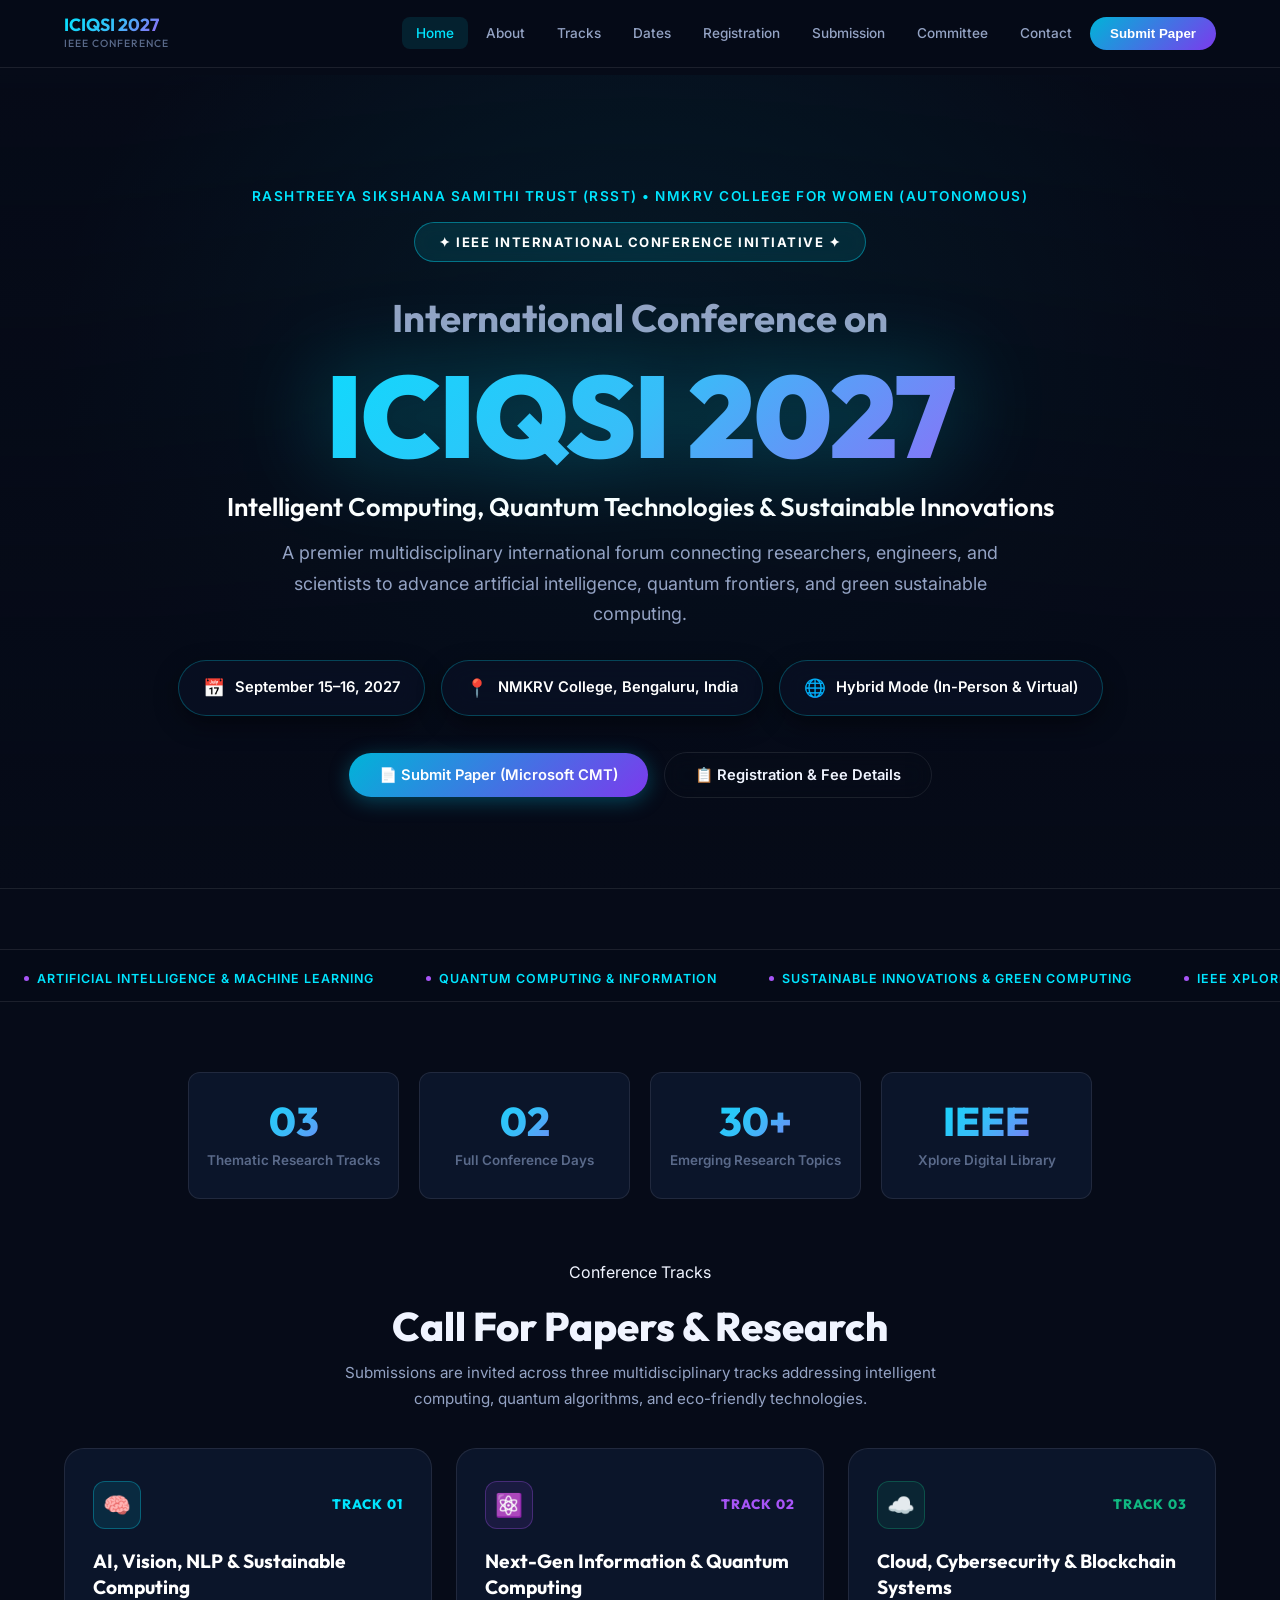
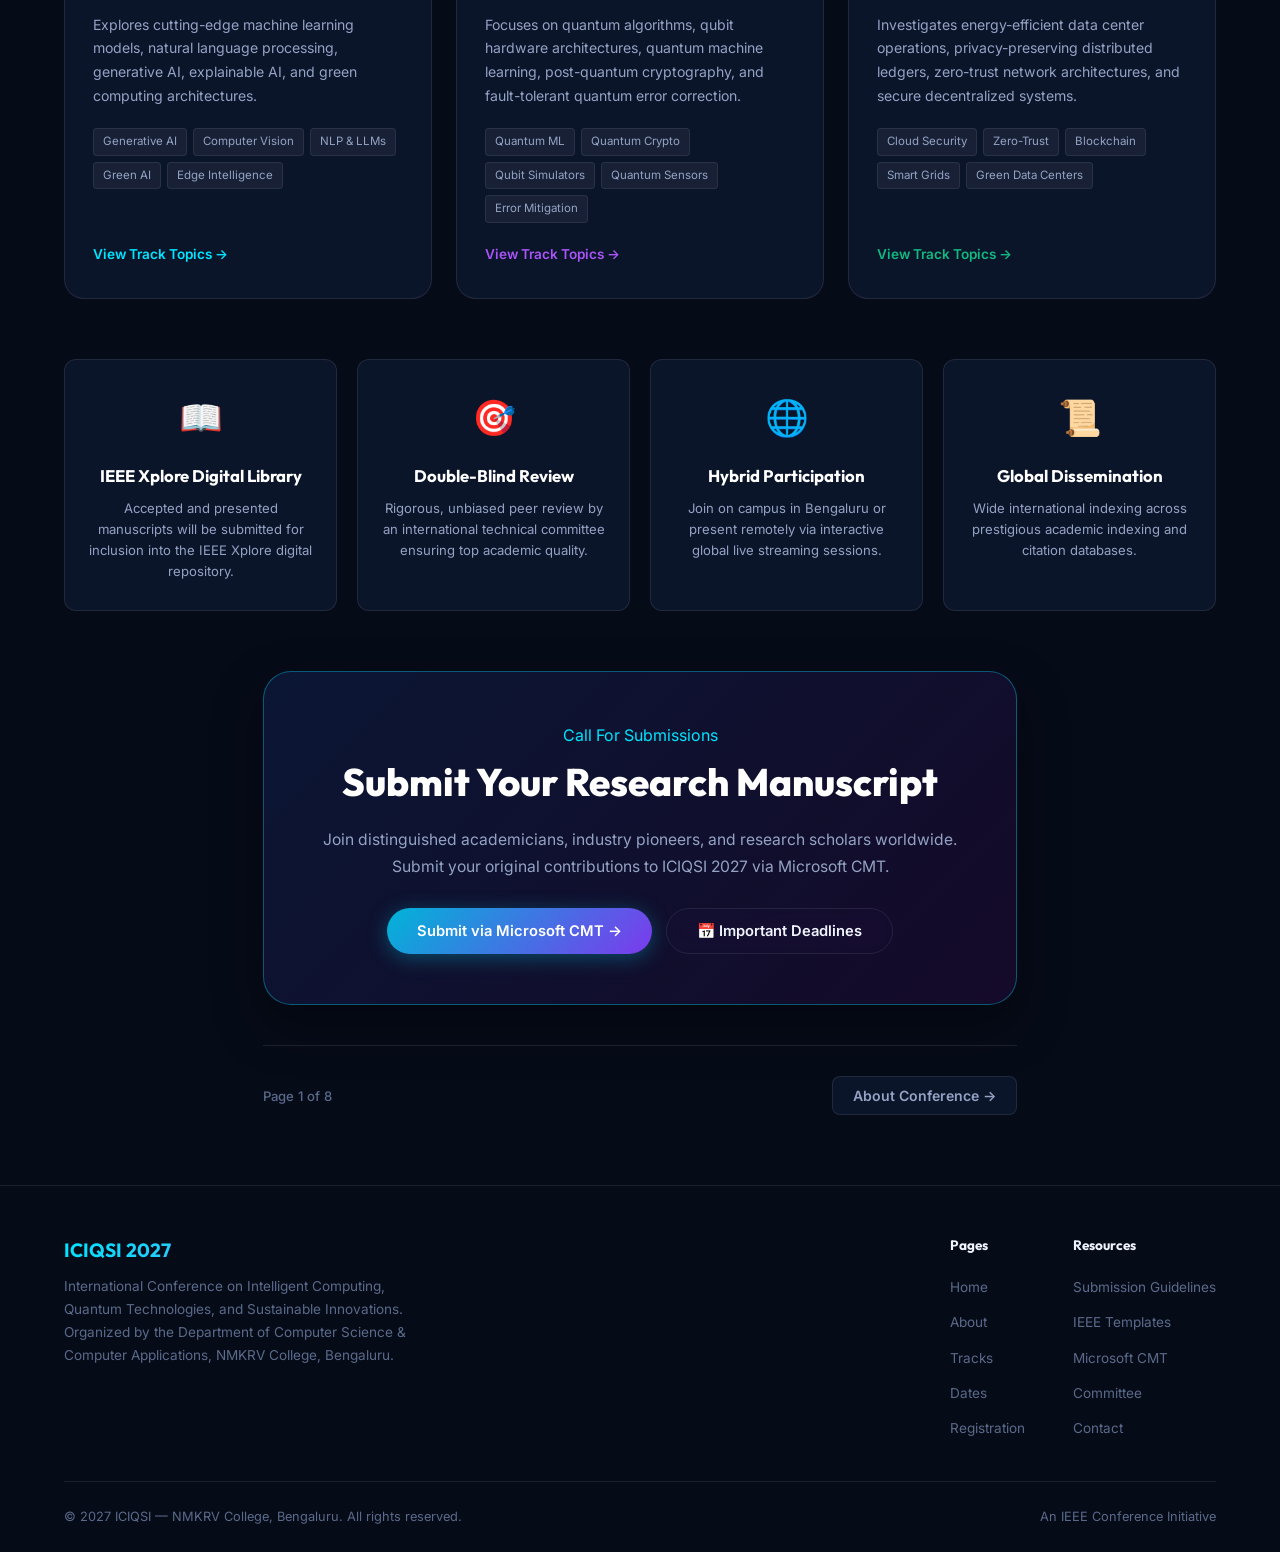
==== commit 3628f52e: "Completely clean and redesign Home banner: static high-res tech background image with rich gradient " ====
--- a/index.html
+++ b/index.html
@@ -194,74 +194,65 @@
 }
 
 /* ============================================================
-   PAGE 1: HOME (CLEAN, PRESTIGIOUS ACADEMIC REDESIGN)
+   PAGE 1: HOME (STATIC GRADIENT IMAGE BANNER & NEW LOOK)
    ============================================================ */
 .home-container {
   display: flex;
   flex-direction: column;
-  gap: 70px;
+  gap: 60px;
   padding-bottom: 70px;
 }
 
-/* 1. Grand Hero Section */
-.hero-clean {
-  min-height: 80vh;
+/* 1. Static Gradient Image Hero Banner */
+.hero-banner {
+  min-height: 85vh;
   display: flex;
   flex-direction: column;
   justify-content: center;
   align-items: center;
   position: relative;
   overflow: hidden;
-  padding: 80px 24px 70px;
-  background: radial-gradient(circle at 50% 20%, rgba(13, 27, 62, 0.7) 0%, rgba(6, 11, 24, 0.95) 70%, #060b18 100%);
+  padding: 110px 24px 90px;
+  text-align: center;
+  background-image: 
+    linear-gradient(180deg, rgba(6, 11, 24, 0.45) 0%, rgba(6, 11, 24, 0.78) 55%, #060b18 100%),
+    radial-gradient(ellipse at 50% 35%, rgba(0, 229, 255, 0.15) 0%, transparent 65%),
+    url('https://images.unsplash.com/photo-1451187580459-43490279c0fa?auto=format&fit=crop&w=2000&q=80');
+  background-size: cover;
+  background-position: center 30%;
+  background-repeat: no-repeat;
   border-bottom: 1px solid var(--border-glass);
-  text-align: center;
-}
-#particle-canvas { position: absolute; top: 0; left: 0; width: 100%; height: 100%; pointer-events: none; z-index: 1; }
-.hero-glow-blob { position: absolute; border-radius: 50%; filter: blur(140px); opacity: 0.3; pointer-events: none; }
-.hero-glow-cyan { width: 500px; height: 500px; background: var(--accent-primary); top: -15%; right: -5%; }
-.hero-glow-purple { width: 550px; height: 550px; background: var(--accent-tertiary); bottom: -10%; left: -5%; }
+}
 
 .hero-inner {
   position: relative;
   z-index: 2;
-  max-width: 1040px;
+  max-width: 1060px;
   margin: 0 auto;
 }
 .hero-org-title {
-  font-size: 0.82rem;
+  font-size: 0.85rem;
   font-weight: 600;
   letter-spacing: 1.5px;
   text-transform: uppercase;
-  color: var(--text-muted);
+  color: var(--accent-primary);
   margin-bottom: 14px;
 }
 .hero-ieee-badge {
   display: inline-flex;
   align-items: center;
   gap: 8px;
-  background: rgba(0, 229, 255, 0.08);
-  border: 1px solid rgba(0, 229, 255, 0.35);
-  color: var(--accent-primary);
-  padding: 7px 20px;
+  background: rgba(0, 229, 255, 0.1);
+  border: 1px solid rgba(0, 229, 255, 0.4);
+  color: #fff;
+  padding: 8px 24px;
   border-radius: 50px;
-  font-size: 0.8rem;
+  font-size: 0.82rem;
   font-weight: 700;
   letter-spacing: 1.5px;
   text-transform: uppercase;
-  margin-bottom: 22px;
-}
-.hero-ieee-badge .dot {
-  width: 8px;
-  height: 8px;
-  border-radius: 50%;
-  background: var(--accent-primary);
-  box-shadow: 0 0 10px var(--accent-primary);
-  animation: pulse-dot 2s infinite;
-}
-@keyframes pulse-dot {
-  0%, 100% { opacity: 1; transform: scale(1); }
-  50% { opacity: 0.3; transform: scale(1.5); }
+  margin-bottom: 24px;
+  backdrop-filter: blur(10px);
 }
 
 .hero-main-title {
@@ -273,7 +264,7 @@
 }
 .hero-main-acronym {
   font-family: var(--font-heading);
-  font-size: clamp(3.6rem, 9vw, 6.8rem);
+  font-size: clamp(3.8rem, 9.5vw, 7.2rem);
   font-weight: 900;
   background: var(--gradient-text);
   -webkit-background-clip: text;
@@ -282,22 +273,22 @@
   letter-spacing: -2px;
   line-height: 1.05;
   margin-bottom: 12px;
-  filter: drop-shadow(0 0 40px rgba(0, 229, 255, 0.25));
+  filter: drop-shadow(0 0 45px rgba(0, 229, 255, 0.35));
 }
 .hero-main-theme {
   font-family: var(--font-heading);
-  font-size: clamp(1.1rem, 2.2vw, 1.55rem);
+  font-size: clamp(1.15rem, 2.3vw, 1.6rem);
   font-weight: 600;
   color: #fff;
   line-height: 1.4;
-  max-width: 860px;
+  max-width: 880px;
   margin: 0 auto 14px;
 }
 .hero-main-desc {
-  font-size: clamp(0.92rem, 1.6vw, 1.08rem);
+  font-size: clamp(0.94rem, 1.6vw, 1.12rem);
   color: var(--text-secondary);
-  max-width: 720px;
-  margin: 0 auto 28px;
+  max-width: 740px;
+  margin: 0 auto 30px;
   line-height: 1.7;
 }
 
@@ -306,24 +297,25 @@
   display: flex;
   justify-content: center;
   align-items: center;
-  gap: 14px;
+  gap: 16px;
   flex-wrap: wrap;
-  margin-bottom: 34px;
+  margin-bottom: 36px;
 }
 .hero-info-pill {
   display: inline-flex;
   align-items: center;
-  gap: 9px;
-  padding: 10px 20px;
-  background: rgba(15, 25, 52, 0.65);
-  border: 1px solid var(--border-glass);
+  gap: 10px;
+  padding: 12px 24px;
+  background: rgba(8, 16, 36, 0.75);
+  border: 1px solid rgba(0, 229, 255, 0.25);
   border-radius: 50px;
-  font-size: 0.9rem;
+  font-size: 0.92rem;
   color: var(--text-secondary);
-  backdrop-filter: blur(12px);
+  backdrop-filter: blur(16px);
+  box-shadow: 0 8px 24px rgba(0, 0, 0, 0.4);
 }
 .hero-info-pill strong { color: #fff; font-weight: 600; }
-.hero-info-pill .pill-icon { font-size: 1.05rem; }
+.hero-info-pill .pill-icon { font-size: 1.1rem; }
 
 /* Hero CTA Buttons */
 .hero-cta-group {
@@ -769,17 +761,12 @@
     <section class="page-view active" id="page-home">
       <div class="home-container">
 
-        <!-- 1. GRAND HERO SECTION -->
-        <div class="hero-clean">
-          <canvas id="particle-canvas"></canvas>
-          <div class="hero-glow-blob hero-glow-cyan"></div>
-          <div class="hero-glow-blob hero-glow-purple"></div>
-
+        <!-- 1. STATIC GRADIENT IMAGE HERO BANNER -->
+        <div class="hero-banner">
           <div class="hero-inner">
             <div class="hero-org-title">Rashtreeya Sikshana Samithi Trust (RSST) • NMKRV College for Women (Autonomous)</div>
             <div class="hero-ieee-badge">
-              <span class="dot"></span>
-              IEEE International Conference Initiative
+              ✦ IEEE International Conference Initiative ✦
             </div>
             
             <h1 class="hero-main-title">International Conference on</h1>
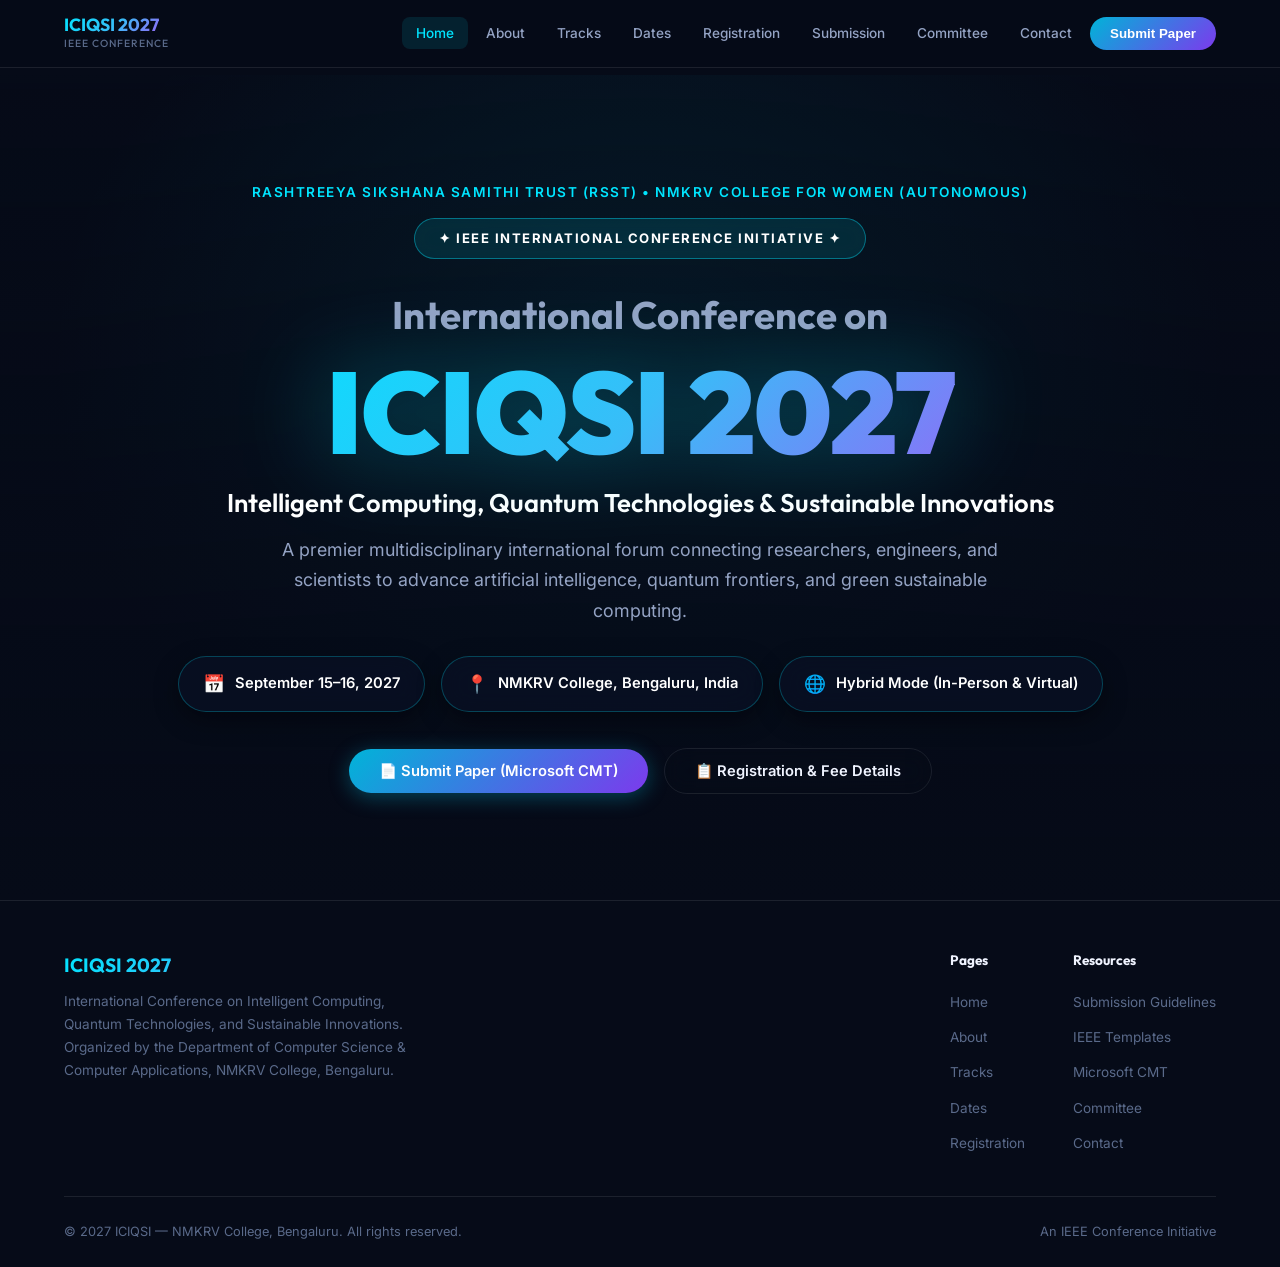
==== commit 55d09c28: "Keep only the full-screen hero banner on the Home page as requested" ====
--- a/index.html
+++ b/index.html
@@ -194,25 +194,17 @@
 }
 
 /* ============================================================
-   PAGE 1: HOME (STATIC GRADIENT IMAGE BANNER & NEW LOOK)
+   PAGE 1: HOME (EXCLUSIVE FULL-SCREEN HERO BANNER)
    ============================================================ */
-.home-container {
-  display: flex;
-  flex-direction: column;
-  gap: 60px;
-  padding-bottom: 70px;
-}
-
-/* 1. Static Gradient Image Hero Banner */
 .hero-banner {
-  min-height: 85vh;
+  min-height: calc(100vh - 75px);
   display: flex;
   flex-direction: column;
   justify-content: center;
   align-items: center;
   position: relative;
   overflow: hidden;
-  padding: 110px 24px 90px;
+  padding: 60px 24px;
   text-align: center;
   background-image: 
     linear-gradient(180deg, rgba(6, 11, 24, 0.45) 0%, rgba(6, 11, 24, 0.78) 55%, #060b18 100%),
@@ -221,7 +213,6 @@
   background-size: cover;
   background-position: center 30%;
   background-repeat: no-repeat;
-  border-bottom: 1px solid var(--border-glass);
 }
 
 .hero-inner {
@@ -759,201 +750,41 @@
          PAGE 1: HOME (WITH THEME ELEMENTS)
          ──────────────────────────────────────────── -->
     <section class="page-view active" id="page-home">
-      <div class="home-container">
-
-        <!-- 1. STATIC GRADIENT IMAGE HERO BANNER -->
-        <div class="hero-banner">
-          <div class="hero-inner">
-            <div class="hero-org-title">Rashtreeya Sikshana Samithi Trust (RSST) • NMKRV College for Women (Autonomous)</div>
-            <div class="hero-ieee-badge">
-              ✦ IEEE International Conference Initiative ✦
+      <!-- 1. FULL-SCREEN STATIC GRADIENT IMAGE HERO BANNER -->
+      <div class="hero-banner">
+        <div class="hero-inner">
+          <div class="hero-org-title">Rashtreeya Sikshana Samithi Trust (RSST) • NMKRV College for Women (Autonomous)</div>
+          <div class="hero-ieee-badge">
+            ✦ IEEE International Conference Initiative ✦
+          </div>
+          
+          <h1 class="hero-main-title">International Conference on</h1>
+          <div class="hero-main-acronym">ICIQSI 2027</div>
+          <h2 class="hero-main-theme">Intelligent Computing, Quantum Technologies &amp; Sustainable Innovations</h2>
+          <p class="hero-main-desc">A premier multidisciplinary international forum connecting researchers, engineers, and scientists to advance artificial intelligence, quantum frontiers, and green sustainable computing.</p>
+
+          <!-- Info Badges Strip -->
+          <div class="hero-info-strip">
+            <div class="hero-info-pill">
+              <span class="pill-icon">📅</span>
+              <span><strong>September 15–16, 2027</strong></span>
             </div>
-            
-            <h1 class="hero-main-title">International Conference on</h1>
-            <div class="hero-main-acronym">ICIQSI 2027</div>
-            <h2 class="hero-main-theme">Intelligent Computing, Quantum Technologies &amp; Sustainable Innovations</h2>
-            <p class="hero-main-desc">A premier multidisciplinary international forum connecting researchers, engineers, and scientists to advance artificial intelligence, quantum frontiers, and green sustainable computing.</p>
-
-            <!-- Info Badges Strip -->
-            <div class="hero-info-strip">
-              <div class="hero-info-pill">
-                <span class="pill-icon">📅</span>
-                <span><strong>September 15–16, 2027</strong></span>
-              </div>
-              <div class="hero-info-pill">
-                <span class="pill-icon">📍</span>
-                <span><strong>NMKRV College, Bengaluru, India</strong></span>
-              </div>
-              <div class="hero-info-pill">
-                <span class="pill-icon">🌐</span>
-                <span><strong>Hybrid Mode (In-Person &amp; Virtual)</strong></span>
-              </div>
+            <div class="hero-info-pill">
+              <span class="pill-icon">📍</span>
+              <span><strong>NMKRV College, Bengaluru, India</strong></span>
             </div>
-
-            <!-- CTA Buttons -->
-            <div class="hero-cta-group">
-              <button onclick="navigateTo('submission')" class="btn btn-primary">📄 Submit Paper (Microsoft CMT)</button>
-              <button onclick="navigateTo('registration')" class="btn btn-secondary">📋 Registration &amp; Fee Details</button>
+            <div class="hero-info-pill">
+              <span class="pill-icon">🌐</span>
+              <span><strong>Hybrid Mode (In-Person &amp; Virtual)</strong></span>
             </div>
           </div>
-        </div>
-
-        <!-- 2. ANIMATED TICKER MARQUEE -->
-        <div class="theme-ticker">
-          <div class="ticker-track">
-            <span class="ticker-item"><span class="ticker-dot"></span> ARTIFICIAL INTELLIGENCE &amp; MACHINE LEARNING</span>
-            <span class="ticker-item"><span class="ticker-dot"></span> QUANTUM COMPUTING &amp; INFORMATION</span>
-            <span class="ticker-item"><span class="ticker-dot"></span> SUSTAINABLE INNOVATIONS &amp; GREEN COMPUTING</span>
-            <span class="ticker-item"><span class="ticker-dot"></span> IEEE XPLORE DIGITAL LIBRARY INCLUSION</span>
-            <span class="ticker-item"><span class="ticker-dot"></span> DOUBLE-BLIND PEER REVIEW PROCESS</span>
-            <span class="ticker-item"><span class="ticker-dot"></span> SCOPUS INDEXED PROCEEDINGS</span>
-            <span class="ticker-item"><span class="ticker-dot"></span> ARTIFICIAL INTELLIGENCE &amp; MACHINE LEARNING</span>
-            <span class="ticker-item"><span class="ticker-dot"></span> QUANTUM COMPUTING &amp; INFORMATION</span>
-            <span class="ticker-item"><span class="ticker-dot"></span> SUSTAINABLE INNOVATIONS &amp; GREEN COMPUTING</span>
-            <span class="ticker-item"><span class="ticker-dot"></span> IEEE XPLORE DIGITAL LIBRARY INCLUSION</span>
-            <span class="ticker-item"><span class="ticker-dot"></span> DOUBLE-BLIND PEER REVIEW PROCESS</span>
-            <span class="ticker-item"><span class="ticker-dot"></span> SCOPUS INDEXED PROCEEDINGS</span>
-          </div>
-        </div>
-
-        <!-- 3. CONFERENCE VITAL STATS -->
-        <div class="container">
-          <div class="stats-clean-strip">
-            <div class="stat-clean-card">
-              <div class="stat-clean-num">03</div>
-              <div class="stat-clean-lbl">Thematic Research Tracks</div>
-            </div>
-            <div class="stat-clean-card">
-              <div class="stat-clean-num">02</div>
-              <div class="stat-clean-lbl">Full Conference Days</div>
-            </div>
-            <div class="stat-clean-card">
-              <div class="stat-clean-num">30+</div>
-              <div class="stat-clean-lbl">Emerging Research Topics</div>
-            </div>
-            <div class="stat-clean-card">
-              <div class="stat-clean-num">IEEE</div>
-              <div class="stat-clean-lbl">Xplore Digital Library</div>
-            </div>
-          </div>
-        </div>
-
-        <!-- 4. CORE RESEARCH TRACKS (3 CLEAN CARDS) -->
-        <div class="container">
-          <div style="text-align:center;margin-bottom:36px;">
-            <span class="section-label">Conference Tracks</span>
-            <h2 style="font-family:var(--font-heading);font-size:clamp(1.8rem,3.5vw,2.5rem);font-weight:800;margin-top:6px;">Call For <span class="gradient-text">Papers &amp; Research</span></h2>
-            <p style="color:var(--text-secondary);max-width:620px;margin:0 auto;font-size:0.95rem;">Submissions are invited across three multidisciplinary tracks addressing intelligent computing, quantum algorithms, and eco-friendly technologies.</p>
-          </div>
-
-          <div class="tracks-overview-grid">
-            <!-- Track 1 -->
-            <div class="track-overview-card" onclick="navigateTo('tracks')">
-              <div>
-                <div class="track-card-top">
-                  <div class="track-icon-badge">🧠</div>
-                  <span class="track-num-tag">TRACK 01</span>
-                </div>
-                <h3>AI, Vision, NLP &amp; Sustainable Computing</h3>
-                <p>Explores cutting-edge machine learning models, natural language processing, generative AI, explainable AI, and green computing architectures.</p>
-                <div class="track-topics-chips">
-                  <span class="topic-chip">Generative AI</span>
-                  <span class="topic-chip">Computer Vision</span>
-                  <span class="topic-chip">NLP &amp; LLMs</span>
-                  <span class="topic-chip">Green AI</span>
-                  <span class="topic-chip">Edge Intelligence</span>
-                </div>
-              </div>
-              <span class="track-card-link">View Track Topics →</span>
-            </div>
-
-            <!-- Track 2 -->
-            <div class="track-overview-card" onclick="navigateTo('tracks')">
-              <div>
-                <div class="track-card-top">
-                  <div class="track-icon-badge" style="background:rgba(168,85,247,0.1);border-color:rgba(168,85,247,0.3);">⚛️</div>
-                  <span class="track-num-tag" style="color:#a855f7;">TRACK 02</span>
-                </div>
-                <h3>Next-Gen Information &amp; Quantum Computing</h3>
-                <p>Focuses on quantum algorithms, qubit hardware architectures, quantum machine learning, post-quantum cryptography, and fault-tolerant quantum error correction.</p>
-                <div class="track-topics-chips">
-                  <span class="topic-chip">Quantum ML</span>
-                  <span class="topic-chip">Quantum Crypto</span>
-                  <span class="topic-chip">Qubit Simulators</span>
-                  <span class="topic-chip">Quantum Sensors</span>
-                  <span class="topic-chip">Error Mitigation</span>
-                </div>
-              </div>
-              <span class="track-card-link" style="color:#a855f7;">View Track Topics →</span>
-            </div>
-
-            <!-- Track 3 -->
-            <div class="track-overview-card" onclick="navigateTo('tracks')">
-              <div>
-                <div class="track-card-top">
-                  <div class="track-icon-badge" style="background:rgba(16,185,129,0.1);border-color:rgba(16,185,129,0.3);">☁️</div>
-                  <span class="track-num-tag" style="color:#10b981;">TRACK 03</span>
-                </div>
-                <h3>Cloud, Cybersecurity &amp; Blockchain Systems</h3>
-                <p>Investigates energy-efficient data center operations, privacy-preserving distributed ledgers, zero-trust network architectures, and secure decentralized systems.</p>
-                <div class="track-topics-chips">
-                  <span class="topic-chip">Cloud Security</span>
-                  <span class="topic-chip">Zero-Trust</span>
-                  <span class="topic-chip">Blockchain</span>
-                  <span class="topic-chip">Smart Grids</span>
-                  <span class="topic-chip">Green Data Centers</span>
-                </div>
-              </div>
-              <span class="track-card-link" style="color:#10b981;">View Track Topics →</span>
-            </div>
-          </div>
-        </div>
-
-        <!-- 5. CONFERENCE VALUES & STANDARDS -->
-        <div class="container">
-          <div class="pillars-clean-grid">
-            <div class="pillar-clean-card">
-              <span class="pillar-clean-icon">📖</span>
-              <h4>IEEE Xplore Digital Library</h4>
-              <p>Accepted and presented manuscripts will be submitted for inclusion into the IEEE Xplore digital repository.</p>
-            </div>
-            <div class="pillar-clean-card">
-              <span class="pillar-clean-icon">🎯</span>
-              <h4>Double-Blind Review</h4>
-              <p>Rigorous, unbiased peer review by an international technical committee ensuring top academic quality.</p>
-            </div>
-            <div class="pillar-clean-card">
-              <span class="pillar-clean-icon">🌐</span>
-              <h4>Hybrid Participation</h4>
-              <p>Join on campus in Bengaluru or present remotely via interactive global live streaming sessions.</p>
-            </div>
-            <div class="pillar-clean-card">
-              <span class="pillar-clean-icon">📜</span>
-              <h4>Global Dissemination</h4>
-              <p>Wide international indexing across prestigious academic indexing and citation databases.</p>
-            </div>
-          </div>
-        </div>
-
-        <!-- 6. CLEAN CTA & DEADLINES BANNER -->
-        <div class="container">
-          <div class="home-cta-box">
-            <span class="section-label" style="color:var(--accent-primary);">Call For Submissions</span>
-            <h3>Submit Your Research Manuscript</h3>
-            <p>Join distinguished academicians, industry pioneers, and research scholars worldwide. Submit your original contributions to ICIQSI 2027 via Microsoft CMT.</p>
-            <div style="display:flex;gap:14px;justify-content:center;flex-wrap:wrap;">
-              <button onclick="navigateTo('submission')" class="btn btn-primary">Submit via Microsoft CMT →</button>
-              <button onclick="navigateTo('dates')" class="btn btn-secondary">📅 Important Deadlines</button>
-            </div>
-          </div>
-
-          <!-- Bottom Sequential Page Navigation -->
-          <div class="page-nav-bar" style="margin-top:40px;">
-            <span class="page-indicator-text">Page 1 of 8</span>
-            <button class="page-nav-btn" onclick="navigateTo('about')">About Conference →</button>
-          </div>
-        </div>
-
+
+          <!-- CTA Buttons -->
+          <div class="hero-cta-group">
+            <button onclick="navigateTo('submission')" class="btn btn-primary">📄 Submit Paper (Microsoft CMT)</button>
+            <button onclick="navigateTo('registration')" class="btn btn-secondary">📋 Registration &amp; Fee Details</button>
+          </div>
+        </div>
       </div>
     </section>
 
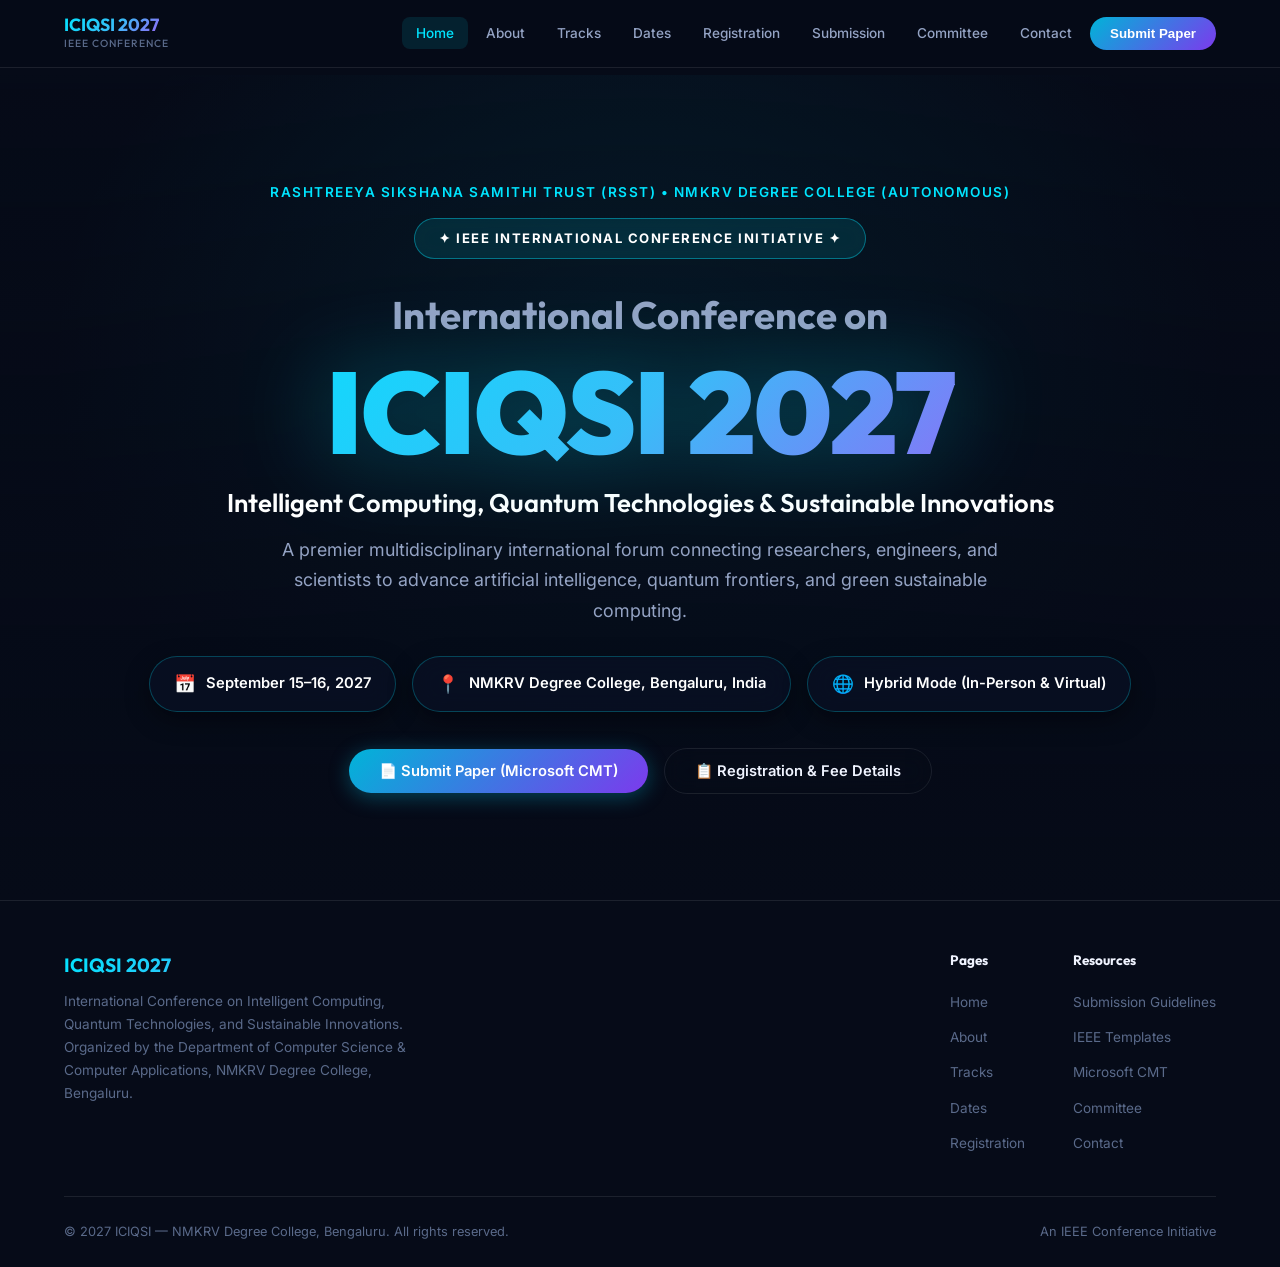
==== commit 8f40b0ae: "Update institution name to NMKRV Degree College across Home banner, About, Committee, and Footer" ====
--- a/index.html
+++ b/index.html
@@ -753,7 +753,7 @@
       <!-- 1. FULL-SCREEN STATIC GRADIENT IMAGE HERO BANNER -->
       <div class="hero-banner">
         <div class="hero-inner">
-          <div class="hero-org-title">Rashtreeya Sikshana Samithi Trust (RSST) • NMKRV College for Women (Autonomous)</div>
+          <div class="hero-org-title">Rashtreeya Sikshana Samithi Trust (RSST) • NMKRV Degree College (Autonomous)</div>
           <div class="hero-ieee-badge">
             ✦ IEEE International Conference Initiative ✦
           </div>
@@ -771,7 +771,7 @@
             </div>
             <div class="hero-info-pill">
               <span class="pill-icon">📍</span>
-              <span><strong>NMKRV College, Bengaluru, India</strong></span>
+              <span><strong>NMKRV Degree College, Bengaluru, India</strong></span>
             </div>
             <div class="hero-info-pill">
               <span class="pill-icon">🌐</span>
@@ -809,8 +809,8 @@
           </div>
           <div class="glass-card about-card">
             <div class="about-card-icon">🏛️</div>
-            <h3>About NMKRV College</h3>
-            <p>NMKRV College, Bengaluru, is one of Karnataka's premier institutions of higher education, established in 1973 under the aegis of the Rashtreeya Sikshana Samithi Trust (RSST). Affiliated with Bengaluru University and accredited by NAAC, the college is committed to academic excellence, innovation, and holistic development. The Department of Computer Science and Computer Applications is at the forefront of research and technology education.</p>
+            <h3>About NMKRV Degree College</h3>
+            <p>NMKRV Degree College, Bengaluru, is one of Karnataka's premier institutions of higher education, established in 1973 under the aegis of the Rashtreeya Sikshana Samithi Trust (RSST). Affiliated with Bengaluru University and accredited by NAAC, the college is committed to academic excellence, innovation, and holistic development. The Department of Computer Science and Computer Applications is at the forefront of research and technology education.</p>
           </div>
         </div>
 
@@ -829,7 +829,7 @@
           </div>
           <div class="glass-card stat-item">
             <div class="stat-number" data-target="50" data-suffix="" data-prefix="Est. ">Est. 50</div>
-            <div class="stat-label">Years of NMKRV</div>
+            <div class="stat-label">Years of NMKRV Degree College</div>
           </div>
         </div>
 
@@ -1047,7 +1047,7 @@
         <div class="glass-card bank-details">
           <h3>🏦 Bank Details for Registration</h3>
           <div class="bank-row"><span class="label">Bank Name</span><span class="value">Bank of Maharashtra</span></div>
-          <div class="bank-row"><span class="label">Account Name</span><span class="value">Principal NMKRV College</span></div>
+          <div class="bank-row"><span class="label">Account Name</span><span class="value">Principal NMKRV Degree College</span></div>
           <div class="bank-row"><span class="label">Account No.</span><span class="value">60036838035</span></div>
           <div class="bank-row"><span class="label">IFSC Code</span><span class="value">MAHB0001374</span></div>
           <div class="bank-row"><span class="label">Branch</span><span class="value">3rd Block Jayanagar, Bangalore – 560021</span></div>
@@ -1156,11 +1156,11 @@
         <!-- Patrons -->
         <div class="committee-panel" id="tab-patron">
           <div class="committee-grid">
-            <div class="glass-card committee-member"><div class="member-avatar">RS</div><div class="member-info"><h4>Dr. R Suchithra</h4><div class="member-role">Principal</div><div class="member-affiliation">NMKRV College</div></div></div>
-            <div class="glass-card committee-member"><div class="member-avatar">MC</div><div class="member-info"><h4>Ms. Maya Chandra</h4><div class="member-role">Governing Body Chairperson</div><div class="member-affiliation">NMKRV College</div></div></div>
-            <div class="glass-card committee-member"><div class="member-avatar">SP</div><div class="member-info"><h4>Ms. Suman Prasad</h4><div class="member-role">Associate Professor, Dept. of Biotechnology</div><div class="member-affiliation">NMKRV College</div></div></div>
-            <div class="glass-card committee-member"><div class="member-avatar">ST</div><div class="member-info"><h4>Dr. Sharada T</h4><div class="member-role">IQAC Coordinator</div><div class="member-affiliation">NMKRV College</div></div></div>
-            <div class="glass-card committee-member"><div class="member-avatar">SP</div><div class="member-info"><h4>Ms. Shilpa P</h4><div class="member-role">Controller of Examination</div><div class="member-affiliation">NMKRV College</div></div></div>
+            <div class="glass-card committee-member"><div class="member-avatar">RS</div><div class="member-info"><h4>Dr. R Suchithra</h4><div class="member-role">Principal</div><div class="member-affiliation">NMKRV Degree College</div></div></div>
+            <div class="glass-card committee-member"><div class="member-avatar">MC</div><div class="member-info"><h4>Ms. Maya Chandra</h4><div class="member-role">Governing Body Chairperson</div><div class="member-affiliation">NMKRV Degree College</div></div></div>
+            <div class="glass-card committee-member"><div class="member-avatar">SP</div><div class="member-info"><h4>Ms. Suman Prasad</h4><div class="member-role">Associate Professor, Dept. of Biotechnology</div><div class="member-affiliation">NMKRV Degree College</div></div></div>
+            <div class="glass-card committee-member"><div class="member-avatar">ST</div><div class="member-info"><h4>Dr. Sharada T</h4><div class="member-role">IQAC Coordinator</div><div class="member-affiliation">NMKRV Degree College</div></div></div>
+            <div class="glass-card committee-member"><div class="member-avatar">SP</div><div class="member-info"><h4>Ms. Shilpa P</h4><div class="member-role">Controller of Examination</div><div class="member-affiliation">NMKRV Degree College</div></div></div>
           </div>
         </div>
 
@@ -1181,22 +1181,22 @@
         <!-- Chairperson -->
         <div class="committee-panel" id="tab-chair">
           <div class="committee-grid">
-            <div class="glass-card committee-member"><div class="member-avatar" style="background:linear-gradient(135deg,#00b4d8,#7c3aed);width:56px;height:56px;font-size:1.3rem;color:#fff">DR</div><div class="member-info"><h4>Prof. Deepalakshmi R</h4><div class="member-role">Chairperson</div><div class="member-affiliation">Head, Department of Computer Applications, NMKRV College</div></div></div>
+            <div class="glass-card committee-member"><div class="member-avatar" style="background:linear-gradient(135deg,#00b4d8,#7c3aed);width:56px;height:56px;font-size:1.3rem;color:#fff">DR</div><div class="member-info"><h4>Prof. Deepalakshmi R</h4><div class="member-role">Chairperson</div><div class="member-affiliation">Head, Department of Computer Applications, NMKRV Degree College</div></div></div>
           </div>
         </div>
 
         <!-- Organizing Committee -->
         <div class="committee-panel" id="tab-organizing">
           <div class="committee-grid">
-            <div class="glass-card committee-member"><div class="member-avatar">SU</div><div class="member-info"><h4>Prof. Sudha</h4><div class="member-role">Organizing Committee</div><div class="member-affiliation">Dept. of Computer Science, NMKRV College</div></div></div>
-            <div class="glass-card committee-member"><div class="member-avatar">BA</div><div class="member-info"><h4>Prof. Bindhya Aradhya</h4><div class="member-role">Organizing Committee</div><div class="member-affiliation">Dept. of Computer Science, NMKRV College</div></div></div>
-            <div class="glass-card committee-member"><div class="member-avatar">VG</div><div class="member-info"><h4>Prof. Vandhana G.P</h4><div class="member-role">Organizing Committee</div><div class="member-affiliation">Dept. of Computer Science, NMKRV College</div></div></div>
-            <div class="glass-card committee-member"><div class="member-avatar">MA</div><div class="member-info"><h4>Prof. M. Aishwarya</h4><div class="member-role">Organizing Committee</div><div class="member-affiliation">Dept. of Computer Science, NMKRV College</div></div></div>
-            <div class="glass-card committee-member"><div class="member-avatar">RO</div><div class="member-info"><h4>Prof. Rochana</h4><div class="member-role">Organizing Committee</div><div class="member-affiliation">Dept. of Computer Science, NMKRV College</div></div></div>
-            <div class="glass-card committee-member"><div class="member-avatar">AR</div><div class="member-info"><h4>Prof. Abitha Rangarajan</h4><div class="member-role">Organizing Committee</div><div class="member-affiliation">Dept. of Computer Science, NMKRV College</div></div></div>
-            <div class="glass-card committee-member"><div class="member-avatar">BH</div><div class="member-info"><h4>Prof. Bhoomika</h4><div class="member-role">Organizing Committee</div><div class="member-affiliation">Dept. of Computer Science, NMKRV College</div></div></div>
-            <div class="glass-card committee-member"><div class="member-avatar">DD</div><div class="member-info"><h4>Dr. P. Durgha Devi</h4><div class="member-role">Organizing Committee</div><div class="member-affiliation">Dept. of Computer Science, NMKRV College</div></div></div>
-            <div class="glass-card committee-member"><div class="member-avatar">AJ</div><div class="member-info"><h4>Prof. Ajay</h4><div class="member-role">Organizing Committee</div><div class="member-affiliation">Dept. of Computer Science, NMKRV College</div></div></div>
+            <div class="glass-card committee-member"><div class="member-avatar">SU</div><div class="member-info"><h4>Prof. Sudha</h4><div class="member-role">Organizing Committee</div><div class="member-affiliation">Dept. of Computer Science, NMKRV Degree College</div></div></div>
+            <div class="glass-card committee-member"><div class="member-avatar">BA</div><div class="member-info"><h4>Prof. Bindhya Aradhya</h4><div class="member-role">Organizing Committee</div><div class="member-affiliation">Dept. of Computer Science, NMKRV Degree College</div></div></div>
+            <div class="glass-card committee-member"><div class="member-avatar">VG</div><div class="member-info"><h4>Prof. Vandhana G.P</h4><div class="member-role">Organizing Committee</div><div class="member-affiliation">Dept. of Computer Science, NMKRV Degree College</div></div></div>
+            <div class="glass-card committee-member"><div class="member-avatar">MA</div><div class="member-info"><h4>Prof. M. Aishwarya</h4><div class="member-role">Organizing Committee</div><div class="member-affiliation">Dept. of Computer Science, NMKRV Degree College</div></div></div>
+            <div class="glass-card committee-member"><div class="member-avatar">RO</div><div class="member-info"><h4>Prof. Rochana</h4><div class="member-role">Organizing Committee</div><div class="member-affiliation">Dept. of Computer Science, NMKRV Degree College</div></div></div>
+            <div class="glass-card committee-member"><div class="member-avatar">AR</div><div class="member-info"><h4>Prof. Abitha Rangarajan</h4><div class="member-role">Organizing Committee</div><div class="member-affiliation">Dept. of Computer Science, NMKRV Degree College</div></div></div>
+            <div class="glass-card committee-member"><div class="member-avatar">BH</div><div class="member-info"><h4>Prof. Bhoomika</h4><div class="member-role">Organizing Committee</div><div class="member-affiliation">Dept. of Computer Science, NMKRV Degree College</div></div></div>
+            <div class="glass-card committee-member"><div class="member-avatar">DD</div><div class="member-info"><h4>Dr. P. Durgha Devi</h4><div class="member-role">Organizing Committee</div><div class="member-affiliation">Dept. of Computer Science, NMKRV Degree College</div></div></div>
+            <div class="glass-card committee-member"><div class="member-avatar">AJ</div><div class="member-info"><h4>Prof. Ajay</h4><div class="member-role">Organizing Committee</div><div class="member-affiliation">Dept. of Computer Science, NMKRV Degree College</div></div></div>
           </div>
         </div>
 
@@ -1248,7 +1248,7 @@
           </div>
 
           <div class="contact-map">
-            <iframe src="https://www.google.com/maps/embed?pb=!1m18!1m12!1m3!1d3888.5!2d77.58!3d12.94!2m3!1f0!2f0!3f0!3m2!1i1024!2i768!4f13.1!3m3!1m2!1s0x3bae158b11e35d2f%3A0x4da7ef89b5022e9e!2sNMKRV%20College%20for%20Women!5e0!3m2!1sen!2sin!4v1700000000000!5m2!1sen!2sin" loading="lazy" referrerpolicy="no-referrer-when-downgrade" title="NMKRV College Location" allowfullscreen></iframe>
+            <iframe src="https://www.google.com/maps/embed?pb=!1m18!1m12!1m3!1d3888.5!2d77.58!3d12.94!2m3!1f0!2f0!3f0!3m2!1i1024!2i768!4f13.1!3m3!1m2!1s0x3bae158b11e35d2f%3A0x4da7ef89b5022e9e!2sNMKRV%20Degree%20College!5e0!3m2!1sen!2sin!4v1700000000000!5m2!1sen!2sin" loading="lazy" referrerpolicy="no-referrer-when-downgrade" title="NMKRV Degree College Location" allowfullscreen></iframe>
           </div>
         </div>
 
@@ -1270,7 +1270,7 @@
       <div class="footer-content">
         <div class="footer-brand">
           <h3>ICIQSI 2027</h3>
-          <p>International Conference on Intelligent Computing, Quantum Technologies, and Sustainable Innovations. Organized by the Department of Computer Science &amp; Computer Applications, NMKRV College, Bengaluru.</p>
+          <p>International Conference on Intelligent Computing, Quantum Technologies, and Sustainable Innovations. Organized by the Department of Computer Science &amp; Computer Applications, NMKRV Degree College, Bengaluru.</p>
         </div>
         <div class="footer-links">
           <div class="footer-links-col">
@@ -1296,7 +1296,7 @@
         </div>
       </div>
       <div class="footer-bottom">
-        <p>&copy; 2027 ICIQSI — NMKRV College, Bengaluru. All rights reserved.</p>
+        <p>&copy; 2027 ICIQSI — NMKRV Degree College, Bengaluru. All rights reserved.</p>
         <p>An IEEE Conference Initiative</p>
       </div>
     </div>
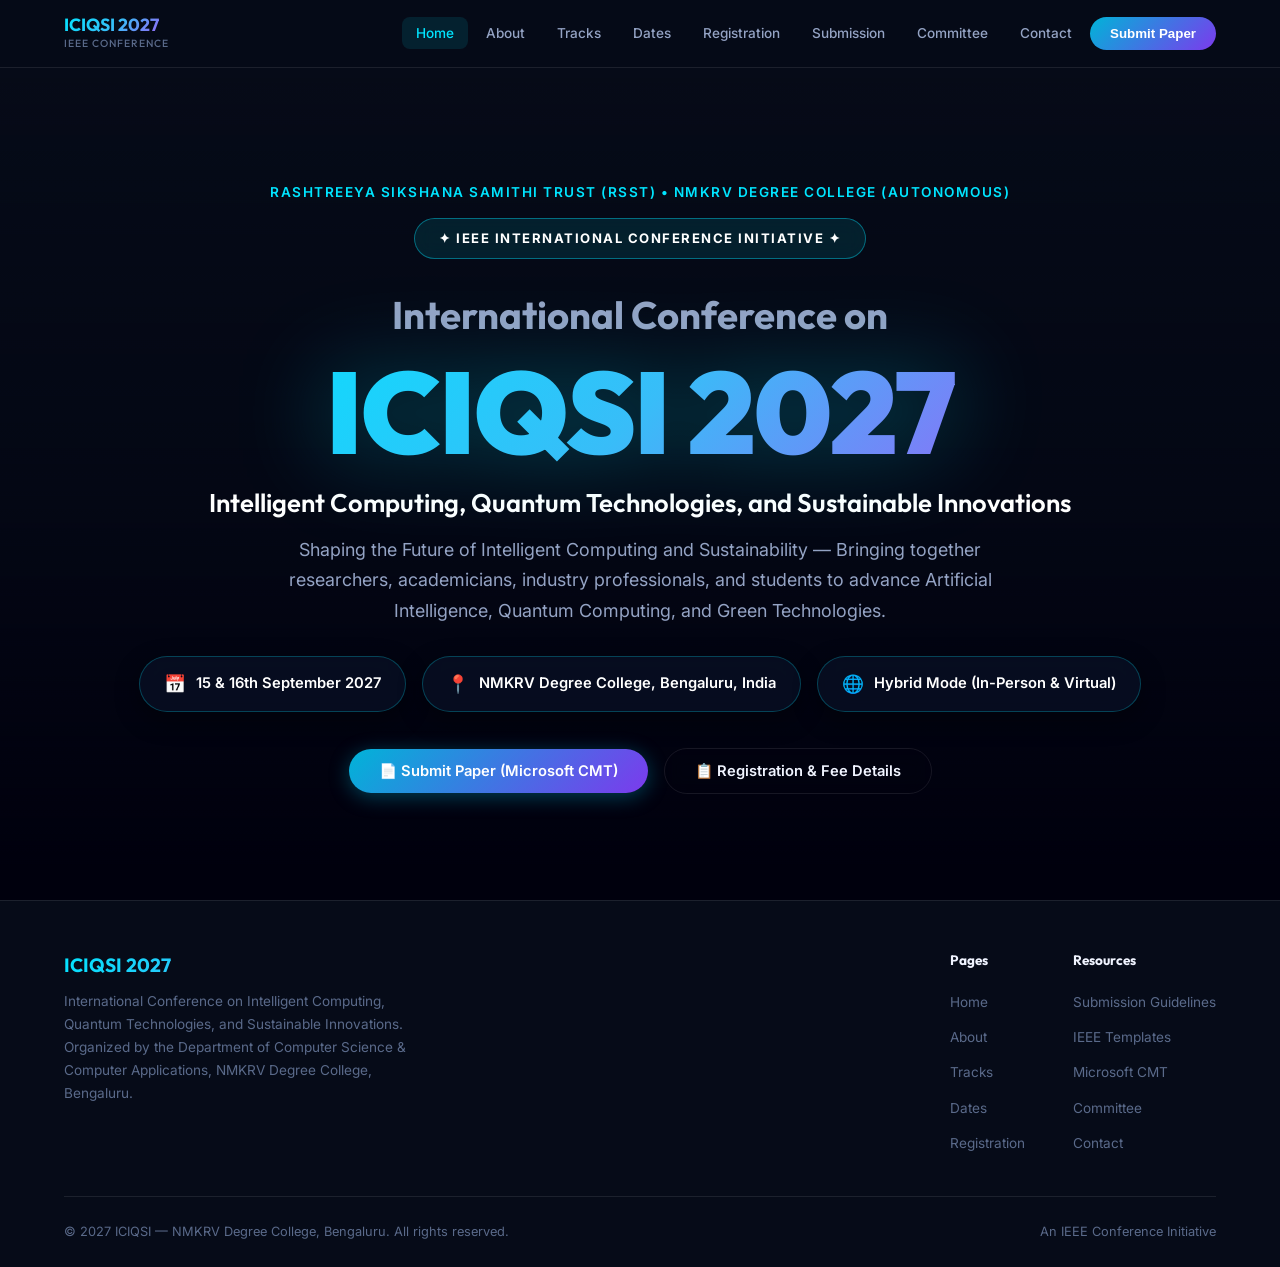
==== commit 078cf1e9: "Align all website content strictly with shared conference document, brighten Earth background lights" ====
--- a/index.html
+++ b/index.html
@@ -157,41 +157,7 @@
   padding: 0 0 70px;
 }
 
-/* ── PAGE FOOTER PAGINATION (Go through every page) ── */
-.page-nav-bar {
-  display: flex;
-  justify-content: space-between;
-  align-items: center;
-  margin-top: 60px;
-  padding-top: 30px;
-  border-top: 1px solid var(--border-glass);
-}
-.page-nav-btn {
-  display: inline-flex;
-  align-items: center;
-  gap: 8px;
-  background: var(--bg-card);
-  border: 1px solid var(--border-glass);
-  color: var(--text-secondary);
-  padding: 10px 20px;
-  border-radius: var(--radius-sm);
-  cursor: pointer;
-  font-family: var(--font-body);
-  font-size: 0.88rem;
-  font-weight: 600;
-  transition: all var(--transition-fast);
-}
-.page-nav-btn:hover {
-  background: var(--bg-glass-hover);
-  border-color: var(--accent-primary);
-  color: var(--accent-primary);
-  transform: translateY(-2px);
-}
-.page-indicator-text {
-  font-size: 0.82rem;
-  color: var(--text-muted);
-  font-weight: 500;
-}
+
 
 /* ============================================================
    PAGE 1: HOME (EXCLUSIVE FULL-SCREEN HERO BANNER)
@@ -206,13 +172,21 @@
   overflow: hidden;
   padding: 60px 24px;
   text-align: center;
+  background-color: #060b18;
+}
+
+.hero-banner::before {
+  content: '';
+  position: absolute;
+  inset: 0;
+  z-index: 1;
   background-image: 
-    linear-gradient(180deg, rgba(6, 11, 24, 0.45) 0%, rgba(6, 11, 24, 0.78) 55%, #060b18 100%),
-    radial-gradient(ellipse at 50% 35%, rgba(0, 229, 255, 0.15) 0%, transparent 65%),
+    linear-gradient(180deg, rgba(6, 11, 24, 0.04) 0%, rgba(6, 11, 24, 0.35) 50%, #060b18 96%),
     url('https://images.unsplash.com/photo-1451187580459-43490279c0fa?auto=format&fit=crop&w=2000&q=80');
   background-size: cover;
   background-position: center 30%;
   background-repeat: no-repeat;
+  filter: brightness(1.28) contrast(1.18);
 }
 
 .hero-inner {
@@ -760,14 +734,14 @@
           
           <h1 class="hero-main-title">International Conference on</h1>
           <div class="hero-main-acronym">ICIQSI 2027</div>
-          <h2 class="hero-main-theme">Intelligent Computing, Quantum Technologies &amp; Sustainable Innovations</h2>
-          <p class="hero-main-desc">A premier multidisciplinary international forum connecting researchers, engineers, and scientists to advance artificial intelligence, quantum frontiers, and green sustainable computing.</p>
+          <h2 class="hero-main-theme">Intelligent Computing, Quantum Technologies, and Sustainable Innovations</h2>
+          <p class="hero-main-desc">Shaping the Future of Intelligent Computing and Sustainability — Bringing together researchers, academicians, industry professionals, and students to advance Artificial Intelligence, Quantum Computing, and Green Technologies.</p>
 
           <!-- Info Badges Strip -->
           <div class="hero-info-strip">
             <div class="hero-info-pill">
               <span class="pill-icon">📅</span>
-              <span><strong>September 15–16, 2027</strong></span>
+              <span><strong>15 &amp; 16th September 2027</strong></span>
             </div>
             <div class="hero-info-pill">
               <span class="pill-icon">📍</span>
@@ -797,7 +771,7 @@
         <div class="page-header-glow g2"></div>
         <div class="container">
           <h1>About the <span>Conference</span></h1>
-          <p>Bridging Research &amp; Real-World Innovation through a multidisciplinary international platform.</p>
+          <p>Shaping the Future of Intelligent Computing and Sustainability</p>
         </div>
       </header>
       <div class="page-body container">
@@ -805,12 +779,12 @@
           <div class="glass-card about-card">
             <div class="about-card-icon">🔬</div>
             <h3>Conference Theme</h3>
-            <p>Intelligent Computing, Quantum Technologies, and Sustainable Innovations highlights the role of emerging technologies in creating a smarter, more sustainable future. It brings together diverse disciplines — Artificial Intelligence, Machine Learning, Quantum Computing, and intelligent systems — to bridge the gap between research and real-world applications. The theme also emphasizes sustainable technologies, including green computing, energy-efficient data centers, renewable energy, and environmentally responsible digital transformation.</p>
+            <p>Intelligent Computing, Quantum Technologies, and Sustainable Innovations is a multidisciplinary theme that highlights the role of emerging technologies in creating a smarter, more sustainable future. It brings together researchers, academicians, industry professionals, and students to share innovative ideas and practical solutions in areas such as Artificial Intelligence, Machine Learning, Quantum Computing, and intelligent systems. The theme also emphasizes sustainable technologies, including green computing, energy-efficient data centers, renewable energy, and environmentally responsible digital transformation. By encouraging collaboration across diverse disciplines, it aims to bridge the gap between research and real-world applications. Ultimately, this theme seeks to inspire innovations that improve quality of life, support sustainable development, and address the technological challenges of tomorrow.</p>
           </div>
           <div class="glass-card about-card">
             <div class="about-card-icon">🏛️</div>
-            <h3>About NMKRV Degree College</h3>
-            <p>NMKRV Degree College, Bengaluru, is one of Karnataka's premier institutions of higher education, established in 1973 under the aegis of the Rashtreeya Sikshana Samithi Trust (RSST). Affiliated with Bengaluru University and accredited by NAAC, the college is committed to academic excellence, innovation, and holistic development. The Department of Computer Science and Computer Applications is at the forefront of research and technology education.</p>
+            <h3>About NMKRV</h3>
+            <p>NMKRV Degree College, Bengaluru, is one of Karnataka's premier institutions of higher education, established in 1973 under the aegis of the Rashtreeya Sikshana Samithi Trust (RSST). Affiliated with Bengaluru University and accredited by NAAC, the college is committed to academic excellence, innovation, and holistic development.</p>
           </div>
         </div>
 
@@ -831,12 +805,6 @@
             <div class="stat-number" data-target="50" data-suffix="" data-prefix="Est. ">Est. 50</div>
             <div class="stat-label">Years of NMKRV Degree College</div>
           </div>
-        </div>
-
-        <div class="page-nav-bar">
-          <button class="page-nav-btn" onclick="navigateTo('home')">← Home</button>
-          <span class="page-indicator-text">Page 2 of 8</span>
-          <button class="page-nav-btn" onclick="navigateTo('tracks')">Tracks →</button>
         </div>
       </div>
     </section>
@@ -849,8 +817,8 @@
         <div class="page-header-glow g1"></div>
         <div class="page-header-glow g2"></div>
         <div class="container">
-          <h1>Research <span>Tracks</span></h1>
-          <p>Three focused tracks covering the most impactful areas of computing research and innovation.</p>
+          <h1>Conference <span>Themes &amp; Tracks</span></h1>
+          <p>Conference tracks, but not limited to:</p>
         </div>
       </header>
       <div class="page-body container">
@@ -860,15 +828,15 @@
             <div class="track-card-header">
               <div class="track-number">01</div>
               <div class="track-icon">🧠</div>
-              <h3>AI, Computer Vision, NLP &amp; Sustainable Computing Systems</h3>
-              <p>Explores the latest advancements in AI, Computer Vision, NLP, and sustainable computing — developing smart, efficient, and environmentally responsible solutions for real-world challenges.</p>
+              <h3>AI, Computer Vision, NLP, and Sustainable Computing Systems</h3>
+              <p>This track explores the latest advancements in Artificial Intelligence, Computer Vision, Natural Language Processing, and sustainable computing. It encourages innovative research that develops smart, efficient, and environmentally responsible solutions for real-world challenges.</p>
             </div>
             <div class="track-topics">
               <div class="track-topics-divider"></div>
               <ul>
                 <li>Computer Vision</li>
                 <li>Image Processing</li>
-                <li>NLP &amp; Large Language Models</li>
+                <li>NLP and Large Language Models</li>
                 <li>Generative AI</li>
                 <li>Explainable AI</li>
                 <li>Green AI</li>
@@ -878,7 +846,7 @@
                 <li>Green Data Centers</li>
                 <li>AI for Smart Energy Management</li>
                 <li>Carbon-Aware Computing</li>
-                <li>Sustainable Cloud &amp; Edge Computing</li>
+                <li>Sustainable Cloud and Edge Computing</li>
               </ul>
             </div>
             <button class="track-expand-btn" aria-label="Expand track details">
@@ -892,8 +860,8 @@
             <div class="track-card-header">
               <div class="track-number">02</div>
               <div class="track-icon">⚛️</div>
-              <h3>Next-Generation Information &amp; Quantum Computing Technologies</h3>
-              <p>Explores the latest developments in information systems and quantum computing — advancing faster, smarter, and more secure technologies for the future of digital transformation.</p>
+              <h3>Next-Generation Information and Quantum Computing Technologies</h3>
+              <p>This track explores the latest developments in information systems and quantum computing. The track encourages innovative research that advances faster, smarter, and more secure technologies for the future of digital transformation.</p>
             </div>
             <div class="track-topics">
               <div class="track-topics-divider"></div>
@@ -916,22 +884,22 @@
             <div class="track-card-header">
               <div class="track-number">03</div>
               <div class="track-icon">🔐</div>
-              <h3>Cloud Computing, Cybersecurity &amp; Blockchain Technologies</h3>
-              <p>Focuses on the latest advances in cloud computing, cybersecurity, and blockchain — building secure, reliable, and scalable digital solutions for today's connected world.</p>
+              <h3>Cloud Computing, Cybersecurity, and Blockchain Technologies</h3>
+              <p>This track focuses on the latest advances in cloud computing, cybersecurity, and blockchain. It encourages research that builds secure, reliable, and scalable digital solutions for today's connected world.</p>
             </div>
             <div class="track-topics">
               <div class="track-topics-divider"></div>
               <ul>
                 <li>Internet of Things (IoT)</li>
                 <li>Industrial IoT</li>
-                <li>Edge &amp; Fog Computing</li>
+                <li>Edge and Fog Computing</li>
                 <li>Digital Twins</li>
                 <li>Smart Manufacturing</li>
                 <li>Autonomous Systems</li>
                 <li>AI Security</li>
                 <li>Cybersecurity</li>
                 <li>Blockchain Technologies</li>
-                <li>Privacy-Preserving ML</li>
+                <li>Privacy-Preserving Machine Learning</li>
                 <li>Quantum-Safe Cryptography</li>
               </ul>
             </div>
@@ -940,12 +908,6 @@
               <span class="arrow">▼</span>
             </button>
           </div>
-        </div>
-
-        <div class="page-nav-bar">
-          <button class="page-nav-btn" onclick="navigateTo('about')">← About</button>
-          <span class="page-indicator-text">Page 3 of 8</span>
-          <button class="page-nav-btn" onclick="navigateTo('dates')">Dates →</button>
         </div>
       </div>
     </section>
@@ -984,12 +946,6 @@
             <div class="timeline-title">Camera-Ready Paper &amp; Registration</div>
             <div class="timeline-desc">Submit the final camera-ready version and complete your registration.</div>
           </div>
-        </div>
-
-        <div class="page-nav-bar">
-          <button class="page-nav-btn" onclick="navigateTo('tracks')">← Tracks</button>
-          <span class="page-indicator-text">Page 4 of 8</span>
-          <button class="page-nav-btn" onclick="navigateTo('registration')">Registration →</button>
         </div>
       </div>
     </section>
@@ -1052,12 +1008,6 @@
           <div class="bank-row"><span class="label">IFSC Code</span><span class="value">MAHB0001374</span></div>
           <div class="bank-row"><span class="label">Branch</span><span class="value">3rd Block Jayanagar, Bangalore – 560021</span></div>
         </div>
-
-        <div class="page-nav-bar">
-          <button class="page-nav-btn" onclick="navigateTo('dates')">← Dates</button>
-          <span class="page-indicator-text">Page 5 of 8</span>
-          <button class="page-nav-btn" onclick="navigateTo('submission')">Submission →</button>
-        </div>
       </div>
     </section>
 
@@ -1110,12 +1060,6 @@
           <p>Accepted papers will be submitted for inclusion into IEEE Xplore, subject to meeting IEEE Xplore's scope and quality requirements. IEEE Xplore is one of the world's most widely used research databases, providing access to millions of technical documents.</p>
           <div class="ieee-xplore-badge">⚡ IEEE Xplore Digital Library</div>
         </div>
-
-        <div class="page-nav-bar">
-          <button class="page-nav-btn" onclick="navigateTo('registration')">← Registration</button>
-          <span class="page-indicator-text">Page 6 of 8</span>
-          <button class="page-nav-btn" onclick="navigateTo('committee')">Committee →</button>
-        </div>
       </div>
     </section>
 
@@ -1198,12 +1142,6 @@
             <div class="glass-card committee-member"><div class="member-avatar">DD</div><div class="member-info"><h4>Dr. P. Durgha Devi</h4><div class="member-role">Organizing Committee</div><div class="member-affiliation">Dept. of Computer Science, NMKRV Degree College</div></div></div>
             <div class="glass-card committee-member"><div class="member-avatar">AJ</div><div class="member-info"><h4>Prof. Ajay</h4><div class="member-role">Organizing Committee</div><div class="member-affiliation">Dept. of Computer Science, NMKRV Degree College</div></div></div>
           </div>
-        </div>
-
-        <div class="page-nav-bar">
-          <button class="page-nav-btn" onclick="navigateTo('submission')">← Submission</button>
-          <span class="page-indicator-text">Page 7 of 8</span>
-          <button class="page-nav-btn" onclick="navigateTo('contact')">Contact →</button>
         </div>
       </div>
     </section>
@@ -1251,12 +1189,6 @@
             <iframe src="https://www.google.com/maps/embed?pb=!1m18!1m12!1m3!1d3888.5!2d77.58!3d12.94!2m3!1f0!2f0!3f0!3m2!1i1024!2i768!4f13.1!3m3!1m2!1s0x3bae158b11e35d2f%3A0x4da7ef89b5022e9e!2sNMKRV%20Degree%20College!5e0!3m2!1sen!2sin!4v1700000000000!5m2!1sen!2sin" loading="lazy" referrerpolicy="no-referrer-when-downgrade" title="NMKRV Degree College Location" allowfullscreen></iframe>
           </div>
         </div>
-
-        <div class="page-nav-bar">
-          <button class="page-nav-btn" onclick="navigateTo('committee')">← Committee</button>
-          <span class="page-indicator-text">Page 8 of 8</span>
-          <button class="page-nav-btn" onclick="navigateTo('home')">Back to Home ⟲</button>
-        </div>
       </div>
     </section>
 
